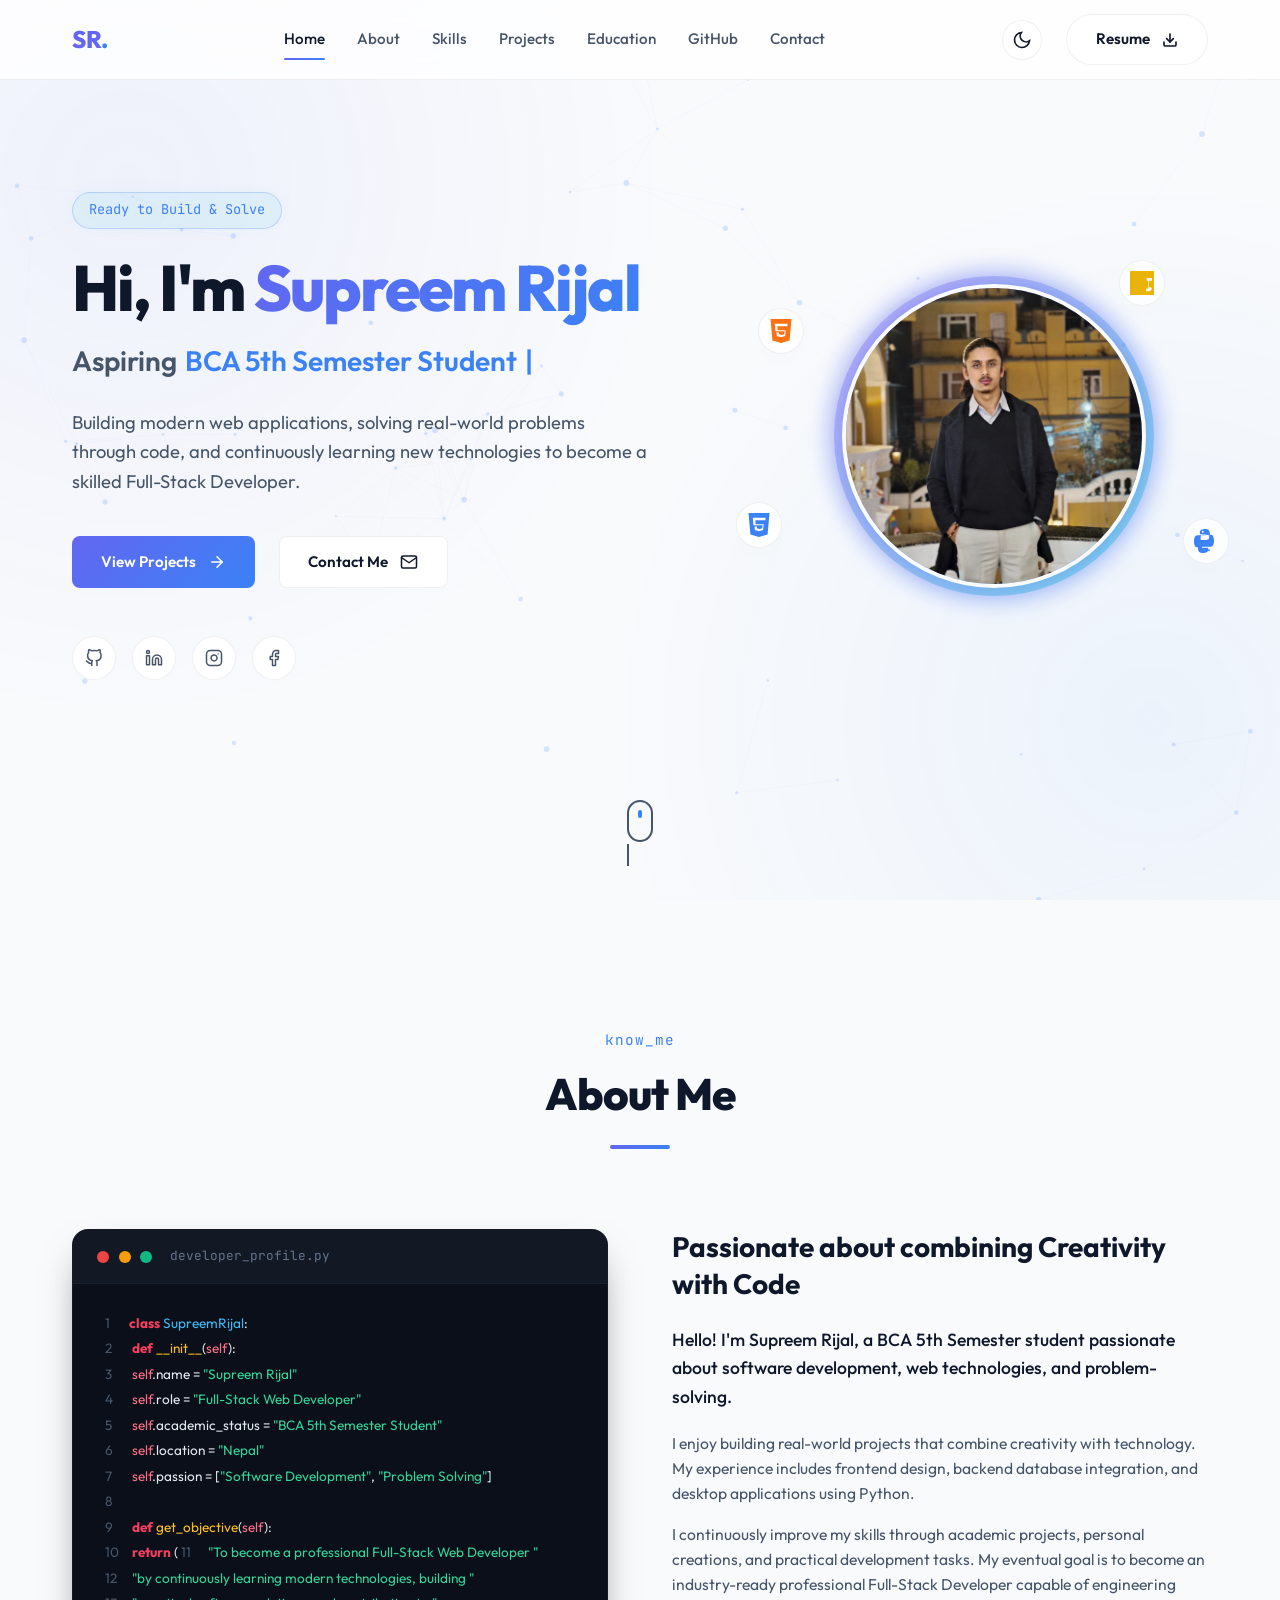
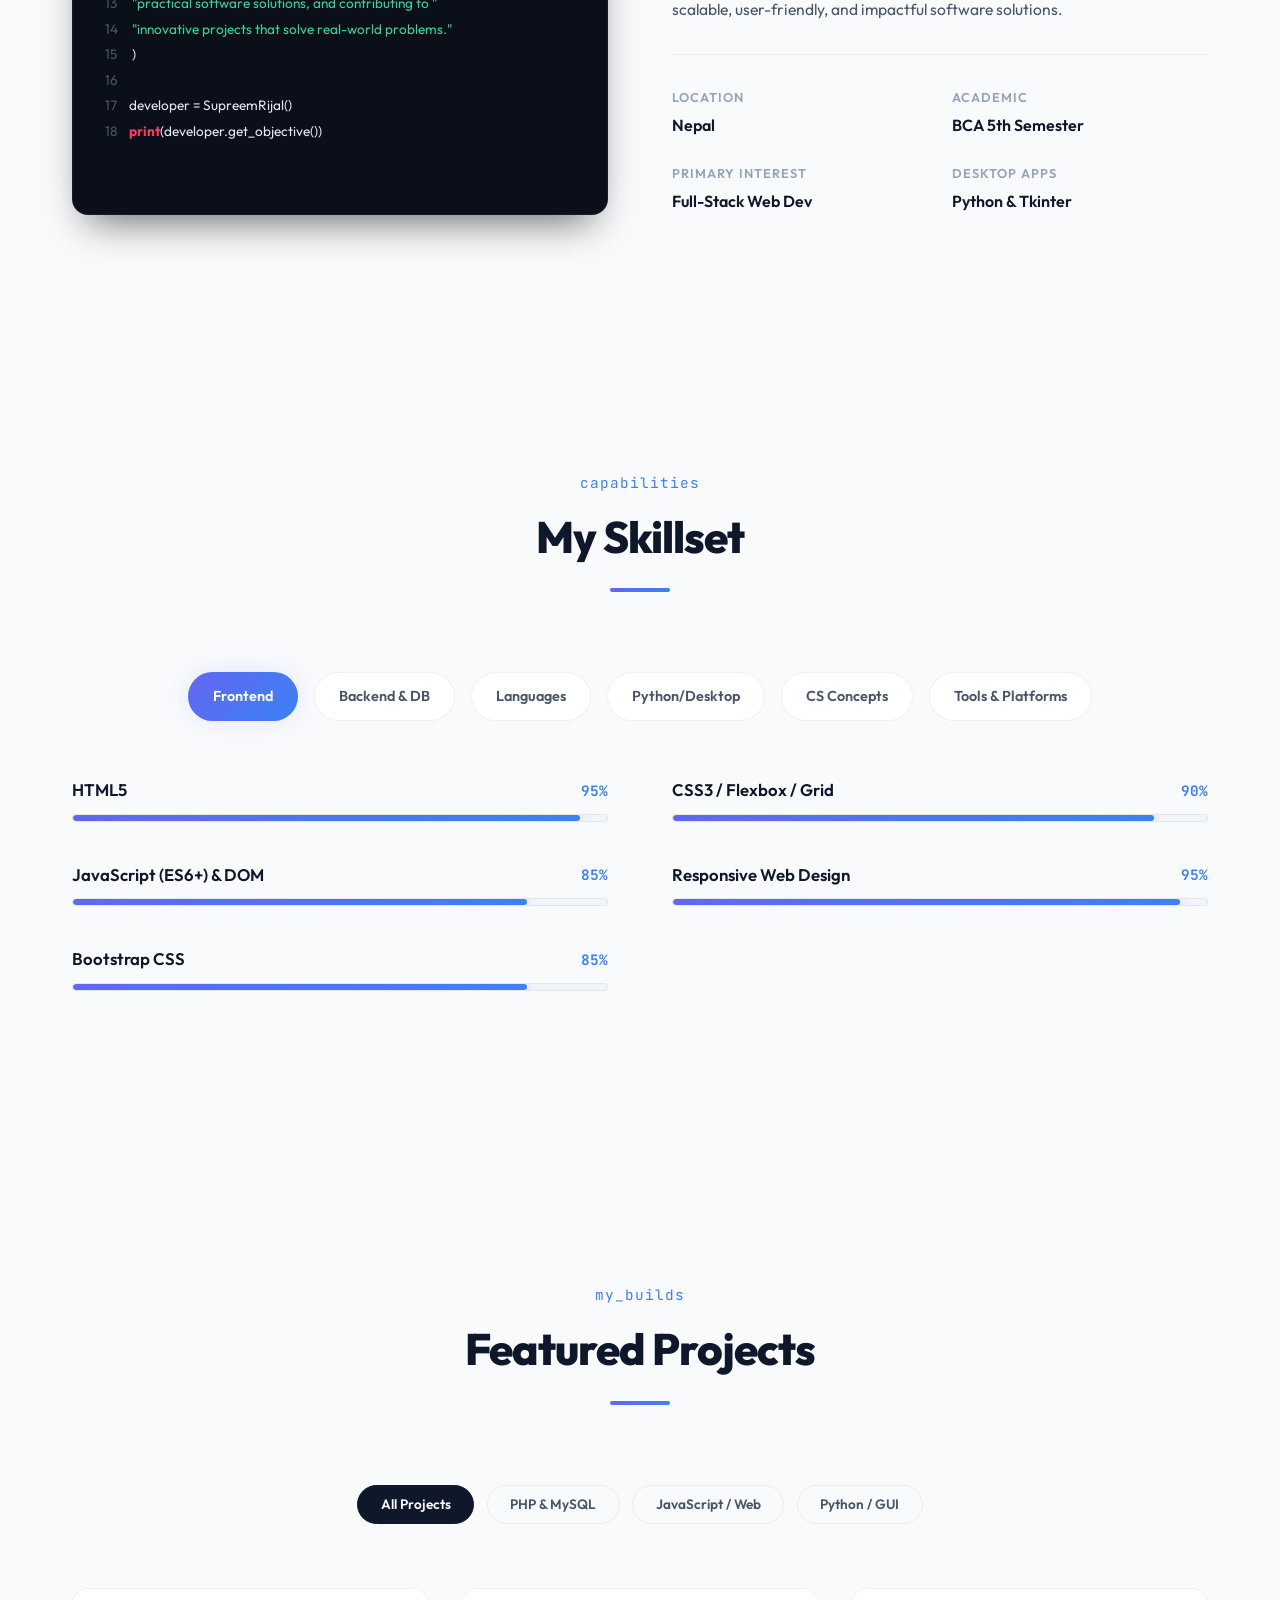
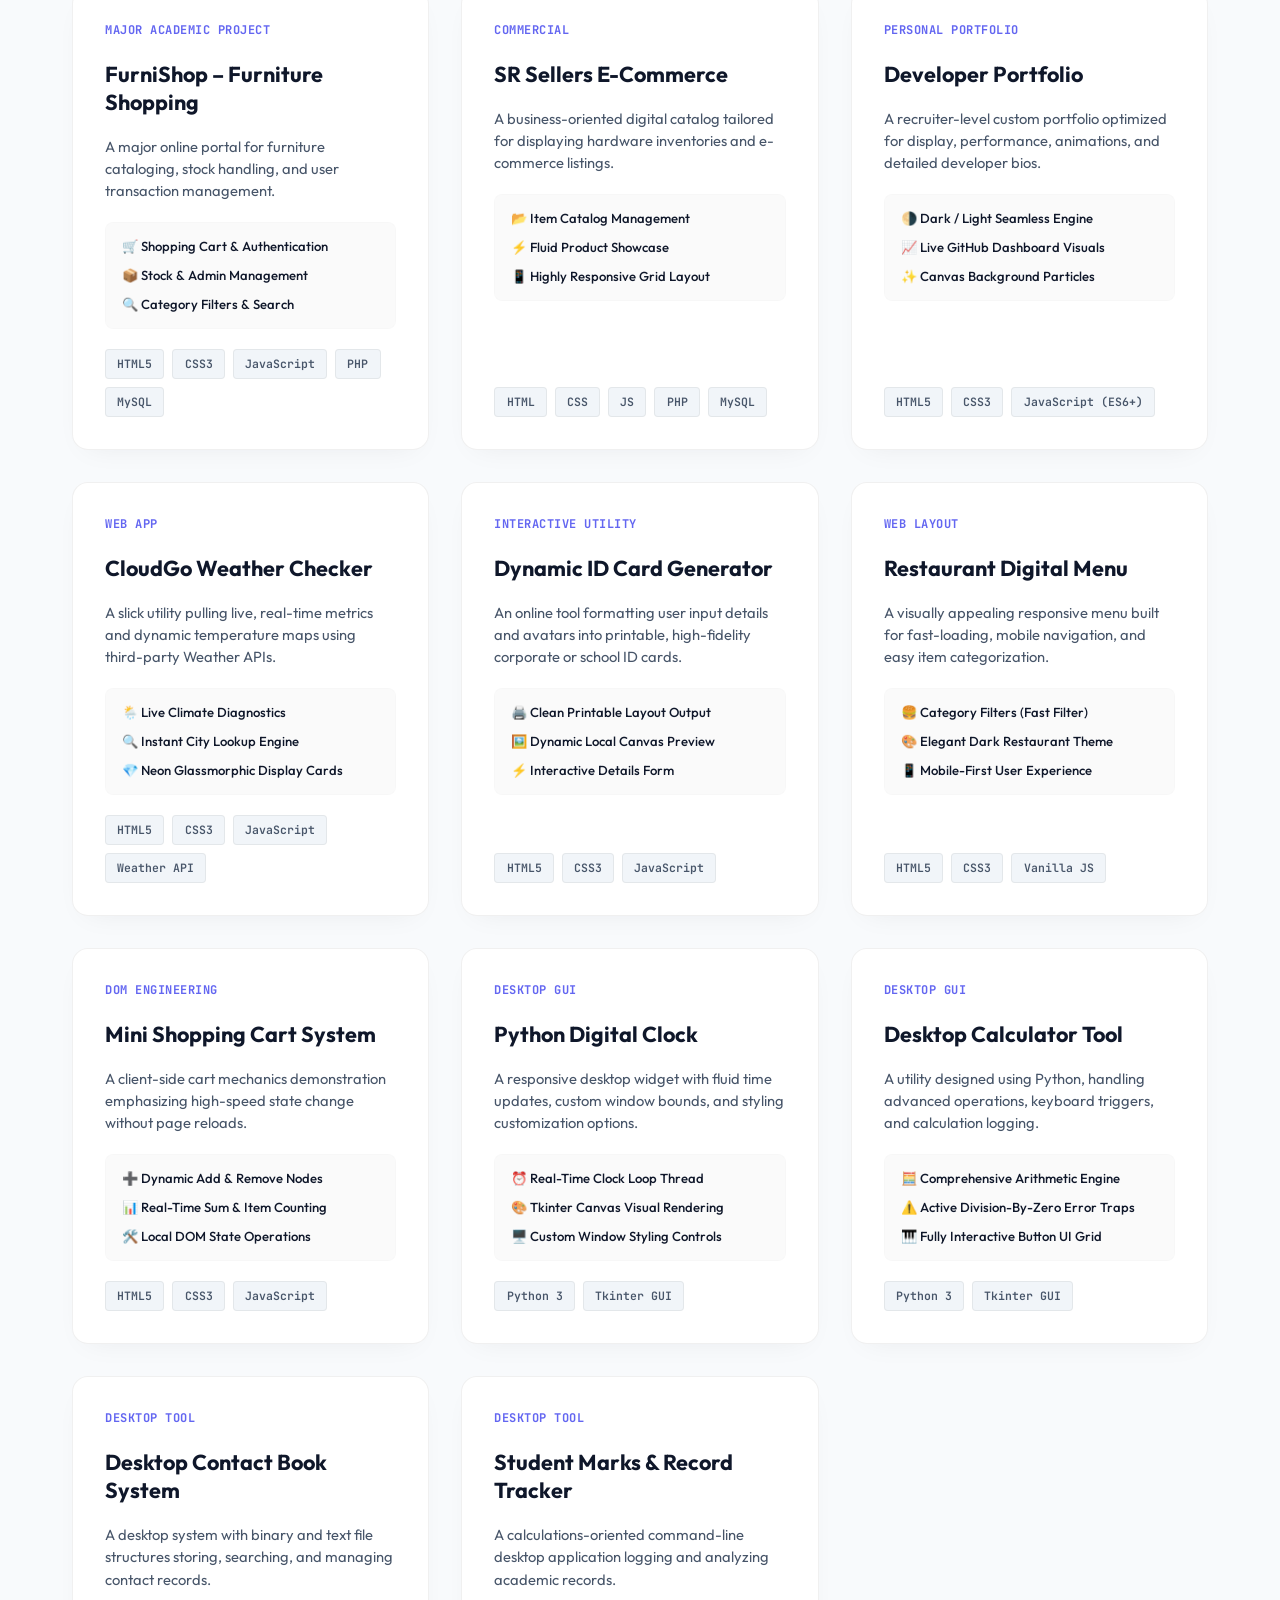
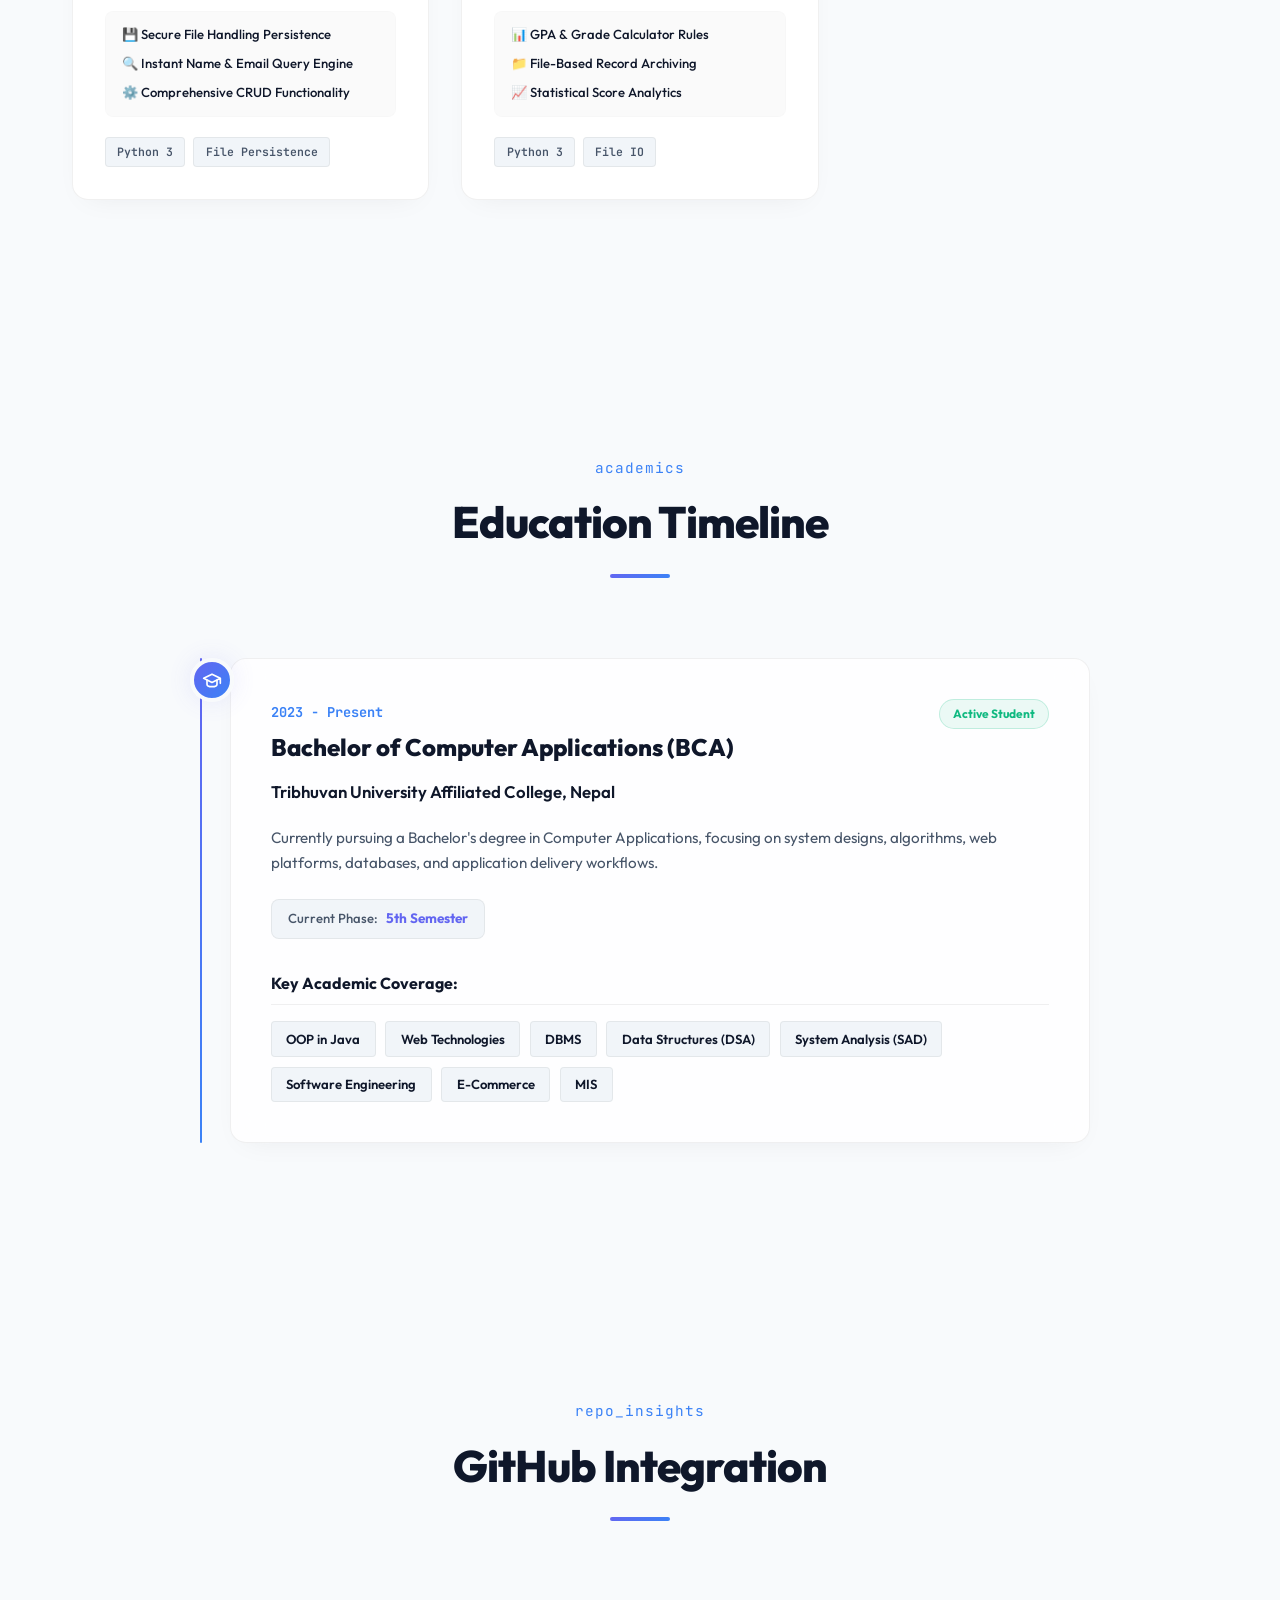
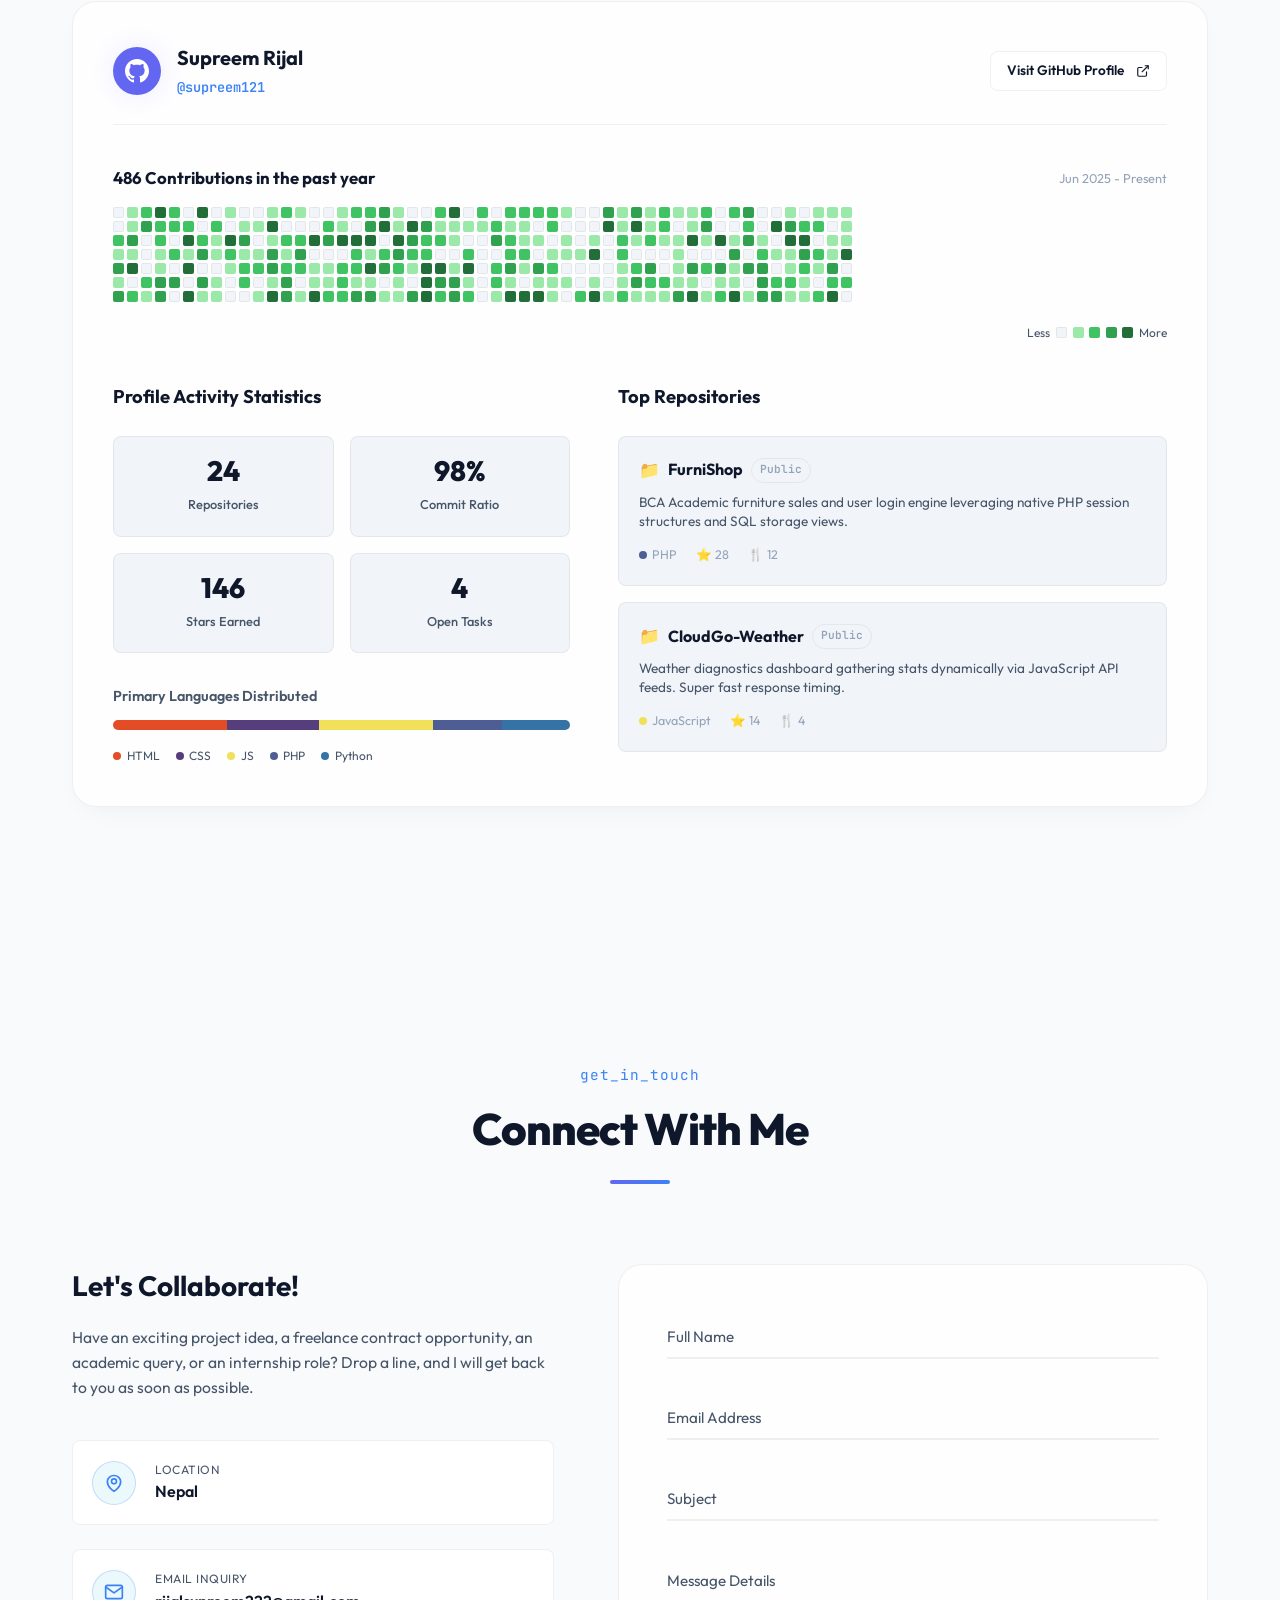
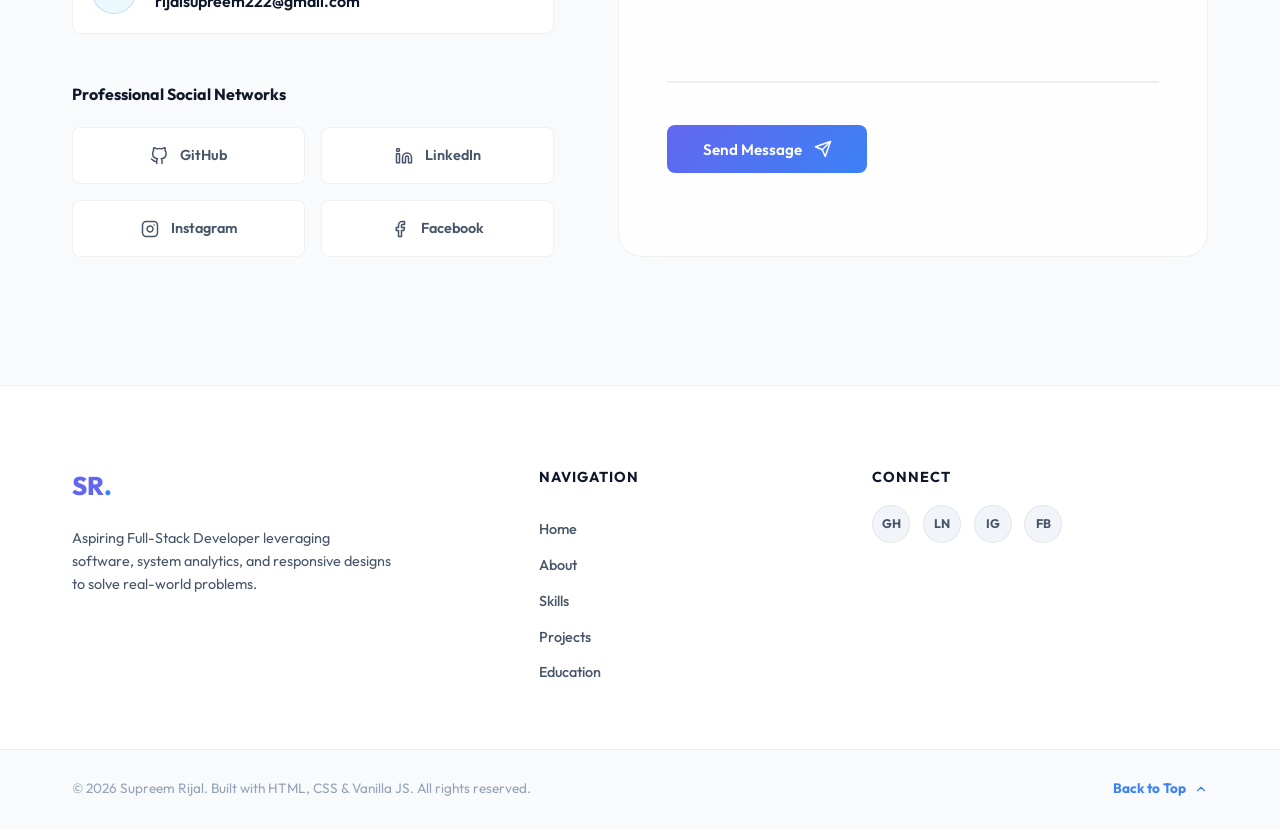
==== index.html @ 7717ba38 "Add files via upload" ====
<!DOCTYPE html>
<html lang="en" data-theme="dark">
<head>
    <meta charset="UTF-8">
    <meta name="viewport" content="width=device-width, initial-scale=1.0">
    <title>Supreem Rijal | Full-Stack Web Developer & BCA Student</title>
    
    <!-- SEO Meta Tags -->
    <meta name="description" content="Portfolio of Supreem Rijal, a passionate BCA 5th Semester student and aspiring Full-Stack Web Developer from Nepal. Experienced in HTML, CSS, JavaScript, PHP, MySQL, and Python.">
    <meta name="keywords" content="Supreem Rijal, Portfolio, Web Developer, Full-Stack Developer, BCA Student, Nepal, Python Tkinter, PHP MySQL Developer">
    <meta name="author" content="Supreem Rijal">
    
    <!-- Open Graph / Facebook -->
    <meta property="og:type" content="website">
    <meta property="og:title" content="Supreem Rijal | Full-Stack Web Developer & BCA Student">
    <meta property="og:description" content="Portfolio of Supreem Rijal. Explore his web development projects, desktop tools, and academic achievements.">
    <meta property="og:image" content="profile.jpg"> <!-- Fallback placeholder -->

    <!-- Google Fonts -->
    <link rel="preconnect" href="https://fonts.googleapis.com">
    <link rel="preconnect" href="https://fonts.gstatic.com" crossorigin>
    <link href="https://fonts.googleapis.com/css2?family=JetBrains+Mono:wght@400;500;700&family=Outfit:wght@300;400;500;600;700;800&display=swap" rel="stylesheet">
    
    <!-- Stylesheet -->
    <link rel="stylesheet" href="styles.css">
</head>
<body>
    <!-- Interactive Particle Background Canvas -->
    <canvas id="particleCanvas"></canvas>

    <!-- Header Navigation -->
    <header class="navbar" id="navbar">
        <div class="nav-container">
            <a href="#home" class="logo">
                <span class="logo-bracket">SR</span><span class="logo-dot">.
            </a>
            
            <nav class="nav-menu" id="navMenu">
                <a href="#home" class="nav-link active">Home</a>
                <a href="#about" class="nav-link">About</a>
                <a href="#skills" class="nav-link">Skills</a>
                <a href="#projects" class="nav-link">Projects</a>
                <a href="#education" class="nav-link">Education</a>
                <a href="#github" class="nav-link">GitHub</a>
                <a href="#contact" class="nav-link">Contact</a>
            </nav>

            <div class="nav-actions">
                <!-- Theme Toggle Button -->
                <button id="themeToggle" class="theme-btn" aria-label="Toggle visual theme">
                    <svg class="sun-icon" xmlns="http://www.w3.org/2000/svg" viewBox="0 0 24 24" fill="none" stroke="currentColor" stroke-width="2"><circle cx="12" cy="12" r="5"></circle><line x1="12" y1="1" x2="12" y2="3"></line><line x1="12" y1="21" x2="12" y2="23"></line><line x1="4.22" y1="4.22" x2="5.64" y2="5.64"></line><line x1="18.36" y1="18.36" x2="19.78" y2="19.78"></line><line x1="1" y1="12" x2="3" y2="12"></line><line x1="21" y1="12" x2="23" y2="12"></line><line x1="4.22" y1="19.78" x2="5.64" y2="18.36"></line><line x1="18.36" y1="5.64" x2="19.78" y2="4.22"></line></svg>
                    <svg class="moon-icon" xmlns="http://www.w3.org/2000/svg" viewBox="0 0 24 24" fill="none" stroke="currentColor" stroke-width="2"><path d="M21 12.79A9 9 0 1 1 11.21 3 7 7 0 0 0 21 12.79z"></path></svg>
                </button>
                
                <!-- Resume Download Button -->
                <a href="#" class="btn btn-secondary resume-btn" id="downloadResume">
                    <span>Resume</span>
                    <svg xmlns="http://www.w3.org/2000/svg" width="16" height="16" viewBox="0 0 24 24" fill="none" stroke="currentColor" stroke-width="2.5" stroke-linecap="round" stroke-linejoin="round"><path d="M21 15v4a2 2 0 0 1-2 2H5a2 2 0 0 1-2-2v-4"></path><polyline points="7 10 12 15 17 10"></polyline><line x1="12" y1="15" x2="12" y2="3"></line></svg>
                </a>

                <!-- Mobile Menu Hamburger -->
                <button class="hamburger" id="hamburger" aria-label="Open navigation menu">
                    <span class="bar"></span>
                    <span class="bar"></span>
                    <span class="bar"></span>
                </button>
            </div>
        </div>
    </header>

    <main>
        <!-- Hero Section -->
        <section id="home" class="hero-section">
            <div class="container hero-container">
                <div class="hero-content">
                    <div class="badge-glow animate-fade-in">Ready to Build & Solve</div>
                    <h1 class="hero-title animate-slide-up">
                        Hi, I'm <span class="highlight">Supreem Rijal</span>
                    </h1>
                    
                    <div class="typewriter-container">
                        <span class="prefix">Aspiring</span>
                        <span class="typewriter-text" id="typewriter"></span>
                        <span class="cursor">|</span>
                    </div>

                    <p class="hero-tagline animate-fade-in">
                        Building modern web applications, solving real-world problems through code, and continuously learning new technologies to become a skilled Full-Stack Developer.
                    </p>

                    <div class="hero-buttons animate-slide-up">
                        <a href="#projects" class="btn btn-primary">
                            <span>View Projects</span>
                            <svg xmlns="http://www.w3.org/2000/svg" width="18" height="18" viewBox="0 0 24 24" fill="none" stroke="currentColor" stroke-width="2" stroke-linecap="round" stroke-linejoin="round"><line x1="5" y1="12" x2="19" y2="12"></line><polyline points="12 5 19 12 12 19"></polyline></svg>
                        </a>
                        <a href="#contact" class="btn btn-secondary">
                            <span>Contact Me</span>
                            <svg xmlns="http://www.w3.org/2000/svg" width="18" height="18" viewBox="0 0 24 24" fill="none" stroke="currentColor" stroke-width="2" stroke-linecap="round" stroke-linejoin="round"><path d="M4 4h16c1.1 0 2 .9 2 2v12c0 1.1-.9 2-2 2H4c-1.1 0-2-.9-2-2V6c0-1.1.9-2 2-2z"></path><polyline points="22,6 12,13 2,6"></polyline></svg>
                        </a>
                    </div>

                    <!-- Social Quick Links in Hero -->
                    <div class="hero-socials animate-fade-in">
                        <a href="https://github.com/supreem121" target="_blank" rel="noopener noreferrer" class="social-icon-btn" aria-label="GitHub">
                            <svg xmlns="http://www.w3.org/2000/svg" viewBox="0 0 24 24" fill="none" stroke="currentColor" stroke-width="2" stroke-linecap="round" stroke-linejoin="round"><path d="M9 19c-5 1.5-5-2.5-7-3m14 6v-3.87a3.37 3.37 0 0 0-.94-2.61c3.14-.35 6.44-1.54 6.44-7A5.44 5.44 0 0 0 20 4.77 5.07 5.07 0 0 0 19.91 1S18.73.65 16 2.48a13.38 13.38 0 0 0-7 0C6.27.65 5.09 1 5.09 1A5.07 5.07 0 0 0 5 4.77a5.44 5.44 0 0 0-1.5 3.78c0 5.42 3.3 6.61 6.44 7A3.37 3.37 0 0 0 9 18.13V22"></path></svg>
                        </a>
                        <a href="https://www.linkedin.com/in/supreem-rijal-742281314" target="_blank" rel="noopener noreferrer" class="social-icon-btn" aria-label="LinkedIn">
                            <svg xmlns="http://www.w3.org/2000/svg" viewBox="0 0 24 24" fill="none" stroke="currentColor" stroke-width="2" stroke-linecap="round" stroke-linejoin="round"><path d="M16 8a6 6 0 0 1 6 6v7h-4v-7a2 2 0 0 0-2-2 2 2 0 0 0-2 2v7h-4v-7a6 6 0 0 1 6-6z"></path><rect x="2" y="9" width="4" height="12"></rect><circle cx="4" cy="4" r="2"></circle></svg>
                        </a>
                        <a href="https://www.instagram.com/supreem_rijal0" target="_blank" rel="noopener noreferrer" class="social-icon-btn" aria-label="Instagram">
                            <svg xmlns="http://www.w3.org/2000/svg" viewBox="0 0 24 24" fill="none" stroke="currentColor" stroke-width="2" stroke-linecap="round" stroke-linejoin="round"><rect x="2" y="2" width="20" height="20" rx="5" ry="5"></rect><path d="M16 11.37A4 4 0 1 1 12.63 8 4 4 0 0 1 16 11.37z"></path><line x1="17.5" y1="6.5" x2="17.51" y2="6.5"></line></svg>
                        </a>
                        <a href="https://www.facebook.com/share/17mCLfoxjn/" target="_blank" rel="noopener noreferrer" class="social-icon-btn" aria-label="Facebook">
                            <svg xmlns="http://www.w3.org/2000/svg" viewBox="0 0 24 24" fill="none" stroke="currentColor" stroke-width="2" stroke-linecap="round" stroke-linejoin="round"><path d="M18 2h-3a5 5 0 0 0-5 5v3H7v4h3v8h4v-8h3l1-4h-4V7a1 1 0 0 1 1-1h3z"></path></svg>
                        </a>
                    </div>
                </div>

                <div class="hero-image-wrapper animate-fade-in">
                    <!-- Tech Floating Circles -->
                    <div class="tech-float tech-html" title="HTML5"><svg viewBox="0 0 24 24" fill="currentColor"><path d="M1.5 0h21l-1.91 21.563L11.977 24l-8.564-2.438L1.5 0zm7.031 9.75l-.232-2.582 10.051-.002.228-2.5-12.791.002.683 7.632h9.117l-.286 3.036-2.599.71-2.615-.712-.166-1.898H7.502l.317 3.662 4.171 1.15 4.157-1.15.539-5.946H8.531z"/></svg></div>
                    <div class="tech-float tech-css" title="CSS3"><svg viewBox="0 0 24 24" fill="currentColor"><path d="M1.5 0h21l-1.91 21.563L11.977 24l-8.564-2.438L1.5 0zm7.031 9.75l-.232-2.582 10.051-.002.228-2.5-12.791.002.683 7.632h9.117l-.286 3.036-2.599.71-2.615-.712-.166-1.898H7.502l.317 3.662 4.171 1.15 4.157-1.15.539-5.946H8.531z" style="fill:#3b82f6;"/></svg></div>
                    <div class="tech-float tech-js" title="JavaScript"><svg viewBox="0 0 24 24" fill="currentColor"><path d="M0 0h24v24H0V0zm22.034 18.5c-.007-1.442-.708-2.241-2.107-2.241-.343 0-.649.047-.9.141-.105-.19-.176-.44-.176-.713V9.82H22V7h-5.25v2.82h1.5v6.52c0 .888-.316 1.341-1.077 1.341-.225 0-.488-.047-.788-.141l-.326 2.502c.421.2.998.318 1.631.318 2.05-.002 4.344-.962 4.344-3.86zM8.384 15.65c-.09-.59-.571-.97-1.282-.97-.671 0-1.142.36-1.282.97h2.564zm-3.844.2c.11 1.39 1.192 2.3 2.763 2.3 1.161 0 1.952-.45 2.452-1.18l2.132 1.32C11 19.82 9.4 20.82 7.218 20.82 3.965 20.82 1.7 18.72 1.7 15.35c0-3.3 2.215-5.5 5.378-5.5 3.323 0 5.257 2.26 5.257 5.5v.5H4.54z"/></svg></div>
                    <div class="tech-float tech-python" title="Python"><svg viewBox="0 0 24 24" fill="currentColor"><path d="M11.916 0C5.556 0 5.86 2.756 5.86 2.756v2.544h6.147v.883H3.454S0 5.894 0 12.186c0 6.29 3.037 6.069 3.037 6.069h1.812v-2.545c0-2.756 2.368-2.617 2.368-2.617h6.126s2.546.069 2.546-2.544V4.469S16.035 0 11.916 0zm-3.14 1.758a.965.965 0 1 1 0 1.93.965.965 0 0 1 0-1.93zm6.31 4.54v2.544c0 2.756-2.368 2.618-2.368 2.618H6.592s-2.546-.07-2.546 2.544v6.082S3.965 24 8.084 24c6.36 0 6.056-2.756 6.056-2.756v-2.544H7.993v-.883h8.553S20 18.106 20 11.814c0-6.29-3.037-6.07-3.037-6.07H15.15v2.546c0 2.756-2.367 2.617-2.367 2.617H6.657v-2.546c0-2.756 2.368-2.617 2.368-2.617h3.14zM14.94 20.31a.965.965 0 1 1 0 1.93.965.965 0 0 1 0-1.93z"/></svg></div>
                    
                    <!-- Portrait Visual Shell -->
                    <div class="photo-glow-border">
                        <div class="portrait-container">

                            <img src="supreem.jpg" 
                                 alt="Supreem Rijal Profile Portrait" 
                                 id="profilePhoto"
                                 class="profile-img placeholder-glow">
                                 
                            
                        </div>
                    </div>
                </div>
            </div>

            <div class="scroll-indicator">
                <a href="#about" aria-label="Scroll down to About section">
                    <span class="mouse">
                        <span class="wheel"></span>
                    </span>
                    <span class="arrow"></span>
                </a>
            </div>
        </section>

        <!-- About Me Section (Terminal Theme) -->
        <section id="about" class="about-section scroll-reveal">
            <div class="container">
                <div class="section-header">
                    <span class="subtitle">know_me</span>
                    <h2 class="section-title">About Me</h2>
                    <div class="title-underline"></div>
                </div>

                <div class="about-grid">
                    <!-- Code Terminal View -->
                    <div class="terminal-card">
                        <div class="terminal-header">
                            <span class="terminal-dot red"></span>
                            <span class="terminal-dot yellow"></span>
                            <span class="terminal-dot green"></span>
                            <span class="terminal-title">developer_profile.py</span>
                        </div>
                        <div class="terminal-body font-mono">
                            <span class="line-num">1</span><span class="token keyword">class</span> <span class="token class-name">SupreemRijal</span>:<span class="line-break"></span>
                            <span class="line-num">2</span>    <span class="token keyword">def</span> <span class="token function">__init__</span>(<span class="token self">self</span>):<span class="line-break"></span>
                            <span class="line-num">3</span>        <span class="token self">self</span>.name = <span class="token string">"Supreem Rijal"</span><span class="line-break"></span>
                            <span class="line-num">4</span>        <span class="token self">self</span>.role = <span class="token string">"Full-Stack Web Developer"</span><span class="line-break"></span>
                            <span class="line-num">5</span>        <span class="token self">self</span>.academic_status = <span class="token string">"BCA 5th Semester Student"</span><span class="line-break"></span>
                            <span class="line-num">6</span>        <span class="token self">self</span>.location = <span class="token string">"Nepal"</span><span class="line-break"></span>
                            <span class="line-num">7</span>        <span class="token self">self</span>.passion = [<span class="token string">"Software Development"</span>, <span class="token string">"Problem Solving"</span>]<span class="line-break"></span>
                            <span class="line-num">8</span><span class="line-break"></span>
                            <span class="line-num">9</span>    <span class="token keyword">def</span> <span class="token function">get_objective</span>(<span class="token self">self</span>):<span class="line-break"></span>
                            <span class="line-num">10</span>        <span class="token keyword">return</span> ( 
                            <span class="line-num">11</span>            <span class="token string">"To become a professional Full-Stack Web Developer "</span><span class="line-break"></span>
                            <span class="line-num">12</span>            <span class="token string">"by continuously learning modern technologies, building "</span><span class="line-break"></span>
                            <span class="line-num">13</span>            <span class="token string">"practical software solutions, and contributing to "</span><span class="line-break"></span>
                            <span class="line-num">14</span>            <span class="token string">"innovative projects that solve real-world problems."</span><span class="line-break"></span>
                            <span class="line-num">15</span>        )<span class="line-break"></span>
                            <span class="line-num">16</span><span class="line-break"></span>
                            <span class="line-num">17</span>developer = SupreemRijal()<span class="line-break"></span>
                            <span class="line-num">18</span><span class="token keyword">print</span>(developer.get_objective())
                        </div>
                    </div>

                    <!-- Professional Summary -->
                    <div class="about-info">
                        <h3>Passionate about combining Creativity with Code</h3>
                        <p class="summary-lead">
                            Hello! I'm Supreem Rijal, a BCA 5th Semester student passionate about software development, web technologies, and problem-solving.
                        </p>
                        <p class="summary-text">
                            I enjoy building real-world projects that combine creativity with technology. My experience includes frontend design, backend database integration, and desktop applications using Python.
                        </p>
                        <p class="summary-text">
                            I continuously improve my skills through academic projects, personal creations, and practical development tasks. My eventual goal is to become an industry-ready professional Full-Stack Developer capable of engineering scalable, user-friendly, and impactful software solutions.
                        </p>
                        
                        <div class="bio-details">
                            <div class="bio-item">
                                <span class="bio-label">Location</span>
                                <span class="bio-val">Nepal</span>
                            </div>
                            <div class="bio-item">
                                <span class="bio-label">Academic</span>
                                <span class="bio-val">BCA 5th Semester</span>
                            </div>
                            <div class="bio-item">
                                <span class="bio-label">Primary Interest</span>
                                <span class="bio-val">Full-Stack Web Dev</span>
                            </div>
                            <div class="bio-item">
                                <span class="bio-label">Desktop Apps</span>
                                <span class="bio-val">Python & Tkinter</span>
                            </div>
                        </div>
                    </div>
                </div>
            </div>
        </section>

        <!-- Skills Section -->
        <section id="skills" class="skills-section scroll-reveal">
            <div class="container">
                <div class="section-header">
                    <span class="subtitle">capabilities</span>
                    <h2 class="section-title">My Skillset</h2>
                    <div class="title-underline"></div>
                </div>

                <!-- Skill Category Navigation Tabs -->
                <div class="skills-tabs-container">
                    <div class="skills-tab active" data-target="frontend">Frontend</div>
                    <div class="skills-tab" data-target="backend">Backend & DB</div>
                    <div class="skills-tab" data-target="programming">Languages</div>
                    <div class="skills-tab" data-target="python">Python/Desktop</div>
                    <div class="skills-tab" data-target="cs">CS Concepts</div>
                    <div class="skills-tab" data-target="tools">Tools & Platforms</div>
                </div>

                <!-- Skills Display Content panels -->
                <div class="skills-panels">
                    <!-- Frontend Panel -->
                    <div class="skills-panel active" id="frontend">
                        <div class="skills-grid">
                            <div class="skill-card">
                                <div class="skill-header">
                                    <span class="skill-name">HTML5</span>
                                    <span class="skill-percentage">95%</span>
                                </div>
                                <div class="skill-bar"><div class="skill-progress" style="width: 0%" data-progress="95%"></div></div>
                            </div>
                            <div class="skill-card">
                                <div class="skill-header">
                                    <span class="skill-name">CSS3 / Flexbox / Grid</span>
                                    <span class="skill-percentage">90%</span>
                                </div>
                                <div class="skill-bar"><div class="skill-progress" style="width: 0%" data-progress="90%"></div></div>
                            </div>
                            <div class="skill-card">
                                <div class="skill-header">
                                    <span class="skill-name">JavaScript (ES6+) & DOM</span>
                                    <span class="skill-percentage">85%</span>
                                </div>
                                <div class="skill-bar"><div class="skill-progress" style="width: 0%" data-progress="85%"></div></div>
                            </div>
                            <div class="skill-card">
                                <div class="skill-header">
                                    <span class="skill-name">Responsive Web Design</span>
                                    <span class="skill-percentage">95%</span>
                                </div>
                                <div class="skill-bar"><div class="skill-progress" style="width: 0%" data-progress="95%"></div></div>
                            </div>
                            <div class="skill-card">
                                <div class="skill-header">
                                    <span class="skill-name">Bootstrap CSS</span>
                                    <span class="skill-percentage">85%</span>
                                </div>
                                <div class="skill-bar"><div class="skill-progress" style="width: 0%" data-progress="85%"></div></div>
                            </div>
                        </div>
                    </div>

                    <!-- Backend Panel -->
                    <div class="skills-panel" id="backend">
                        <div class="skills-grid">
                            <div class="skill-card">
                                <div class="skill-header">
                                    <span class="skill-name">PHP</span>
                                    <span class="skill-percentage">80%</span>
                                </div>
                                <div class="skill-bar"><div class="skill-progress" style="width: 0%" data-progress="80%"></div></div>
                            </div>
                            <div class="skill-card">
                                <div class="skill-header">
                                    <span class="skill-name">MySQL Database</span>
                                    <span class="skill-percentage">85%</span>
                                </div>
                                <div class="skill-bar"><div class="skill-progress" style="width: 0%" data-progress="85%"></div></div>
                            </div>
                            <div class="skill-card">
                                <div class="skill-header">
                                    <span class="skill-name">CRUD Operations</span>
                                    <span class="skill-percentage">90%</span>
                                </div>
                                <div class="skill-bar"><div class="skill-progress" style="width: 0%" data-progress="90%"></div></div>
                            </div>
                            <div class="skill-card">
                                <div class="skill-header">
                                    <span class="skill-name">Session Management</span>
                                    <span class="skill-percentage">80%</span>
                                </div>
                                <div class="skill-bar"><div class="skill-progress" style="width: 0%" data-progress="80%"></div></div>
                            </div>
                            <div class="skill-card">
                                <div class="skill-header">
                                    <span class="skill-name">Database Integration & Design</span>
                                    <span class="skill-percentage">85%</span>
                                </div>
                                <div class="skill-bar"><div class="skill-progress" style="width: 0%" data-progress="85%"></div></div>
                            </div>
                        </div>
                    </div>

                    <!-- Programming Languages Panel -->
                    <div class="skills-panel" id="programming">
                        <div class="skills-grid">
                            <div class="skill-card">
                                <div class="skill-header">
                                    <span class="skill-name">Java Programming</span>
                                    <span class="skill-percentage">75%</span>
                                </div>
                                <div class="skill-bar"><div class="skill-progress" style="width: 0%" data-progress="75%"></div></div>
                            </div>
                            <div class="skill-card">
                                <div class="skill-header">
                                    <span class="skill-name">Python Programming</span>
                                    <span class="skill-percentage">80%</span>
                                </div>
                                <div class="skill-bar"><div class="skill-progress" style="width: 0%" data-progress="80%"></div></div>
                            </div>
                            <div class="skill-card">
                                <div class="skill-header">
                                    <span class="skill-name">C Programming</span>
                                    <span class="skill-percentage">70%</span>
                                </div>
                                <div class="skill-bar"><div class="skill-progress" style="width: 0%" data-progress="70%"></div></div>
                            </div>
                            <div class="skill-card">
                                <div class="skill-header">
                                    <span class="skill-name">PHP / JavaScript</span>
                                    <span class="skill-percentage">85%</span>
                                </div>
                                <div class="skill-bar"><div class="skill-progress" style="width: 0%" data-progress="85%"></div></div>
                            </div>
                        </div>
                    </div>

                    <!-- Python/Desktop Panel -->
                    <div class="skills-panel" id="python">
                        <div class="skills-grid">
                            <div class="skill-card">
                                <div class="skill-header">
                                    <span class="skill-name">Tkinter GUI Development</span>
                                    <span class="skill-percentage">85%</span>
                                </div>
                                <div class="skill-bar"><div class="skill-progress" style="width: 0%" data-progress="85%"></div></div>
                            </div>
                            <div class="skill-card">
                                <div class="skill-header">
                                    <span class="skill-name">File Handling & Data Persistence</span>
                                    <span class="skill-percentage">80%</span>
                                </div>
                                <div class="skill-bar"><div class="skill-progress" style="width: 0%" data-progress="80%"></div></div>
                            </div>
                            <div class="skill-card">
                                <div class="skill-header">
                                    <span class="skill-name">Desktop Tools Engineering</span>
                                    <span class="skill-percentage">75%</span>
                                </div>
                                <div class="skill-bar"><div class="skill-progress" style="width: 0%" data-progress="75%"></div></div>
                            </div>
                        </div>
                    </div>

                    <!-- CS Concepts Panel -->
                    <div class="skills-panel" id="cs">
                        <div class="skills-grid">
                            <div class="skill-card">
                                <div class="skill-header">
                                    <span class="skill-name">Object Oriented Programming (OOP)</span>
                                    <span class="skill-percentage">80%</span>
                                </div>
                                <div class="skill-bar"><div class="skill-progress" style="width: 0%" data-progress="80%"></div></div>
                            </div>
                            <div class="skill-card">
                                <div class="skill-header">
                                    <span class="skill-name">Data Structures (DSA)</span>
                                    <span class="skill-percentage">70%</span>
                                </div>
                                <div class="skill-bar"><div class="skill-progress" style="width: 0%" data-progress="70%"></div></div>
                            </div>
                            <div class="skill-card">
                                <div class="skill-header">
                                    <span class="skill-name">Database Management Systems (DBMS)</span>
                                    <span class="skill-percentage">85%</span>
                                </div>
                                <div class="skill-bar"><div class="skill-progress" style="width: 0%" data-progress="85%"></div></div>
                            </div>
                            <div class="skill-card">
                                <div class="skill-header">
                                    <span class="skill-name">System Analysis & Design (SAD)</span>
                                    <span class="skill-percentage">80%</span>
                                </div>
                                <div class="skill-bar"><div class="skill-progress" style="width: 0%" data-progress="80%"></div></div>
                            </div>
                            <div class="skill-card">
                                <div class="skill-header">
                                    <span class="skill-name">SDLC & Software Engineering</span>
                                    <span class="skill-percentage">85%</span>
                                </div>
                                <div class="skill-bar"><div class="skill-progress" style="width: 0%" data-progress="85%"></div></div>
                            </div>
                        </div>
                    </div>

                    <!-- Tools Panel -->
                    <div class="skills-panel" id="tools">
                        <div class="skills-badges">
                            <div class="skill-badge"><span class="badge-dot"></span>Git</div>
                            <div class="skill-badge"><span class="badge-dot"></span>GitHub</div>
                            <div class="skill-badge"><span class="badge-dot"></span>VS Code</div>
                            <div class="skill-badge"><span class="badge-dot"></span>XAMPP Stack</div>
                            <div class="skill-badge"><span class="badge-dot"></span>GitHub Pages</div>
                            <div class="skill-badge"><span class="badge-dot"></span>Cloudflare DNS</div>
                            <div class="skill-badge"><span class="badge-dot"></span>SQL Command Line</div>
                            <div class="skill-badge"><span class="badge-dot"></span>Local Windows Environment</div>
                        </div>
                    </div>
                </div>
            </div>
        </section>

        <!-- Featured Projects Section -->
        <section id="projects" class="projects-section scroll-reveal">
            <div class="container">
                <div class="section-header">
                    <span class="subtitle">my_builds</span>
                    <h2 class="section-title">Featured Projects</h2>
                    <div class="title-underline"></div>
                </div>

                <!-- Projects Category Filters -->
                <div class="project-filters">
                    <button class="filter-btn active" data-filter="all">All Projects</button>
                    <button class="filter-btn" data-filter="fullstack">PHP & MySQL</button>
                    <button class="filter-btn" data-filter="frontend">JavaScript / Web</button>
                    <button class="filter-btn" data-filter="desktop">Python / GUI</button>
                </div>

                <!-- Projects Grid -->
                <div class="projects-grid" id="projectsGrid">
                    <!-- Project 1: FurniShop -->
                    <article class="project-card" data-category="fullstack">
                        <div class="project-meta">
                            <span class="project-tag">Major Academic Project</span>
                        </div>
                        <h3 class="project-title">FurniShop – Furniture Shopping</h3>
                        <p class="project-desc">A major online portal for furniture cataloging, stock handling, and user transaction management.</p>
                        <div class="project-features">
                            <span>🛒 Shopping Cart & Authentication</span>
                            <span>📦 Stock & Admin Management</span>
                            <span>🔍 Category Filters & Search</span>
                        </div>
                        <div class="project-tech">
                            <span>HTML5</span><span>CSS3</span><span>JavaScript</span><span>PHP</span><span>MySQL</span>
                        </div>
                    </article>

                    <!-- Project 2: SR Sellers -->
                    <article class="project-card" data-category="fullstack">
                        <div class="project-meta">
                            <span class="project-tag">Commercial</span>
                        </div>
                        <h3 class="project-title">SR Sellers E-Commerce</h3>
                        <p class="project-desc">A business-oriented digital catalog tailored for displaying hardware inventories and e-commerce listings.</p>
                        <div class="project-features">
                            <span>📂 Item Catalog Management</span>
                            <span>⚡ Fluid Product Showcase</span>
                            <span>📱 Highly Responsive Grid Layout</span>
                        </div>
                        <div class="project-tech">
                            <span>HTML</span><span>CSS</span><span>JS</span><span>PHP</span><span>MySQL</span>
                        </div>
                    </article>

                    <!-- Project 3: Portfolio Website -->
                    <article class="project-card" data-category="frontend">
                        <div class="project-meta">
                            <span class="project-tag">Personal Portfolio</span>
                        </div>
                        <h3 class="project-title">Developer Portfolio</h3>
                        <p class="project-desc">A recruiter-level custom portfolio optimized for display, performance, animations, and detailed developer bios.</p>
                        <div class="project-features">
                            <span>🌗 Dark / Light Seamless Engine</span>
                            <span>📈 Live GitHub Dashboard Visuals</span>
                            <span>✨ Canvas Background Particles</span>
                        </div>
                        <div class="project-tech">
                            <span>HTML5</span><span>CSS3</span><span>JavaScript (ES6+)</span>
                        </div>
                    </article>

                    <!-- Project 4: CloudGo Weather Checker -->
                    <article class="project-card" data-category="frontend">
                        <div class="project-meta">
                            <span class="project-tag">Web App</span>
                        </div>
                        <h3 class="project-title">CloudGo Weather Checker</h3>
                        <p class="project-desc">A slick utility pulling live, real-time metrics and dynamic temperature maps using third-party Weather APIs.</p>
                        <div class="project-features">
                            <span>🌦️ Live Climate Diagnostics</span>
                            <span>🔍 Instant City Lookup Engine</span>
                            <span>💎 Neon Glassmorphic Display Cards</span>
                        </div>
                        <div class="project-tech">
                            <span>HTML5</span><span>CSS3</span><span>JavaScript</span><span>Weather API</span>
                        </div>
                    </article>

                    <!-- Project 5: ID Card Generator -->
                    <article class="project-card" data-category="frontend">
                        <div class="project-meta">
                            <span class="project-tag">Interactive Utility</span>
                        </div>
                        <h3 class="project-title">Dynamic ID Card Generator</h3>
                        <p class="project-desc">An online tool formatting user input details and avatars into printable, high-fidelity corporate or school ID cards.</p>
                        <div class="project-features">
                            <span>🖨️ Clean Printable Layout Output</span>
                            <span>🖼️ Dynamic Local Canvas Preview</span>
                            <span>⚡ Interactive Details Form</span>
                        </div>
                        <div class="project-tech">
                            <span>HTML5</span><span>CSS3</span><span>JavaScript</span>
                        </div>
                    </article>

                    <!-- Project 6: Restaurant Menu Website -->
                    <article class="project-card" data-category="frontend">
                        <div class="project-meta">
                            <span class="project-tag">Web Layout</span>
                        </div>
                        <h3 class="project-title">Restaurant Digital Menu</h3>
                        <p class="project-desc">A visually appealing responsive menu built for fast-loading, mobile navigation, and easy item categorization.</p>
                        <div class="project-features">
                            <span>🍔 Category Filters (Fast Filter)</span>
                            <span>🎨 Elegant Dark Restaurant Theme</span>
                            <span>📱 Mobile-First User Experience</span>
                        </div>
                        <div class="project-tech">
                            <span>HTML5</span><span>CSS3</span><span>Vanilla JS</span>
                        </div>
                    </article>

                    <!-- Project 7: Mini Shopping Cart -->
                    <article class="project-card" data-category="frontend">
                        <div class="project-meta">
                            <span class="project-tag">DOM Engineering</span>
                        </div>
                        <h3 class="project-title">Mini Shopping Cart System</h3>
                        <p class="project-desc">A client-side cart mechanics demonstration emphasizing high-speed state change without page reloads.</p>
                        <div class="project-features">
                            <span>➕ Dynamic Add & Remove Nodes</span>
                            <span>📊 Real-Time Sum & Item Counting</span>
                            <span>🛠️ Local DOM State Operations</span>
                        </div>
                        <div class="project-tech">
                            <span>HTML5</span><span>CSS3</span><span>JavaScript</span>
                        </div>
                    </article>

                    <!-- Project 8: Digital Clock -->
                    <article class="project-card" data-category="desktop">
                        <div class="project-meta">
                            <span class="project-tag">Desktop GUI</span>
                        </div>
                        <h3 class="project-title">Python Digital Clock</h3>
                        <p class="project-desc">A responsive desktop widget with fluid time updates, custom window bounds, and styling customization options.</p>
                        <div class="project-features">
                            <span>⏰ Real-Time Clock Loop Thread</span>
                            <span>🎨 Tkinter Canvas Visual Rendering</span>
                            <span>🖥️ Custom Window Styling Controls</span>
                        </div>
                        <div class="project-tech">
                            <span>Python 3</span><span>Tkinter GUI</span>
                        </div>
                    </article>

                    <!-- Project 9: Calculator Application -->
                    <article class="project-card" data-category="desktop">
                        <div class="project-meta">
                            <span class="project-tag">Desktop GUI</span>
                        </div>
                        <h3 class="project-title">Desktop Calculator Tool</h3>
                        <p class="project-desc">A utility designed using Python, handling advanced operations, keyboard triggers, and calculation logging.</p>
                        <div class="project-features">
                            <span>🧮 Comprehensive Arithmetic Engine</span>
                            <span>⚠️ Active Division-By-Zero Error Traps</span>
                            <span>🎹 Fully Interactive Button UI Grid</span>
                        </div>
                        <div class="project-tech">
                            <span>Python 3</span><span>Tkinter GUI</span>
                        </div>
                    </article>

                    <!-- Project 10: Contact Log Management -->
                    <article class="project-card" data-category="desktop">
                        <div class="project-meta">
                            <span class="project-tag">Desktop Tool</span>
                        </div>
                        <h3 class="project-title">Desktop Contact Book System</h3>
                        <p class="project-desc">A desktop system with binary and text file structures storing, searching, and managing contact records.</p>
                        <div class="project-features">
                            <span>💾 Secure File Handling Persistence</span>
                            <span>🔍 Instant Name & Email Query Engine</span>
                            <span>⚙️ Comprehensive CRUD Functionality</span>
                        </div>
                        <div class="project-tech">
                            <span>Python 3</span><span>File Persistence</span>
                        </div>
                    </article>

                    <!-- Project 11: Student Marks Tracker -->
                    <article class="project-card" data-category="desktop">
                        <div class="project-meta">
                            <span class="project-tag">Desktop Tool</span>
                        </div>
                        <h3 class="project-title">Student Marks & Record Tracker</h3>
                        <p class="project-desc">A calculations-oriented command-line desktop application logging and analyzing academic records.</p>
                        <div class="project-features">
                            <span>📊 GPA & Grade Calculator Rules</span>
                            <span>📁 File-Based Record Archiving</span>
                            <span>📈 Statistical Score Analytics</span>
                        </div>
                        <div class="project-tech">
                            <span>Python 3</span><span>File IO</span>
                        </div>
                    </article>
                </div>
            </div>
        </section>

        <!-- Education Section -->
        <section id="education" class="education-section scroll-reveal">
            <div class="container">
                <div class="section-header">
                    <span class="subtitle">Academics</span>
                    <h2 class="section-title">Education Timeline</h2>
                    <div class="title-underline"></div>
                </div>

                <div class="timeline-container">
                    <!-- Timeline Item -->
                    <div class="timeline-item">
                        <div class="timeline-badge">
                            <svg xmlns="http://www.w3.org/2000/svg" width="20" height="20" viewBox="0 0 24 24" fill="none" stroke="currentColor" stroke-width="2" stroke-linecap="round" stroke-linejoin="round"><path d="M22 10v6M2 10l10-5 10 5-10 5z"></path><path d="M6 12v5c0 2 2 3 6 3s6-1 6-3v-5"></path></svg>
                        </div>
                        <div class="timeline-content glass-card">
                            <div class="timeline-header-block">
                                <div>
                                    <span class="timeline-date">2023 - Present</span>
                                    <h3 class="timeline-degree">Bachelor of Computer Applications (BCA)</h3>
                                </div>
                                <span class="timeline-status">Active Student</span>
                            </div>
                            <p class="timeline-school">Tribhuvan University Affiliated College, Nepal</p>
                            <p class="timeline-text">
                                Currently pursuing a Bachelor's degree in Computer Applications, focusing on system designs, algorithms, web platforms, databases, and application delivery workflows.
                            </p>
                            <div class="semester-tracker">
                                <span class="sem-label">Current Phase:</span>
                                <span class="sem-val">5th Semester</span>
                            </div>
                            
                            <h4 class="subjects-title">Key Academic Coverage:</h4>
                            <div class="timeline-subjects">
                                <span class="subject-chip" title="OOP practices using Java classes, packages, interfaces, and multithreading">OOP in Java</span>
                                <span class="subject-chip" title="Hypertext markup, cascade layouts, DOM structures, and dynamic web solutions">Web Technologies</span>
                                <span class="subject-chip" title="Relational designs, normalization rules, and high-performance SQL indexing">DBMS</span>
                                <span class="subject-chip" title="Stack operations, linear and non-linear memory maps, queueing, and trees">Data Structures (DSA)</span>
                                <span class="subject-chip" title="Comprehensive system flow design, entity relationships, and architectural reviews">System Analysis (SAD)</span>
                                <span class="subject-chip" title="Waterfall & agile processes, engineering principles, quality control plans">Software Engineering</span>
                                <span class="subject-chip" title="Transactional platforms, security configurations, digital logistics systems">E-Commerce</span>
                                <span class="subject-chip" title="Decision systems, metrics analysis, corporate information hierarchies">MIS</span>
                            </div>
                        </div>
                    </div>
                </div>
            </div>
        </section>

        <!-- GitHub Integration Section -->
        <section id="github" class="github-section scroll-reveal">
            <div class="container">
                <div class="section-header">
                    <span class="subtitle">repo_insights</span>
                    <h2 class="section-title">GitHub Integration</h2>
                    <div class="title-underline"></div>
                </div>

                <div class="github-dashboard glass-card">
                    <div class="github-user-bar">
                        <div class="user-info-side">
                            <div class="git-avatar">
                                <svg class="git-logo-svg" viewBox="0 0 24 24" fill="currentColor"><path d="M12 0c-6.626 0-12 5.373-12 12 0 5.302 3.438 9.8 8.207 11.387.599.111.793-.261.793-.577v-2.234c-3.338.726-4.033-1.416-4.033-1.416-.546-1.387-1.333-1.756-1.333-1.756-1.089-.745.083-.729.083-.729 1.205.084 1.839 1.237 1.839 1.237 1.07 1.834 2.807 1.304 3.492.997.107-.775.418-1.305.762-1.604-2.665-.305-5.467-1.334-5.467-5.931 0-1.311.469-2.381 1.236-3.221-.124-.303-.535-1.524.117-3.176 0 0 1.008-.322 3.301 1.23.957-.266 1.983-.399 3.003-.404 1.02.005 2.047.138 3.006.404 2.291-1.552 3.297-1.23 3.297-1.23.653 1.653.242 2.874.118 3.176.77.84 1.235 1.911 1.235 3.221 0 4.609-2.807 5.624-5.479 5.921.43.372.823 1.102.823 2.222v3.293c0 .319.192.694.801.576 4.765-1.589 8.199-6.086 8.199-11.386 0-6.627-5.373-12-12-12z"/></svg>
                            </div>
                            <div>
                                <h3 class="git-name">Supreem Rijal</h3>
                                <a href="https://github.com/supreem121" target="_blank" rel="noopener noreferrer" class="git-username">@supreem121</a>
                            </div>
                        </div>
                        <a href="https://github.com/supreem121" target="_blank" rel="noopener noreferrer" class="btn btn-secondary btn-small">
                            <span>Visit GitHub Profile</span>
                            <svg xmlns="http://www.w3.org/2000/svg" width="14" height="14" viewBox="0 0 24 24" fill="none" stroke="currentColor" stroke-width="2"><path d="M18 13v6a2 2 0 0 1-2 2H5a2 2 0 0 1-2-2V8a2 2 0 0 1 2-2h6"></path><polyline points="15 3 21 3 21 9"></polyline><line x1="10" y1="14" x2="21" y2="3"></line></svg>
                        </a>
                    </div>

                    <!-- Git Contribution Graph Simulation -->
                    <div class="git-contrib-section">
                        <div class="contrib-header">
                            <h4>486 Contributions in the past year</h4>
                            <span class="contrib-range">Jun 2025 - Present</span>
                        </div>
                        <div class="contrib-graph-wrapper">
                            <!-- Simulated Grid of commit contribution dots generated via script.js -->
                            <div class="contrib-grid" id="contribGrid"></div>
                        </div>
                        <div class="contrib-legend">
                            <span>Less</span>
                            <span class="legend-color level-0"></span>
                            <span class="legend-color level-1"></span>
                            <span class="legend-color level-2"></span>
                            <span class="legend-color level-3"></span>
                            <span class="legend-color level-4"></span>
                            <span>More</span>
                        </div>
                    </div>

                    <!-- Repository Showcase and Statistics -->
                    <div class="git-details-row">
                        <!-- Stats Card -->
                        <div class="git-stats-card">
                            <h4>Profile Activity Statistics</h4>
                            <div class="git-stats-grid">
                                <div class="git-stat-box">
                                    <span class="stat-num">24</span>
                                    <span class="stat-lbl">Repositories</span>
                                </div>
                                <div class="git-stat-box">
                                    <span class="stat-num">98%</span>
                                    <span class="stat-lbl">Commit Ratio</span>
                                </div>
                                <div class="git-stat-box">
                                    <span class="stat-num">146</span>
                                    <span class="stat-lbl">Stars Earned</span>
                                </div>
                                <div class="git-stat-box">
                                    <span class="stat-num">4</span>
                                    <span class="stat-lbl">Open Tasks</span>
                                </div>
                            </div>
                            <div class="lang-doughnut-sim">
                                <h5>Primary Languages Distributed</h5>
                                <div class="bar-lang-tracker">
                                    <div class="lang-segment segment-html" style="width: 25%" data-lang="HTML (25%)"></div>
                                    <div class="lang-segment segment-css" style="width: 20%" data-lang="CSS (20%)"></div>
                                    <div class="lang-segment segment-js" style="width: 25%" data-lang="JS (25%)"></div>
                                    <div class="lang-segment segment-php" style="width: 15%" data-lang="PHP (15%)"></div>
                                    <div class="lang-segment segment-py" style="width: 15%" data-lang="Python (15%)"></div>
                                </div>
                                <div class="bar-lang-labels">
                                    <span><span class="dot-col d-html"></span>HTML</span>
                                    <span><span class="dot-col d-css"></span>CSS</span>
                                    <span><span class="dot-col d-js"></span>JS</span>
                                    <span><span class="dot-col d-php"></span>PHP</span>
                                    <span><span class="dot-col d-py"></span>Python</span>
                                </div>
                            </div>
                        </div>

                        <!-- Top Repos -->
                        <div class="git-repos-card">
                            <h4>Top Repositories</h4>
                            <div class="git-repo-item">
                                <div class="repo-meta-top">
                                    <span class="repo-git-icon">&#x1F4C1;</span>
                                    <a href="https://github.com/supreem121/FurniShop" target="_blank" rel="noopener noreferrer" class="repo-item-link">FurniShop</a>
                                    <span class="repo-badge">Public</span>
                                </div>
                                <p class="repo-desc">BCA Academic furniture sales and user login engine leveraging native PHP session structures and SQL storage views.</p>
                                <div class="repo-footer">
                                    <span><span class="dot-col d-php"></span>PHP</span>
                                    <span>⭐ 28</span>
                                    <span>🍴 12</span>
                                </div>
                            </div>
                            <div class="git-repo-item">
                                <div class="repo-meta-top">
                                    <span class="repo-git-icon">&#x1F4C1;</span>
                                    <a href="https://github.com/supreem121/CloudGo-Weather" target="_blank" rel="noopener noreferrer" class="repo-item-link">CloudGo-Weather</a>
                                    <span class="repo-badge">Public</span>
                                </div>
                                <p class="repo-desc">Weather diagnostics dashboard gathering stats dynamically via JavaScript API feeds. Super fast response timing.</p>
                                <div class="repo-footer">
                                    <span><span class="dot-col d-js"></span>JavaScript</span>
                                    <span>⭐ 14</span>
                                    <span>🍴 4</span>
                                </div>
                            </div>
                        </div>
                    </div>
                </div>
            </div>
        </section>

        <!-- Contact Section -->
        <section id="contact" class="contact-section scroll-reveal">
            <div class="container">
                <div class="section-header">
                    <span class="subtitle">get_in_touch</span>
                    <h2 class="section-title">Connect With Me</h2>
                    <div class="title-underline"></div>
                </div>

                <div class="contact-grid">
                    <!-- Contact Information Cards -->
                    <div class="contact-info-panel">
                        <h3>Let's Collaborate!</h3>
                        <p class="contact-panel-desc">
                            Have an exciting project idea, a freelance contract opportunity, an academic query, or an internship role? Drop a line, and I will get back to you as soon as possible.
                        </p>
                        
                        <div class="contact-list">
                            <div class="contact-item-card">
                                <div class="contact-icon-shell">
                                    <svg xmlns="http://www.w3.org/2000/svg" width="20" height="20" viewBox="0 0 24 24" fill="none" stroke="currentColor" stroke-width="2" stroke-linecap="round" stroke-linejoin="round"><path d="M12 22s-8-4.5-8-11.8A8 8 0 0 1 12 3a8 8 0 0 1 8 7.2c0 7.3-8 11.8-8 11.8z"></path><circle cx="12" cy="10" r="3"></circle></svg>
                                </div>
                                <div>
                                    <span class="contact-lbl">Location</span>
                                    <span class="contact-detail">Nepal</span>
                                </div>
                            </div>
                            <div class="contact-item-card">
                                <div class="contact-icon-shell">
                                    <svg xmlns="http://www.w3.org/2000/svg" width="20" height="20" viewBox="0 0 24 24" fill="none" stroke="currentColor" stroke-width="2" stroke-linecap="round" stroke-linejoin="round"><path d="M4 4h16c1.1 0 2 .9 2 2v12c0 1.1-.9 2-2 2H4c-1.1 0-2-.9-2-2V6c0-1.1.9-2 2-2z"></path><polyline points="22,6 12,13 2,6"></polyline></svg>
                                </div>
                                <div>
                                    <span class="contact-lbl">Email Inquiry</span>
                                    <a href="mailto:rijalsupreem222@gmail.com" class="contact-detail">rijalsupreem222@gmail.com</a>
                                </div>
                            </div>
                        </div>

                        <!-- Expanded Connect Card Grid -->
                        <h4 class="social-grid-title">Professional Social Networks</h4>
                        <div class="social-grid">
                            <a href="https://github.com/supreem121" target="_blank" rel="noopener noreferrer" class="social-grid-item git-brand">
                                <svg xmlns="http://www.w3.org/2000/svg" width="20" height="20" viewBox="0 0 24 24" fill="none" stroke="currentColor" stroke-width="2" stroke-linecap="round" stroke-linejoin="round"><path d="M9 19c-5 1.5-5-2.5-7-3m14 6v-3.87a3.37 3.37 0 0 0-.94-2.61c3.14-.35 6.44-1.54 6.44-7A5.44 5.44 0 0 0 20 4.77 5.07 5.07 0 0 0 19.91 1S18.73.65 16 2.48a13.38 13.38 0 0 0-7 0C6.27.65 5.09 1 5.09 1A5.07 5.07 0 0 0 5 4.77a5.44 5.44 0 0 0-1.5 3.78c0 5.42 3.3 6.61 6.44 7A3.37 3.37 0 0 0 9 18.13V22"></path></svg>
                                <span>GitHub</span>
                            </a>
                            <a href="https://www.linkedin.com/in/supreem-rijal-742281314" target="_blank" rel="noopener noreferrer" class="social-grid-item link-brand">
                                <svg xmlns="http://www.w3.org/2000/svg" width="20" height="20" viewBox="0 0 24 24" fill="none" stroke="currentColor" stroke-width="2" stroke-linecap="round" stroke-linejoin="round"><path d="M16 8a6 6 0 0 1 6 6v7h-4v-7a2 2 0 0 0-2-2 2 2 0 0 0-2 2v7h-4v-7a6 6 0 0 1 6-6z"></path><rect x="2" y="9" width="4" height="12"></rect><circle cx="4" cy="4" r="2"></circle></svg>
                                <span>LinkedIn</span>
                            </a>
                            <a href="https://www.instagram.com/supreem_rijal0" target="_blank" rel="noopener noreferrer" class="social-grid-item insta-brand">
                                <svg xmlns="http://www.w3.org/2000/svg" width="20" height="20" viewBox="0 0 24 24" fill="none" stroke="currentColor" stroke-width="2" stroke-linecap="round" stroke-linejoin="round"><rect x="2" y="2" width="20" height="20" rx="5" ry="5"></rect><path d="M16 11.37A4 4 0 1 1 12.63 8 4 4 0 0 1 16 11.37z"></path><line x1="17.5" y1="6.5" x2="17.51" y2="6.5"></line></svg>
                                <span>Instagram</span>
                            </a>
                            <a href="https://www.facebook.com/share/17mCLfoxjn/" target="_blank" rel="noopener noreferrer" class="social-grid-item fb-brand">
                                <svg xmlns="http://www.w3.org/2000/svg" width="20" height="20" viewBox="0 0 24 24" fill="none" stroke="currentColor" stroke-width="2" stroke-linecap="round" stroke-linejoin="round"><path d="M18 2h-3a5 5 0 0 0-5 5v3H7v4h3v8h4v-8h3l1-4h-4V7a1 1 0 0 1 1-1h3z"></path></svg>
                                <span>Facebook</span>
                            </a>
                        </div>
                    </div>

                    <!-- Modern Glassmorphic Form Card -->
                    <div class="contact-form-wrapper glass-card">
                        <form id="contactForm" class="contact-form">
                            <div class="form-group">
                                <input type="text" id="formName" required placeholder=" ">
                                <label for="formName" class="form-label">Full Name</label>
                                <span class="form-line"></span>
                            </div>
                            <div class="form-group">
                                <input type="email" id="formEmail" required placeholder=" ">
                                <label for="formEmail" class="form-label">Email Address</label>
                                <span class="form-line"></span>
                            </div>
                            <div class="form-group">
                                <input type="text" id="formSubject" required placeholder=" ">
                                <label for="formSubject" class="form-label">Subject</label>
                                <span class="form-line"></span>
                            </div>
                            <div class="form-group">
                                <textarea id="formMessage" required rows="5" placeholder=" "></textarea>
                                <label for="formMessage" class="form-label">Message Details</label>
                                <span class="form-line"></span>
                            </div>
                            <button type="submit" class="btn btn-primary submit-btn">
                                <span>Send Message</span>
                                <svg class="send-plane-icon" xmlns="http://www.w3.org/2000/svg" width="18" height="18" viewBox="0 0 24 24" fill="none" stroke="currentColor" stroke-width="2" stroke-linecap="round" stroke-linejoin="round"><line x1="22" y1="2" x2="11" y2="13"></line><polygon points="22 2 15 22 11 13 2 9 22 2"></polygon></svg>
                            </button>
                        </form>
                    </div>
                </div>
            </div>
        </section>
    </main>

    <!-- Footer -->
    <footer class="footer">
        <div class="container footer-container">
            <div class="footer-left">
                <a href="#home" class="footer-logo">
                    <span class="logo-bracket">SR</span><span class="logo-dot">.
                </a>
                <p class="footer-objective">
                    Aspiring Full-Stack Developer leveraging software, system analytics, and responsive designs to solve real-world problems.
                </p>
            </div>
            
            <div class="footer-nav">
                <h4>Navigation</h4>
                <a href="#home">Home</a>
                <a href="#about">About</a>
                <a href="#skills">Skills</a>
                <a href="#projects">Projects</a>
                <a href="#education">Education</a>
            </div>

            <div class="footer-socials">
                <h4>Connect</h4>
                <div class="footer-social-row">
                    <a href="https://github.com/supreem121" target="_blank" rel="noopener noreferrer" title="GitHub">GH</a>
                    <a href="https://www.linkedin.com/in/supreem-rijal-742281314" target="_blank" rel="noopener noreferrer" title="LinkedIn">LN</a>
                    <a href="https://www.instagram.com/supreem_rijal0" target="_blank" rel="noopener noreferrer" title="Instagram">IG</a>
                    <a href="https://www.facebook.com/share/17mCLfoxjn/" target="_blank" rel="noopener noreferrer" title="Facebook">FB</a>
                </div>
            </div>
        </div>
        
        <div class="footer-bottom">
            <div class="container footer-bottom-container">
                <p class="copyright">&copy; 2026 Supreem Rijal. Built with HTML, CSS & Vanilla JS. All rights reserved.</p>
                <a href="#home" class="scroll-top-btn" aria-label="Scroll to top">
                    <span>Back to Top</span>
                    <svg xmlns="http://www.w3.org/2000/svg" width="14" height="14" viewBox="0 0 24 24" fill="none" stroke="currentColor" stroke-width="2" stroke-linecap="round" stroke-linejoin="round"><polyline points="18 15 12 9 6 15"></polyline></svg>
                </a>
            </div>
        </div>
    </footer>

    <!-- Toast Notification Banner -->
    <div id="toast" class="toast-banner">
        <div class="toast-icon">✓</div>
        <div class="toast-text" id="toastMessage">Message sent successfully!</div>
    </div>

    <!-- Core Scripts -->
    <script src="script.js"></script>
</body>
</html>
---- styles.css ----
/* 
========================================================================
   Supreem Rijal Portfolio Stylesheet - Premium & High-Performance
========================================================================
*/

/* --- Design Tokens & CSS Variables --- */
:root {
    /* Font Choices */
    --font-heading: 'Outfit', -apple-system, BlinkMacSystemFont, "Segoe UI", Roboto, sans-serif;
    --font-mono: 'JetBrains Mono', "SFMono-Regular", Consolas, "Liberation Mono", Courier, monospace;

    /* Transition Speeds */
    --transition-fast: 0.2s cubic-bezier(0.4, 0, 0.2, 1);
    --transition-normal: 0.4s cubic-bezier(0.4, 0, 0.2, 1);
    --transition-slow: 0.8s cubic-bezier(0.4, 0, 0.2, 1);

    /* Spacing rules */
    --container-max: 1200px;
    --border-radius-sm: 8px;
    --border-radius-md: 16px;
    --border-radius-lg: 24px;
    --z-navbar: 1000;
    --z-particles: 1;
    --z-content: 10;
}

/* --- Dark Theme Variables (Primary) --- */
[data-theme="dark"] {
    --bg-main: #070a13;
    --bg-surface: #0e1626;
    --bg-surface-glass: rgba(14, 22, 38, 0.7);
    --bg-card: #131d30;
    
    --border-color: rgba(255, 255, 255, 0.05);
    --border-color-glow: rgba(6, 182, 212, 0.3);
    
    --text-primary: #f8fafc;
    --text-muted: #94a3b8;
    --text-muted-dark: #64748b;
    
    --color-primary: #8b5cf6; /* Cyber Purple */
    --color-primary-rgb: 139, 92, 246;
    --color-secondary: #06b6d4; /* Neon Cyan */
    --color-secondary-rgb: 6, 182, 212;
    --color-accent: #ec4899; /* Neon Pink */
    
    --glow-shadow: 0 0 25px rgba(6, 182, 212, 0.15);
    --glow-shadow-purple: 0 0 25px rgba(139, 92, 246, 0.2);
    --card-shadow: 0 10px 30px -10px rgba(0, 0, 0, 0.5);
    
    --gradient-hero: radial-gradient(circle at 10% 20%, rgba(139, 92, 246, 0.08) 0%, transparent 40%),
                     radial-gradient(circle at 90% 80%, rgba(6, 182, 212, 0.08) 0%, transparent 40%);
    --gradient-accent: linear-gradient(135deg, var(--color-primary) 0%, var(--color-secondary) 100%);
    --scrollbar-thumb: #334155;
    --scrollbar-track: #070a13;
}

/* --- Light Theme Variables (Toggleable) --- */
[data-theme="light"] {
    --bg-main: #f8fafc;
    --bg-surface: #ffffff;
    --bg-surface-glass: rgba(255, 255, 255, 0.8);
    --bg-card: #f1f5f9;
    
    --border-color: rgba(0, 0, 0, 0.06);
    --border-color-glow: rgba(37, 99, 235, 0.2);
    
    --text-primary: #0f172a;
    --text-muted: #475569;
    --text-muted-dark: #94a3b8;
    
    --color-primary: #6366f1; /* Royal Indigo */
    --color-primary-rgb: 99, 102, 241;
    --color-secondary: #3b82f6; /* Vibrant Cobalt Blue */
    --color-secondary-rgb: 59, 130, 246;
    --color-accent: #0d9488; /* Muted Teal */
    
    --glow-shadow: 0 0 25px rgba(59, 130, 246, 0.12);
    --glow-shadow-purple: 0 0 25px rgba(99, 102, 241, 0.12);
    --card-shadow: 0 10px 30px -15px rgba(15, 23, 42, 0.08);
    
    --gradient-hero: radial-gradient(circle at 10% 20%, rgba(99, 102, 241, 0.06) 0%, transparent 40%),
                     radial-gradient(circle at 90% 80%, rgba(59, 130, 246, 0.06) 0%, transparent 40%);
    --gradient-accent: linear-gradient(135deg, var(--color-primary) 0%, var(--color-secondary) 100%);
    --scrollbar-thumb: #cbd5e1;
    --scrollbar-track: #f8fafc;
}

/* --- Global Resets & Basics --- */
*, *::before, *::after {
    box-sizing: border-box;
    margin: 0;
    padding: 0;
}

html {
    scroll-behavior: smooth;
    font-size: 16px;
    -webkit-font-smoothing: antialiased;
}

body {
    font-family: var(--font-heading);
    background-color: var(--bg-main);
    color: var(--text-primary);
    overflow-x: hidden;
    line-height: 1.6;
    transition: background-color var(--transition-normal), color var(--transition-normal);
}

/* Custom Scrollbar styling */
::-webkit-scrollbar {
    width: 8px;
}
::-webkit-scrollbar-track {
    background: var(--scrollbar-track);
}
::-webkit-scrollbar-thumb {
    background: var(--scrollbar-thumb);
    border-radius: 4px;
}
::-webkit-scrollbar-thumb:hover {
    background: var(--color-secondary);
}

a {
    color: inherit;
    text-decoration: none;
    transition: color var(--transition-fast);
}

button, input, textarea {
    font-family: inherit;
    color: inherit;
}

li {
    list-style: none;
}

/* --- Interactive Particle Canvas Backdrop --- */
#particleCanvas {
    position: fixed;
    top: 0;
    left: 0;
    width: 100vw;
    height: 100vh;
    z-index: var(--z-particles);
    pointer-events: none;
    opacity: 0.6;
}

/* --- Layout Wrappers --- */
.container {
    width: 100%;
    max-width: var(--container-max);
    margin: 0 auto;
    padding: 0 2rem;
}

section {
    padding: 8rem 0;
    position: relative;
    z-index: var(--z-content);
}

/* --- Navigation Header bar --- */
.navbar {
    position: fixed;
    top: 0;
    left: 0;
    width: 100%;
    height: 80px;
    background-color: var(--bg-surface-glass);
    backdrop-filter: blur(16px);
    -webkit-backdrop-filter: blur(16px);
    border-bottom: 1px solid var(--border-color);
    z-index: var(--z-navbar);
    transition: background-color var(--transition-normal), height var(--transition-fast), border-color var(--transition-normal);
}

.navbar.scrolled {
    height: 70px;
    box-shadow: var(--card-shadow);
}

.nav-container {
    max-width: var(--container-max);
    margin: 0 auto;
    height: 100%;
    padding: 0 2rem;
    display: flex;
    justify-content: space-between;
    align-items: center;
}

.logo {
    font-family: var(--font-heading);
    font-size: 1.5rem;
    font-weight: 800;
    display: flex;
    align-items: center;
    letter-spacing: -0.5px;
}

.logo-bracket {
    color: var(--color-primary);
    transition: color var(--transition-fast);
}

.logo-dot {
    color: var(--color-secondary);
}

.logo:hover .logo-bracket {
    color: var(--color-secondary);
}

.nav-menu {
    display: flex;
    gap: 2rem;
}

.nav-link {
    font-size: 0.95rem;
    font-weight: 500;
    color: var(--text-muted);
    position: relative;
    padding: 0.5rem 0;
}

.nav-link::after {
    content: '';
    position: absolute;
    bottom: 0;
    left: 0;
    width: 0;
    height: 2px;
    background: var(--gradient-accent);
    transition: width var(--transition-fast);
    border-radius: 2px;
}

.nav-link:hover, .nav-link.active {
    color: var(--text-primary);
}

.nav-link.active::after {
    width: 100%;
}

.nav-actions {
    display: flex;
    align-items: center;
    gap: 1.5rem;
}

/* Theme Toggle styles */
.theme-btn {
    background: none;
    border: 1px solid var(--border-color);
    width: 40px;
    height: 40px;
    border-radius: 50%;
    cursor: pointer;
    display: flex;
    justify-content: center;
    align-items: center;
    color: var(--text-primary);
    background-color: var(--bg-surface);
    transition: border-color var(--transition-fast), transform var(--transition-fast);
}

.theme-btn:hover {
    border-color: var(--color-secondary);
    transform: scale(1.05);
}

.theme-btn svg {
    width: 20px;
    height: 20px;
    transition: transform 0.5s ease;
}

[data-theme="dark"] .sun-icon {
    display: block;
}
[data-theme="dark"] .moon-icon {
    display: none;
}
[data-theme="light"] .sun-icon {
    display: none;
}
[data-theme="light"] .moon-icon {
    display: block;
}

/* Button UI Components */
.btn {
    display: inline-flex;
    align-items: center;
    justify-content: center;
    gap: 0.75rem;
    padding: 0.8rem 1.8rem;
    border-radius: var(--border-radius-sm);
    font-size: 0.95rem;
    font-weight: 600;
    cursor: pointer;
    transition: transform var(--transition-fast), box-shadow var(--transition-fast), border-color var(--transition-fast), background-color var(--transition-fast);
    position: relative;
    overflow: hidden;
}

.btn-primary {
    background: var(--gradient-accent);
    color: #ffffff;
    border: none;
}

.btn-primary:hover {
    transform: translateY(-2px);
    box-shadow: var(--glow-shadow-purple);
}

.btn-secondary {
    background-color: var(--bg-surface);
    color: var(--text-primary);
    border: 1px solid var(--border-color);
}

.btn-secondary:hover {
    border-color: var(--color-secondary);
    transform: translateY(-2px);
    box-shadow: var(--glow-shadow);
}

.btn-small {
    padding: 0.5rem 1rem;
    font-size: 0.85rem;
}

.resume-btn {
    border-radius: 50px;
}

/* Mobile Navigation Hamburger */
.hamburger {
    display: none;
    flex-direction: column;
    justify-content: space-between;
    width: 24px;
    height: 18px;
    background: none;
    border: none;
    cursor: pointer;
}

.hamburger .bar {
    width: 100%;
    height: 2px;
    background-color: var(--text-primary);
    transition: transform var(--transition-fast), opacity var(--transition-fast);
    border-radius: 2px;
}

/* --- Hero Section Styles --- */
.hero-section {
    min-height: 100vh;
    display: flex;
    align-items: center;
    padding-top: 100px;
    background: var(--gradient-hero);
}

.hero-container {
    display: grid;
    grid-template-columns: 1.2fr 0.8fr;
    gap: 4rem;
    align-items: center;
}

.hero-content {
    display: flex;
    flex-direction: column;
    align-items: flex-start;
}

.badge-glow {
    font-family: var(--font-mono);
    font-size: 0.85rem;
    color: var(--color-secondary);
    background-color: rgba(6, 182, 212, 0.08);
    border: 1px solid var(--border-color-glow);
    padding: 0.4rem 1rem;
    border-radius: 50px;
    margin-bottom: 1.5rem;
    display: inline-block;
    box-shadow: 0 0 15px rgba(6, 182, 212, 0.05);
}

.hero-title {
    font-size: 4rem;
    font-weight: 800;
    line-height: 1.1;
    margin-bottom: 1rem;
    letter-spacing: -2px;
}

.highlight {
    background: var(--gradient-accent);
    -webkit-background-clip: text;
    -webkit-text-fill-color: transparent;
    position: relative;
}

.typewriter-container {
    font-size: 1.75rem;
    font-weight: 600;
    margin-bottom: 1.5rem;
    display: flex;
    align-items: center;
    gap: 0.5rem;
}

.typewriter-container .prefix {
    color: var(--text-muted);
}

.typewriter-text {
    color: var(--color-secondary);
}

.cursor {
    color: var(--color-secondary);
    animation: blink 0.8s infinite;
}

.hero-tagline {
    font-size: 1.15rem;
    color: var(--text-muted);
    margin-bottom: 2.5rem;
    max-width: 580px;
}

.hero-buttons {
    display: flex;
    gap: 1.5rem;
    margin-bottom: 3rem;
}

.hero-socials {
    display: flex;
    gap: 1rem;
}

.social-icon-btn {
    width: 44px;
    height: 44px;
    border-radius: 50%;
    background-color: var(--bg-surface);
    border: 1px solid var(--border-color);
    display: flex;
    justify-content: center;
    align-items: center;
    color: var(--text-muted);
    transition: transform var(--transition-fast), border-color var(--transition-fast), color var(--transition-fast), box-shadow var(--transition-fast);
}

.social-icon-btn svg {
    width: 18px;
    height: 18px;
}

.social-icon-btn:hover {
    color: var(--color-secondary);
    border-color: var(--color-secondary);
    transform: translateY(-3px);
    box-shadow: var(--glow-shadow);
}

/* Hero Portrait Shell & Floating Elements */
.hero-image-wrapper {
    position: relative;
    display: flex;
    justify-content: center;
    align-items: center;
}

.photo-glow-border {
    position: relative;
    border-radius: 50%;
    padding: 8px;
    background: linear-gradient(135deg, rgba(139, 92, 246, 0.4) 0%, rgba(6, 182, 212, 0.4) 100%);
    box-shadow: var(--glow-shadow-purple);
    width: 320px;
    height: 320px;
    transition: transform var(--transition-normal);
}

.photo-glow-border::before {
    content: '';
    position: absolute;
    top: -2px;
    left: -2px;
    right: -2px;
    bottom: -2px;
    border-radius: 50%;
    background: var(--gradient-accent);
    z-index: -1;
    opacity: 0.5;
    filter: blur(12px);
}

.portrait-container {
    width: 100%;
    height: 100%;
    border-radius: 50%;
    overflow: hidden;
    background-color: var(--bg-surface);
    position: relative;
    border: 4px solid var(--bg-main);
    display: flex;
    justify-content: center;
    align-items: center;
}

.profile-img {
    width: 100%;
    height: 100%;
    object-fit: cover;
    transition: transform var(--transition-normal);
}

.portrait-container:hover .profile-img {
    transform: scale(1.08);
}

/* Floating photo hints */
.photo-upload-hint {
    position: absolute;
    top: 0;
    left: 0;
    width: 100%;
    height: 100%;
    background-color: rgba(14, 22, 38, 0.9);
    display: flex;
    flex-direction: column;
    justify-content: center;
    align-items: center;
    gap: 0.5rem;
    color: #ffffff;
    opacity: 0;
    transition: opacity var(--transition-fast);
    pointer-events: none;
    font-size: 0.85rem;
    text-align: center;
    padding: 1.5rem;
}

/* If it is an inline SVG data placeholder, let hint show slightly */
.profile-img.placeholder-glow ~ .photo-upload-hint {
    opacity: 0.8;
}

.portrait-container:hover .photo-upload-hint {
    opacity: 0.95;
}

/* Dynamic floating tech icons */
.tech-float {
    position: absolute;
    width: 46px;
    height: 46px;
    border-radius: 50%;
    background-color: var(--bg-surface-glass);
    border: 1px solid var(--border-color);
    display: flex;
    justify-content: center;
    align-items: center;
    padding: 10px;
    color: var(--text-primary);
    box-shadow: var(--card-shadow);
    z-index: 5;
    animation: floating 6s ease-in-out infinite;
    backdrop-filter: blur(8px);
}

.tech-float svg {
    width: 100%;
    height: 100%;
}

.tech-html { top: 10%; left: -5%; animation-delay: 0s; color: #f97316; }
.tech-css { bottom: 15%; left: -10%; animation-delay: 1.5s; }
.tech-js { top: -5%; right: 10%; animation-delay: 3s; color: #eab308; }
.tech-python { bottom: 10%; right: -5%; animation-delay: 4.5s; color: #3b82f6; }

/* Mouse Scroll Indicator */
.scroll-indicator {
    position: absolute;
    bottom: 2rem;
    left: 50%;
    transform: translateX(-50%);
    display: flex;
    flex-direction: column;
    align-items: center;
    gap: 0.5rem;
}

.mouse {
    width: 26px;
    height: 42px;
    border: 2px solid var(--text-muted);
    border-radius: 20px;
    display: flex;
    justify-content: center;
    padding-top: 8px;
}

.wheel {
    width: 4px;
    height: 8px;
    background-color: var(--color-secondary);
    border-radius: 2px;
    animation: scroll-wheel 1.6s ease infinite;
}

.arrow {
    width: 8px;
    height: 8px;
    border-right: 2px solid var(--text-muted);
    border-bottom: 2px solid var(--text-muted);
    transform: rotate(45deg);
    animation: scroll-arrow 1.6s ease infinite;
}

/* --- Section Headings --- */
.section-header {
    margin-bottom: 5rem;
    text-align: center;
    display: flex;
    flex-direction: column;
    align-items: center;
}

.subtitle {
    font-family: var(--font-mono);
    font-size: 0.9rem;
    color: var(--color-secondary);
    text-transform: lowercase;
    margin-bottom: 0.5rem;
    display: block;
    letter-spacing: 1px;
}

.section-title {
    font-size: 2.75rem;
    font-weight: 800;
    letter-spacing: -1px;
}

.title-underline {
    width: 60px;
    height: 4px;
    background: var(--gradient-accent);
    border-radius: 2px;
    margin-top: 1rem;
}

/* --- About Me Styles (Code Editor Terminal) --- */
.about-grid {
    display: grid;
    grid-template-columns: 1fr 1fr;
    gap: 4rem;
    align-items: center;
}

/* Terminal Styling */
.terminal-card {
    background-color: #0b0f19;
    border: 1px solid rgba(255, 255, 255, 0.05);
    border-radius: var(--border-radius-md);
    box-shadow: 0 20px 40px -15px rgba(0, 0, 0, 0.6);
    overflow: hidden;
    height: 100%;
}

.terminal-header {
    background-color: #121824;
    padding: 1rem 1.5rem;
    display: flex;
    align-items: center;
    gap: 0.6rem;
    border-bottom: 1px solid rgba(255, 255, 255, 0.03);
}

.terminal-dot {
    width: 12px;
    height: 12px;
    border-radius: 50%;
}
.terminal-dot.red { background-color: #ef4444; }
.terminal-dot.yellow { background-color: #f59e0b; }
.terminal-dot.green { background-color: #10b981; }

.terminal-title {
    font-family: var(--font-mono);
    font-size: 0.8rem;
    color: #64748b;
    margin-left: 0.5rem;
}

.terminal-body {
    padding: 1.75rem 2rem;
    font-size: 0.85rem;
    color: #e2e8f0;
    line-height: 1.7;
    overflow-x: auto;
}

.line-num {
    display: inline-block;
    width: 24px;
    color: #475569;
    user-select: none;
}

.line-break {
    display: block;
    content: '';
    margin-bottom: 0.15rem;
}

/* Python Syntax Highlighting colors */
.token.keyword { color: #f43f5e; font-weight: bold; }
.token.class-name { color: #38bdf8; }
.token.string { color: #34d399; }
.token.function { color: #fbbf24; }
.token.self { color: #fb7185; }

/* About Info styling */
.about-info h3 {
    font-size: 1.75rem;
    font-weight: 700;
    margin-bottom: 1.5rem;
    line-height: 1.3;
}

.summary-lead {
    font-size: 1.1rem;
    color: var(--text-primary);
    font-weight: 500;
    margin-bottom: 1.25rem;
}

.summary-text {
    color: var(--text-muted);
    font-size: 0.98rem;
    margin-bottom: 1rem;
}

.bio-details {
    display: grid;
    grid-template-columns: 1fr 1fr;
    gap: 1.5rem;
    margin-top: 2rem;
    border-top: 1px solid var(--border-color);
    padding-top: 2rem;
}

.bio-item {
    display: flex;
    flex-direction: column;
    gap: 0.35rem;
}

.bio-label {
    font-size: 0.8rem;
    text-transform: uppercase;
    letter-spacing: 1px;
    color: var(--text-muted-dark);
    font-weight: 600;
}

.bio-val {
    font-size: 1rem;
    font-weight: 600;
    color: var(--text-primary);
}

/* --- Skills Section Styles --- */
.skills-tabs-container {
    display: flex;
    justify-content: center;
    flex-wrap: wrap;
    gap: 1rem;
    margin-bottom: 3.5rem;
}

.skills-tab {
    background-color: var(--bg-surface);
    border: 1px solid var(--border-color);
    padding: 0.75rem 1.5rem;
    border-radius: 50px;
    font-size: 0.9rem;
    font-weight: 600;
    color: var(--text-muted);
    cursor: pointer;
    transition: transform var(--transition-fast), border-color var(--transition-fast), color var(--transition-fast), background-color var(--transition-fast), box-shadow var(--transition-fast);
}

.skills-tab:hover {
    border-color: var(--color-secondary);
    color: var(--text-primary);
    transform: translateY(-2px);
}

.skills-tab.active {
    background: var(--gradient-accent);
    color: #ffffff;
    border-color: transparent;
    box-shadow: var(--glow-shadow-purple);
}

.skills-panels {
    position: relative;
    min-height: 250px;
}

.skills-panel {
    display: none;
    position: absolute;
    top: 0;
    left: 0;
    width: 100%;
    opacity: 0;
    transform: translateY(15px);
    transition: opacity var(--transition-normal), transform var(--transition-normal);
}

.skills-panel.active {
    display: block;
    position: relative;
    opacity: 1;
    transform: translateY(0);
}

/* Skill Progress Bars Grid */
.skills-grid {
    display: grid;
    grid-template-columns: 1fr 1fr;
    gap: 2.5rem 4rem;
}

.skill-card {
    display: flex;
    flex-direction: column;
    gap: 0.6rem;
}

.skill-header {
    display: flex;
    justify-content: space-between;
    align-items: center;
}

.skill-name {
    font-size: 1.05rem;
    font-weight: 600;
}

.skill-percentage {
    font-family: var(--font-mono);
    font-size: 0.9rem;
    color: var(--color-secondary);
    font-weight: 700;
}

.skill-bar {
    width: 100%;
    height: 8px;
    background-color: var(--bg-card);
    border-radius: 10px;
    overflow: hidden;
    position: relative;
    border: 1px solid var(--border-color);
}

.skill-progress {
    height: 100%;
    border-radius: 10px;
    background: var(--gradient-accent);
    box-shadow: 0 0 10px rgba(139, 92, 246, 0.4);
    transition: width 1.2s cubic-bezier(0.1, 0.8, 0.3, 1);
}

/* Skill Badges layout (for tools panel) */
.skills-badges {
    display: flex;
    flex-wrap: wrap;
    justify-content: center;
    gap: 1.2rem;
    max-width: 800px;
    margin: 0 auto;
    padding-top: 1.5rem;
}

.skill-badge {
    background-color: var(--bg-surface);
    border: 1px solid var(--border-color);
    padding: 0.8rem 1.6rem;
    border-radius: var(--border-radius-sm);
    font-size: 0.95rem;
    font-weight: 600;
    display: flex;
    align-items: center;
    gap: 0.75rem;
    transition: transform var(--transition-fast), border-color var(--transition-fast), box-shadow var(--transition-fast);
}

.skill-badge:hover {
    border-color: var(--color-secondary);
    transform: translateY(-3px);
    box-shadow: var(--glow-shadow);
}

.badge-dot {
    width: 8px;
    height: 8px;
    border-radius: 50%;
    background-color: var(--color-secondary);
    box-shadow: 0 0 8px var(--color-secondary);
}

/* --- Featured Projects Section Styles --- */
.project-filters {
    display: flex;
    justify-content: center;
    gap: 0.8rem;
    margin-bottom: 4rem;
    flex-wrap: wrap;
}

.filter-btn {
    background: none;
    border: 1px solid var(--border-color);
    padding: 0.6rem 1.4rem;
    border-radius: 50px;
    font-size: 0.85rem;
    font-weight: 600;
    color: var(--text-muted);
    cursor: pointer;
    transition: border-color var(--transition-fast), color var(--transition-fast), background-color var(--transition-fast);
}

.filter-btn:hover {
    border-color: var(--color-secondary);
    color: var(--text-primary);
}

.filter-btn.active {
    background-color: var(--text-primary);
    color: var(--bg-main);
    border-color: var(--text-primary);
}

/* Project Cards Grid */
.projects-grid {
    display: grid;
    grid-template-columns: repeat(auto-fill, minmax(350px, 1fr));
    gap: 2rem;
}

.project-card {
    background-color: var(--bg-surface);
    border: 1px solid var(--border-color);
    border-radius: var(--border-radius-md);
    padding: 2rem;
    display: flex;
    flex-direction: column;
    gap: 1.25rem;
    box-shadow: var(--card-shadow);
    transition: transform var(--transition-normal), border-color var(--transition-normal), box-shadow var(--transition-normal);
    position: relative;
    overflow: hidden;
}

.project-card::after {
    content: '';
    position: absolute;
    top: 0;
    left: 0;
    width: 100%;
    height: 4px;
    background: var(--gradient-accent);
    transform: scaleX(0);
    transform-origin: left;
    transition: transform var(--transition-normal);
}

.project-card:hover {
    transform: translateY(-6px);
    border-color: var(--border-color-glow);
    box-shadow: var(--glow-shadow);
}

.project-card:hover::after {
    transform: scaleX(1);
}

.project-meta {
    display: flex;
    justify-content: space-between;
    align-items: center;
}

.project-tag {
    font-family: var(--font-mono);
    font-size: 0.75rem;
    font-weight: 700;
    color: var(--color-primary);
    text-transform: uppercase;
    letter-spacing: 0.5px;
}

.project-title {
    font-size: 1.35rem;
    font-weight: 700;
    line-height: 1.3;
}

.project-desc {
    font-size: 0.92rem;
    color: var(--text-muted);
    line-height: 1.5;
}

.project-features {
    display: flex;
    flex-direction: column;
    gap: 0.5rem;
    background-color: rgba(255, 255, 255, 0.02);
    border-radius: var(--border-radius-sm);
    padding: 0.8rem 1rem;
    border: 1px solid rgba(255, 255, 255, 0.02);
}

[data-theme="light"] .project-features {
    background-color: rgba(0, 0, 0, 0.02);
    border-color: rgba(0, 0, 0, 0.01);
}

.project-features span {
    font-size: 0.82rem;
    font-weight: 500;
    display: flex;
    align-items: center;
    gap: 0.5rem;
    color: var(--text-primary);
}

.project-tech {
    display: flex;
    flex-wrap: wrap;
    gap: 0.5rem;
    margin-top: auto;
}

.project-tech span {
    font-family: var(--font-mono);
    font-size: 0.72rem;
    font-weight: 600;
    background-color: var(--bg-card);
    border: 1px solid var(--border-color);
    padding: 0.3rem 0.7rem;
    border-radius: 4px;
    color: var(--text-muted);
}

/* Hide animation during filter action */
.project-card.fade-out {
    opacity: 0;
    transform: scale(0.9);
    display: none;
}

/* --- Education Timeline Styles --- */
.timeline-container {
    max-width: 900px;
    margin: 0 auto;
    position: relative;
    padding-left: 2.5rem;
}

.timeline-container::before {
    content: '';
    position: absolute;
    top: 0;
    left: 10px;
    width: 2px;
    height: 100%;
    background: linear-gradient(to bottom, var(--color-primary) 0%, var(--color-secondary) 100%);
    border-radius: 2px;
}

.timeline-item {
    position: relative;
    margin-bottom: 4rem;
}

.timeline-item:last-child {
    margin-bottom: 0;
}

.timeline-badge {
    position: absolute;
    left: -2.5rem;
    top: 0;
    width: 44px;
    height: 44px;
    border-radius: 50%;
    background: var(--gradient-accent);
    border: 4px solid var(--bg-main);
    display: flex;
    justify-content: center;
    align-items: center;
    color: #ffffff;
    box-shadow: var(--glow-shadow-purple);
    z-index: 5;
    transition: transform var(--transition-fast);
}

.timeline-item:hover .timeline-badge {
    transform: scale(1.1);
}

.timeline-content {
    background-color: var(--bg-surface);
    border: 1px solid var(--border-color);
    border-radius: var(--border-radius-md);
    padding: 2.5rem;
    box-shadow: var(--card-shadow);
    transition: transform var(--transition-normal), border-color var(--transition-normal);
}

.timeline-item:hover .timeline-content {
    border-color: var(--border-color-glow);
}

.timeline-header-block {
    display: flex;
    justify-content: space-between;
    align-items: flex-start;
    flex-wrap: wrap;
    gap: 1rem;
    margin-bottom: 0.8rem;
}

.timeline-date {
    font-family: var(--font-mono);
    font-size: 0.85rem;
    font-weight: 700;
    color: var(--color-secondary);
}

.timeline-degree {
    font-size: 1.5rem;
    font-weight: 800;
    margin-top: 0.25rem;
}

.timeline-status {
    font-size: 0.75rem;
    font-weight: 700;
    background-color: rgba(16, 185, 129, 0.08);
    border: 1px solid rgba(16, 185, 129, 0.2);
    color: #10b981;
    padding: 0.3rem 0.8rem;
    border-radius: 50px;
}

.timeline-school {
    font-size: 1.05rem;
    font-weight: 600;
    color: var(--text-primary);
    margin-bottom: 1.25rem;
}

.timeline-text {
    color: var(--text-muted);
    font-size: 0.95rem;
    margin-bottom: 1.5rem;
}

.semester-tracker {
    display: flex;
    align-items: center;
    gap: 0.5rem;
    background-color: var(--bg-card);
    border: 1px solid var(--border-color);
    padding: 0.5rem 1rem;
    border-radius: var(--border-radius-sm);
    display: inline-flex;
    margin-bottom: 2rem;
}

.sem-label {
    font-size: 0.82rem;
    color: var(--text-muted);
    font-weight: 500;
}

.sem-val {
    font-size: 0.85rem;
    font-weight: 700;
    color: var(--color-primary);
}

.subjects-title {
    font-size: 1rem;
    font-weight: 700;
    margin-bottom: 1rem;
    border-bottom: 1px solid var(--border-color);
    padding-bottom: 0.5rem;
}

.timeline-subjects {
    display: flex;
    flex-wrap: wrap;
    gap: 0.6rem;
}

.subject-chip {
    font-size: 0.82rem;
    font-weight: 600;
    background-color: var(--bg-card);
    border: 1px solid var(--border-color);
    padding: 0.4rem 0.9rem;
    border-radius: 4px;
    cursor: help;
    transition: background-color var(--transition-fast), border-color var(--transition-fast), color var(--transition-fast);
}

.subject-chip:hover {
    border-color: var(--color-secondary);
    color: var(--text-primary);
    background-color: rgba(6, 182, 212, 0.05);
}

/* Glass card utility */
.glass-card {
    background-color: var(--bg-surface-glass);
    backdrop-filter: blur(16px);
    -webkit-backdrop-filter: blur(16px);
}

/* --- GitHub Integration Section --- */
.github-dashboard {
    border: 1px solid var(--border-color);
    border-radius: var(--border-radius-lg);
    padding: 2.5rem;
    box-shadow: var(--card-shadow);
}

.github-user-bar {
    display: flex;
    justify-content: space-between;
    align-items: center;
    border-bottom: 1px solid var(--border-color);
    padding-bottom: 1.5rem;
    margin-bottom: 2.5rem;
    flex-wrap: wrap;
    gap: 1.5rem;
}

.user-info-side {
    display: flex;
    align-items: center;
    gap: 1rem;
}

.git-avatar {
    width: 48px;
    height: 48px;
    border-radius: 50%;
    background-color: var(--color-primary);
    color: #ffffff;
    display: flex;
    justify-content: center;
    align-items: center;
    box-shadow: var(--glow-shadow-purple);
}

.git-logo-svg {
    width: 24px;
    height: 24px;
}

.git-name {
    font-size: 1.25rem;
    font-weight: 700;
}

.git-username {
    font-family: var(--font-mono);
    font-size: 0.85rem;
    color: var(--color-secondary);
    font-weight: 600;
}

/* Simulated contribution graph grid */
.git-contrib-section {
    margin-bottom: 2.5rem;
}

.contrib-header {
    display: flex;
    justify-content: space-between;
    align-items: center;
    margin-bottom: 1rem;
}

.contrib-header h4 {
    font-size: 1.05rem;
    font-weight: 700;
}

.contrib-range {
    font-size: 0.8rem;
    color: var(--text-muted-dark);
}

.contrib-graph-wrapper {
    overflow-x: auto;
    padding-bottom: 0.5rem;
}

.contrib-grid {
    display: grid;
    grid-template-columns: repeat(53, 11px);
    grid-template-rows: repeat(7, 11px);
    gap: 3px;
    width: max-content;
}

.contrib-dot {
    width: 100%;
    height: 100%;
    border-radius: 2px;
    background-color: var(--bg-card);
    transition: transform var(--transition-fast);
}

.contrib-dot:hover {
    transform: scale(1.3);
}

/* Contribution color levels */
.level-0 { background-color: var(--bg-card); border: 1px solid var(--border-color); }
.level-1 { background-color: #0e4429; }
.level-2 { background-color: #006d32; }
.level-3 { background-color: #26a641; }
.level-4 { background-color: #39d353; }

[data-theme="light"] .level-1 { background-color: #9be9a8; }
[data-theme="light"] .level-2 { background-color: #40c463; }
[data-theme="light"] .level-3 { background-color: #30a14e; }
[data-theme="light"] .level-4 { background-color: #216e39; }

.contrib-legend {
    display: flex;
    justify-content: flex-end;
    align-items: center;
    gap: 0.35rem;
    font-size: 0.75rem;
    color: var(--text-muted);
    margin-top: 0.8rem;
}

.legend-color {
    width: 11px;
    height: 11px;
    border-radius: 2px;
}

/* Repository stats and listings row */
.git-details-row {
    display: grid;
    grid-template-columns: 1fr 1.2fr;
    gap: 3rem;
}

.git-stats-card h4, .git-repos-card h4 {
    font-size: 1.15rem;
    font-weight: 700;
    margin-bottom: 1.5rem;
}

.git-stats-grid {
    display: grid;
    grid-template-columns: 1fr 1fr;
    gap: 1rem;
    margin-bottom: 2rem;
}

.git-stat-box {
    background-color: var(--bg-card);
    border: 1px solid var(--border-color);
    padding: 1.2rem;
    border-radius: var(--border-radius-sm);
    text-align: center;
}

.stat-num {
    display: block;
    font-size: 1.75rem;
    font-weight: 800;
    color: var(--text-primary);
    line-height: 1.1;
    margin-bottom: 0.25rem;
}

.stat-lbl {
    font-size: 0.8rem;
    color: var(--text-muted);
    font-weight: 500;
}

/* Language distribution bar chart */
.lang-doughnut-sim h5 {
    font-size: 0.9rem;
    font-weight: 600;
    margin-bottom: 0.75rem;
    color: var(--text-muted);
}

.bar-lang-tracker {
    width: 100%;
    height: 10px;
    background-color: var(--bg-card);
    border-radius: 5px;
    overflow: hidden;
    display: flex;
}

.lang-segment {
    height: 100%;
    cursor: help;
}

.segment-html { background-color: #e34c26; }
.segment-css { background-color: #563d7c; }
.segment-js { background-color: #f1e05a; }
.segment-php { background-color: #4f5d95; }
.segment-py { background-color: #3572a5; }

.bar-lang-labels {
    display: flex;
    flex-wrap: wrap;
    gap: 1rem;
    margin-top: 1rem;
    font-size: 0.75rem;
    color: var(--text-muted);
}

.bar-lang-labels span {
    display: flex;
    align-items: center;
    gap: 0.35rem;
}

.dot-col {
    width: 8px;
    height: 8px;
    border-radius: 50%;
}
.d-html { background-color: #e34c26; }
.d-css { background-color: #563d7c; }
.d-js { background-color: #f1e05a; }
.d-php { background-color: #4f5d95; }
.d-py { background-color: #3572a5; }

/* Repos showcases */
.git-repo-item {
    background-color: var(--bg-card);
    border: 1px solid var(--border-color);
    padding: 1.25rem;
    border-radius: var(--border-radius-sm);
    margin-bottom: 1rem;
    display: flex;
    flex-direction: column;
    gap: 0.6rem;
    transition: border-color var(--transition-fast);
}

.git-repo-item:last-child {
    margin-bottom: 0;
}

.git-repo-item:hover {
    border-color: var(--color-secondary);
}

.repo-meta-top {
    display: flex;
    align-items: center;
    gap: 0.5rem;
}

.repo-git-icon {
    font-size: 1.05rem;
}

.repo-item-link {
    font-size: 1rem;
    font-weight: 700;
    color: var(--text-primary);
}

.repo-item-link:hover {
    color: var(--color-secondary);
}

.repo-badge {
    font-family: var(--font-mono);
    font-size: 0.7rem;
    font-weight: 600;
    border: 1px solid var(--border-color);
    padding: 0.15rem 0.5rem;
    border-radius: 50px;
    color: var(--text-muted-dark);
}

.repo-desc {
    font-size: 0.85rem;
    color: var(--text-muted);
    line-height: 1.4;
}

.repo-footer {
    display: flex;
    gap: 1.2rem;
    font-size: 0.78rem;
    color: var(--text-muted-dark);
    margin-top: 0.25rem;
}

.repo-footer span {
    display: flex;
    align-items: center;
    gap: 0.3rem;
}

/* --- Contact Section Styles --- */
.contact-grid {
    display: grid;
    grid-template-columns: 0.9fr 1.1fr;
    gap: 4rem;
}

.contact-info-panel h3 {
    font-size: 1.75rem;
    font-weight: 700;
    margin-bottom: 1rem;
}

.contact-panel-desc {
    font-size: 0.98rem;
    color: var(--text-muted);
    margin-bottom: 2.5rem;
}

.contact-list {
    display: flex;
    flex-direction: column;
    gap: 1.5rem;
    margin-bottom: 3rem;
}

.contact-item-card {
    background-color: var(--bg-surface);
    border: 1px solid var(--border-color);
    padding: 1.2rem;
    border-radius: var(--border-radius-sm);
    display: flex;
    align-items: center;
    gap: 1.2rem;
    transition: transform var(--transition-fast);
}

.contact-item-card:hover {
    transform: translateX(4px);
}

.contact-icon-shell {
    width: 44px;
    height: 44px;
    border-radius: 50%;
    background-color: rgba(6, 182, 212, 0.08);
    color: var(--color-secondary);
    display: flex;
    justify-content: center;
    align-items: center;
    border: 1px solid var(--border-color-glow);
}

.contact-lbl {
    display: block;
    font-size: 0.75rem;
    text-transform: uppercase;
    letter-spacing: 0.5px;
    color: var(--text-muted);
}

.contact-detail {
    font-size: 1rem;
    font-weight: 600;
    color: var(--text-primary);
}

.contact-detail:hover {
    color: var(--color-secondary);
}

/* 3D Social grids styling */
.social-grid-title {
    font-size: 1rem;
    font-weight: 700;
    margin-bottom: 1.2rem;
    color: var(--text-primary);
}

.social-grid {
    display: grid;
    grid-template-columns: 1fr 1fr;
    gap: 1rem;
}

.social-grid-item {
    background-color: var(--bg-surface);
    border: 1px solid var(--border-color);
    padding: 1rem;
    border-radius: var(--border-radius-sm);
    display: flex;
    align-items: center;
    justify-content: center;
    gap: 0.75rem;
    font-weight: 600;
    font-size: 0.9rem;
    color: var(--text-muted);
    transition: transform var(--transition-fast), border-color var(--transition-fast), color var(--transition-fast), box-shadow var(--transition-fast);
}

.social-grid-item svg {
    width: 18px;
    height: 18px;
}

/* Brand glows */
.git-brand:hover { border-color: #6e5494; color: #f8fafc; box-shadow: 0 0 15px rgba(110, 84, 148, 0.25); transform: translateY(-2px); }
.link-brand:hover { border-color: #0077b5; color: #0077b5; box-shadow: 0 0 15px rgba(0, 119, 181, 0.25); transform: translateY(-2px); }
.insta-brand:hover { border-color: #e1306c; color: #e1306c; box-shadow: 0 0 15px rgba(225, 48, 108, 0.25); transform: translateY(-2px); }
.fb-brand:hover { border-color: #1877f2; color: #1877f2; box-shadow: 0 0 15px rgba(24, 119, 242, 0.25); transform: translateY(-2px); }

/* Premium Contact Form with floating label placeholders */
.contact-form-wrapper {
    border: 1px solid var(--border-color);
    border-radius: var(--border-radius-lg);
    padding: 3rem;
}

.contact-form {
    display: flex;
    flex-direction: column;
    gap: 2.2rem;
}

.form-group {
    position: relative;
    width: 100%;
}

.form-group input, .form-group textarea {
    width: 100%;
    padding: 0.75rem 0;
    background: none;
    border: none;
    border-bottom: 2px solid var(--border-color);
    font-size: 1rem;
    outline: none;
    transition: border-color var(--transition-fast);
}

.form-group textarea {
    resize: none;
}

.form-label {
    position: absolute;
    top: 0.75rem;
    left: 0;
    font-size: 0.95rem;
    color: var(--text-muted);
    pointer-events: none;
    transition: transform var(--transition-fast), font-size var(--transition-fast), color var(--transition-fast);
    transform-origin: left top;
}

/* Floating labels magic rule */
.form-group input:focus ~ .form-label,
.form-group input:not(:placeholder-shown) ~ .form-label,
.form-group textarea:focus ~ .form-label,
.form-group textarea:not(:placeholder-shown) ~ .form-label {
    transform: translateY(-1.5rem) scale(0.85);
    color: var(--color-secondary);
    font-weight: 600;
}

.form-line {
    position: absolute;
    bottom: 0;
    left: 0;
    width: 0;
    height: 2px;
    background: var(--gradient-accent);
    transition: width var(--transition-normal);
}

.form-group input:focus ~ .form-line,
.form-group textarea:focus ~ .form-line {
    width: 100%;
}

.form-group input:focus,
.form-group textarea:focus {
    border-bottom-color: transparent;
}

.submit-btn {
    border: none;
    align-self: flex-start;
    padding: 0.9rem 2.2rem;
}

.send-plane-icon {
    transition: transform var(--transition-fast);
}

.submit-btn:hover .send-plane-icon {
    transform: translate(3px, -2px) scale(1.05);
}

/* --- Footer Styles --- */
.footer {
    background-color: var(--bg-surface);
    border-top: 1px solid var(--border-color);
    padding: 5rem 0 0 0;
    position: relative;
    z-index: var(--z-content);
}

.footer-container {
    display: grid;
    grid-template-columns: 1.2fr 0.8fr 1fr;
    gap: 4rem;
    padding-bottom: 4rem;
}

.footer-left {
    display: flex;
    flex-direction: column;
    gap: 1.25rem;
    align-items: flex-start;
}

.footer-logo {
    font-size: 1.6rem;
    font-weight: 800;
}

.footer-objective {
    font-size: 0.9rem;
    color: var(--text-muted);
    line-height: 1.6;
    max-width: 320px;
}

.footer-nav {
    display: flex;
    flex-direction: column;
    gap: 0.8rem;
}

.footer-nav h4, .footer-socials h4 {
    font-size: 0.9rem;
    text-transform: uppercase;
    letter-spacing: 1px;
    margin-bottom: 1rem;
    color: var(--text-primary);
    font-weight: 700;
}

.footer-nav a {
    font-size: 0.9rem;
    color: var(--text-muted);
    font-weight: 500;
}

.footer-nav a:hover {
    color: var(--color-secondary);
}

.footer-social-row {
    display: flex;
    gap: 0.8rem;
}

.footer-social-row a {
    width: 38px;
    height: 38px;
    border-radius: 50%;
    background-color: var(--bg-card);
    border: 1px solid var(--border-color);
    display: flex;
    justify-content: center;
    align-items: center;
    font-size: 0.78rem;
    font-weight: 700;
    color: var(--text-muted);
    transition: transform var(--transition-fast), border-color var(--transition-fast), color var(--transition-fast);
}

.footer-social-row a:hover {
    transform: translateY(-2px);
    border-color: var(--color-secondary);
    color: var(--color-secondary);
}

.footer-bottom {
    border-top: 1px solid var(--border-color);
    padding: 1.8rem 0;
    background-color: var(--bg-main);
}

.footer-bottom-container {
    display: flex;
    justify-content: space-between;
    align-items: center;
    flex-wrap: wrap;
    gap: 1rem;
}

.copyright {
    font-size: 0.85rem;
    color: var(--text-muted-dark);
}

.scroll-top-btn {
    display: flex;
    align-items: center;
    gap: 0.5rem;
    font-size: 0.85rem;
    font-weight: 700;
    color: var(--color-secondary);
}

.scroll-top-btn:hover {
    color: var(--color-primary);
}

.scroll-top-btn svg {
    transition: transform var(--transition-fast);
}

.scroll-top-btn:hover svg {
    transform: translateY(-2px);
}

/* --- Toast Success Banner UI --- */
.toast-banner {
    position: fixed;
    bottom: 2rem;
    right: 2rem;
    background-color: #10b981;
    color: #ffffff;
    padding: 1rem 2rem;
    border-radius: var(--border-radius-sm);
    box-shadow: 0 10px 25px rgba(16, 185, 129, 0.3);
    display: flex;
    align-items: center;
    gap: 0.8rem;
    font-weight: 600;
    z-index: 2000;
    transform: translateY(100px) scale(0.9);
    opacity: 0;
    transition: transform var(--transition-normal), opacity var(--transition-normal);
    pointer-events: none;
}

.toast-banner.active {
    transform: translateY(0) scale(1);
    opacity: 1;
}

.toast-icon {
    font-size: 1.15rem;
}

/* --- Entrance & Scroll Animations (JS Intercepted) --- */
.scroll-reveal {
    opacity: 0;
    transform: translateY(30px);
    transition: opacity var(--transition-slow), transform var(--transition-slow);
}

.scroll-reveal.visible {
    opacity: 1;
    transform: translateY(0);
}

/* Base keyframes animations */
@keyframes blink {
    50% { opacity: 0; }
}

@keyframes scroll-wheel {
    0% { transform: translateY(0); opacity: 1; }
    50% { transform: translateY(8px); opacity: 0; }
    100% { transform: translateY(0); opacity: 1; }
}

@keyframes scroll-arrow {
    0% { transform: rotate(45deg) translate(0, 0); opacity: 0; }
    50% { opacity: 1; }
    100% { transform: rotate(45deg) translate(4px, 4px); opacity: 0; }
}

@keyframes floating {
    0% { transform: translateY(0px) rotate(0deg); }
    50% { transform: translateY(-10px) rotate(3deg); }
    100% { transform: translateY(0px) rotate(0deg); }
}

/* Static keyframe triggers for intro */
.animate-fade-in {
    opacity: 0;
    animation: fadeIn 1s ease forwards 0.3s;
}

.animate-slide-up {
    opacity: 0;
    transform: translateY(20px);
    animation: slideUp 0.8s cubic-bezier(0.16, 1, 0.3, 1) forwards 0.2s;
}

@keyframes fadeIn {
    to { opacity: 1; }
}
@keyframes slideUp {
    to { opacity: 1; transform: translateY(0); }
}

/* --- Media Queries (Mobile First & Breaks) --- */
@media (max-width: 1024px) {
    section {
        padding: 5rem 0;
    }
    
    .hero-container {
        grid-template-columns: 1fr;
        gap: 3.5rem;
        text-align: center;
    }
    
    .hero-content {
        align-items: center;
    }
    
    .hero-title {
        font-size: 3.25rem;
    }
    
    .hero-buttons {
        justify-content: center;
    }
    
    .about-grid {
        grid-template-columns: 1fr;
        gap: 3rem;
    }
    
    .git-details-row {
        grid-template-columns: 1fr;
        gap: 2.5rem;
    }
    
    .contact-grid {
        grid-template-columns: 1fr;
        gap: 3rem;
    }
}

@media (max-width: 768px) {
    /* Mobile navigation overlay drawer */
    .nav-menu {
        position: fixed;
        top: 80px;
        left: 0;
        width: 100%;
        height: calc(100vh - 80px);
        background-color: var(--bg-surface);
        border-top: 1px solid var(--border-color);
        flex-direction: column;
        align-items: center;
        padding-top: 4rem;
        gap: 2rem;
        transform: translateX(-100%);
        transition: transform var(--transition-normal);
        z-index: 999;
    }
    
    .nav-menu.active {
        transform: translateX(0);
    }
    
    .hamburger {
        display: flex;
    }
    
    /* Hamburger active morph state */
    .hamburger.active .bar:nth-child(1) {
        transform: translateY(8px) rotate(45deg);
    }
    .hamburger.active .bar:nth-child(2) {
        opacity: 0;
    }
    .hamburger.active .bar:nth-child(3) {
        transform: translateY(-8px) rotate(-45deg);
    }
    
    .nav-actions {
        gap: 1rem;
    }
    
    .resume-btn {
        display: none; /* Hide resume download in mobile header to save space, standard in bio */
    }
    
    .skills-grid {
        grid-template-columns: 1fr;
        gap: 1.5rem;
    }
    
    .timeline-container {
        padding-left: 1.5rem;
    }
    
    .timeline-badge {
        left: -1.5rem;
        width: 34px;
        height: 34px;
    }
    
    .timeline-content {
        padding: 1.8rem;
    }
    
    .footer-container {
        grid-template-columns: 1fr;
        gap: 2.5rem;
        text-align: center;
    }
    
    .footer-left {
        align-items: center;
    }
    
    .footer-social-row {
        justify-content: center;
    }
    
    .contact-form-wrapper {
        padding: 2rem;
    }
}

@media (max-width: 480px) {
    html {
        font-size: 14px;
    }
    
    .container {
        padding: 0 1.25rem;
    }
    
    .hero-title {
        font-size: 2.5rem;
    }
    
    .typewriter-container {
        font-size: 1.35rem;
    }
    
    .hero-buttons {
        flex-direction: column;
        width: 100%;
        gap: 1rem;
    }
    
    .btn {
        width: 100%;
    }
    
    .social-grid {
        grid-template-columns: 1fr;
    }
}
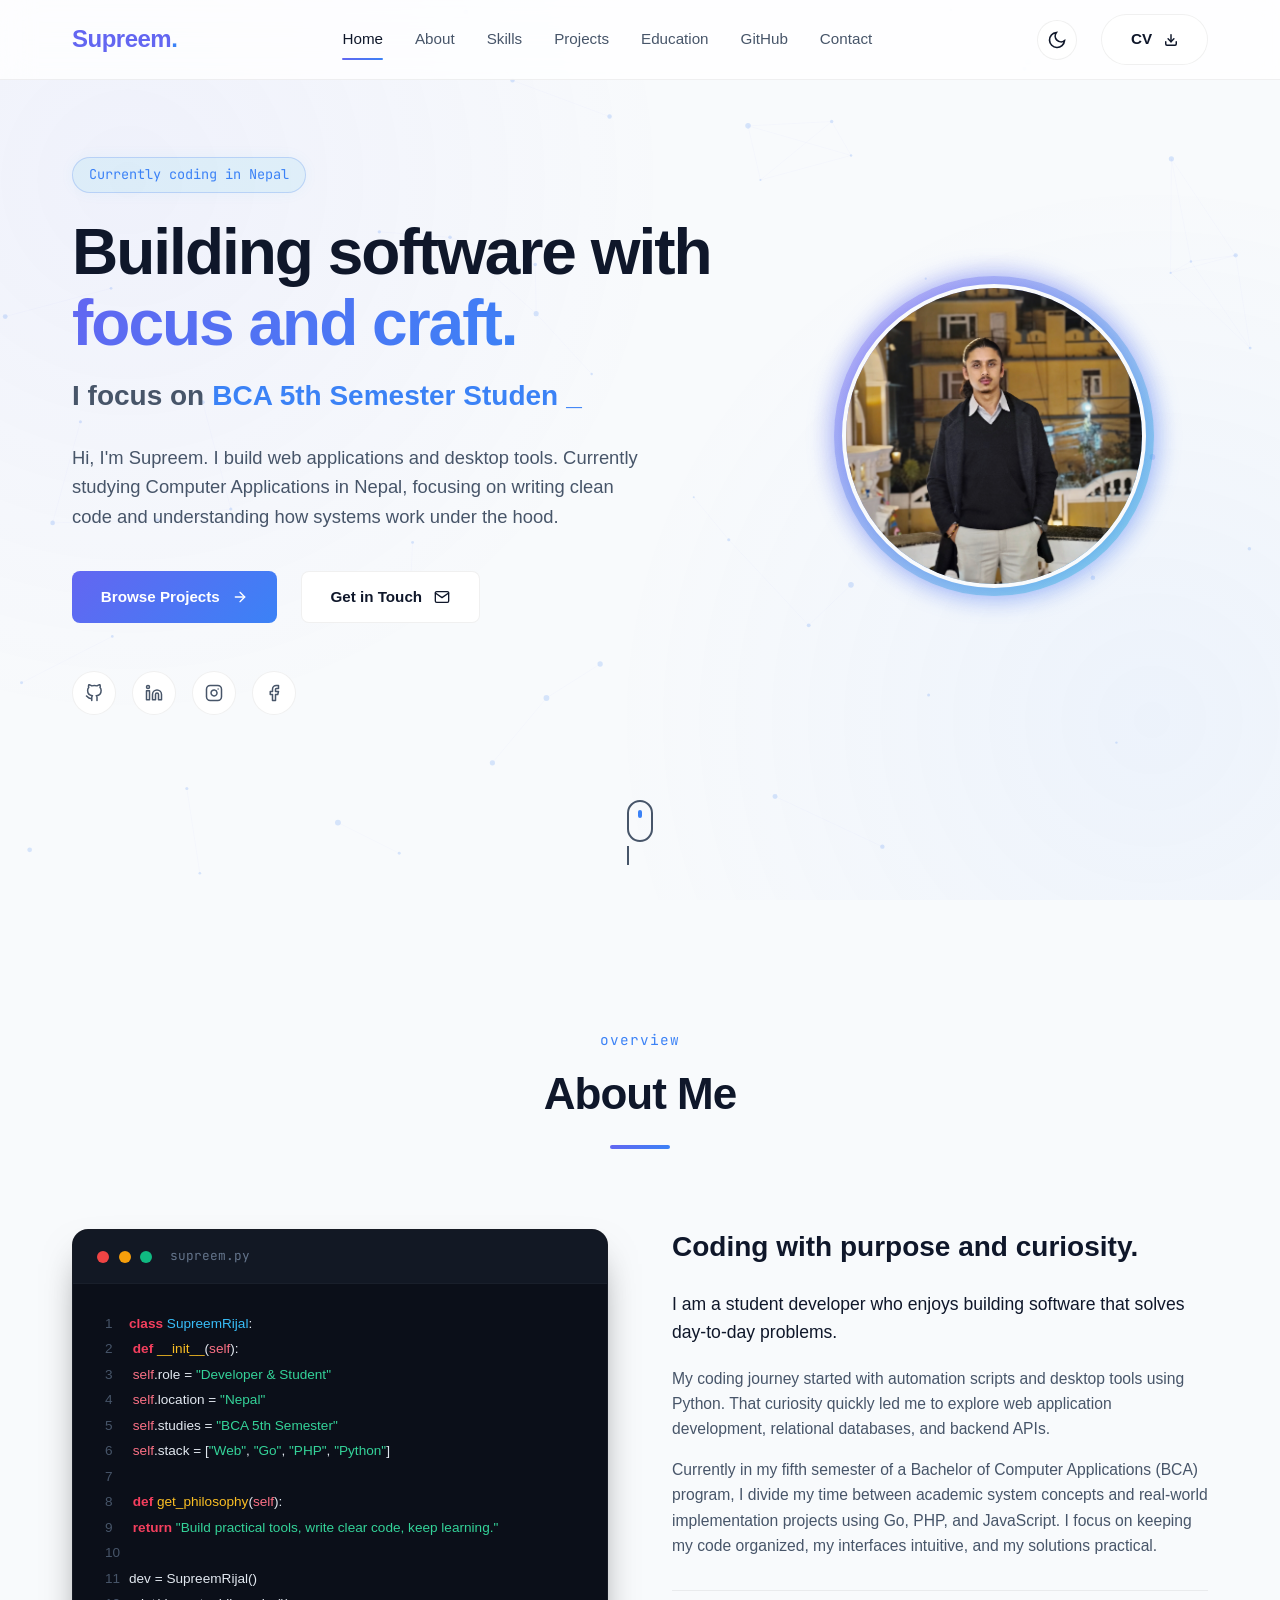
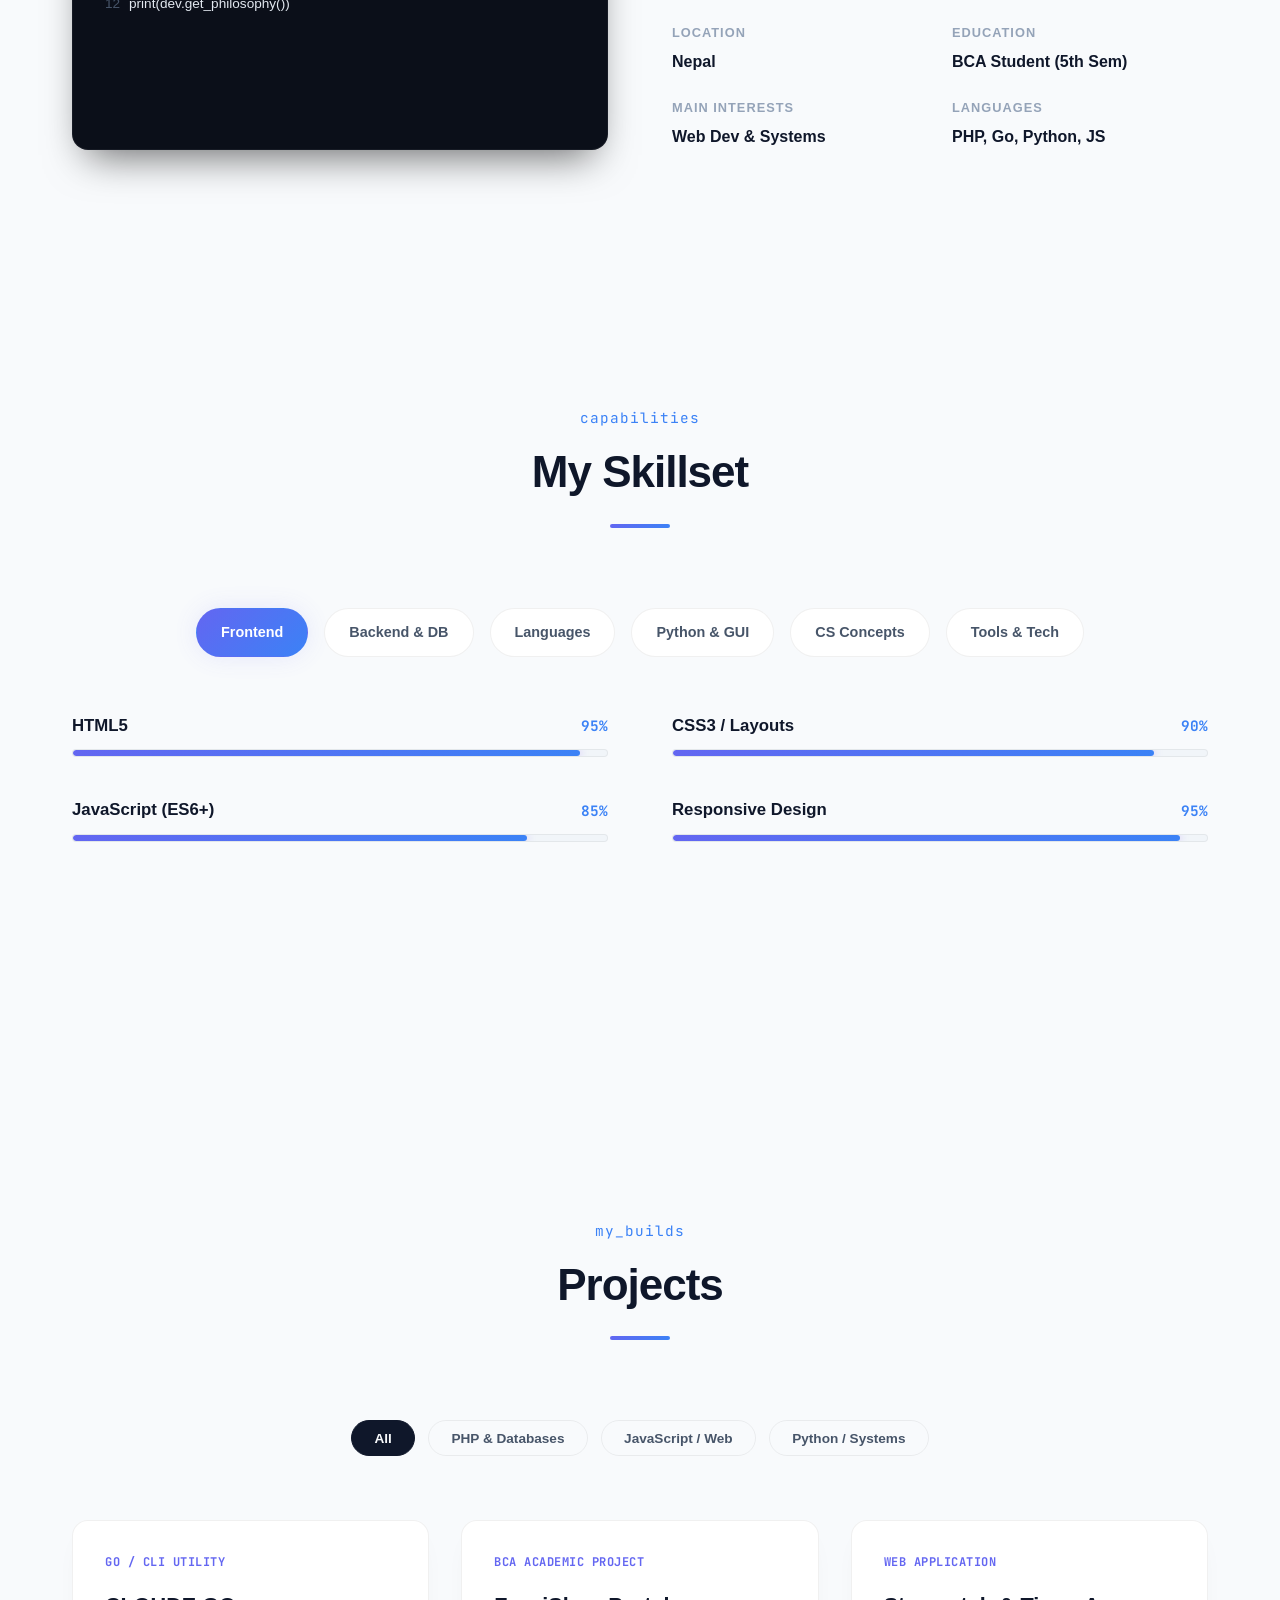
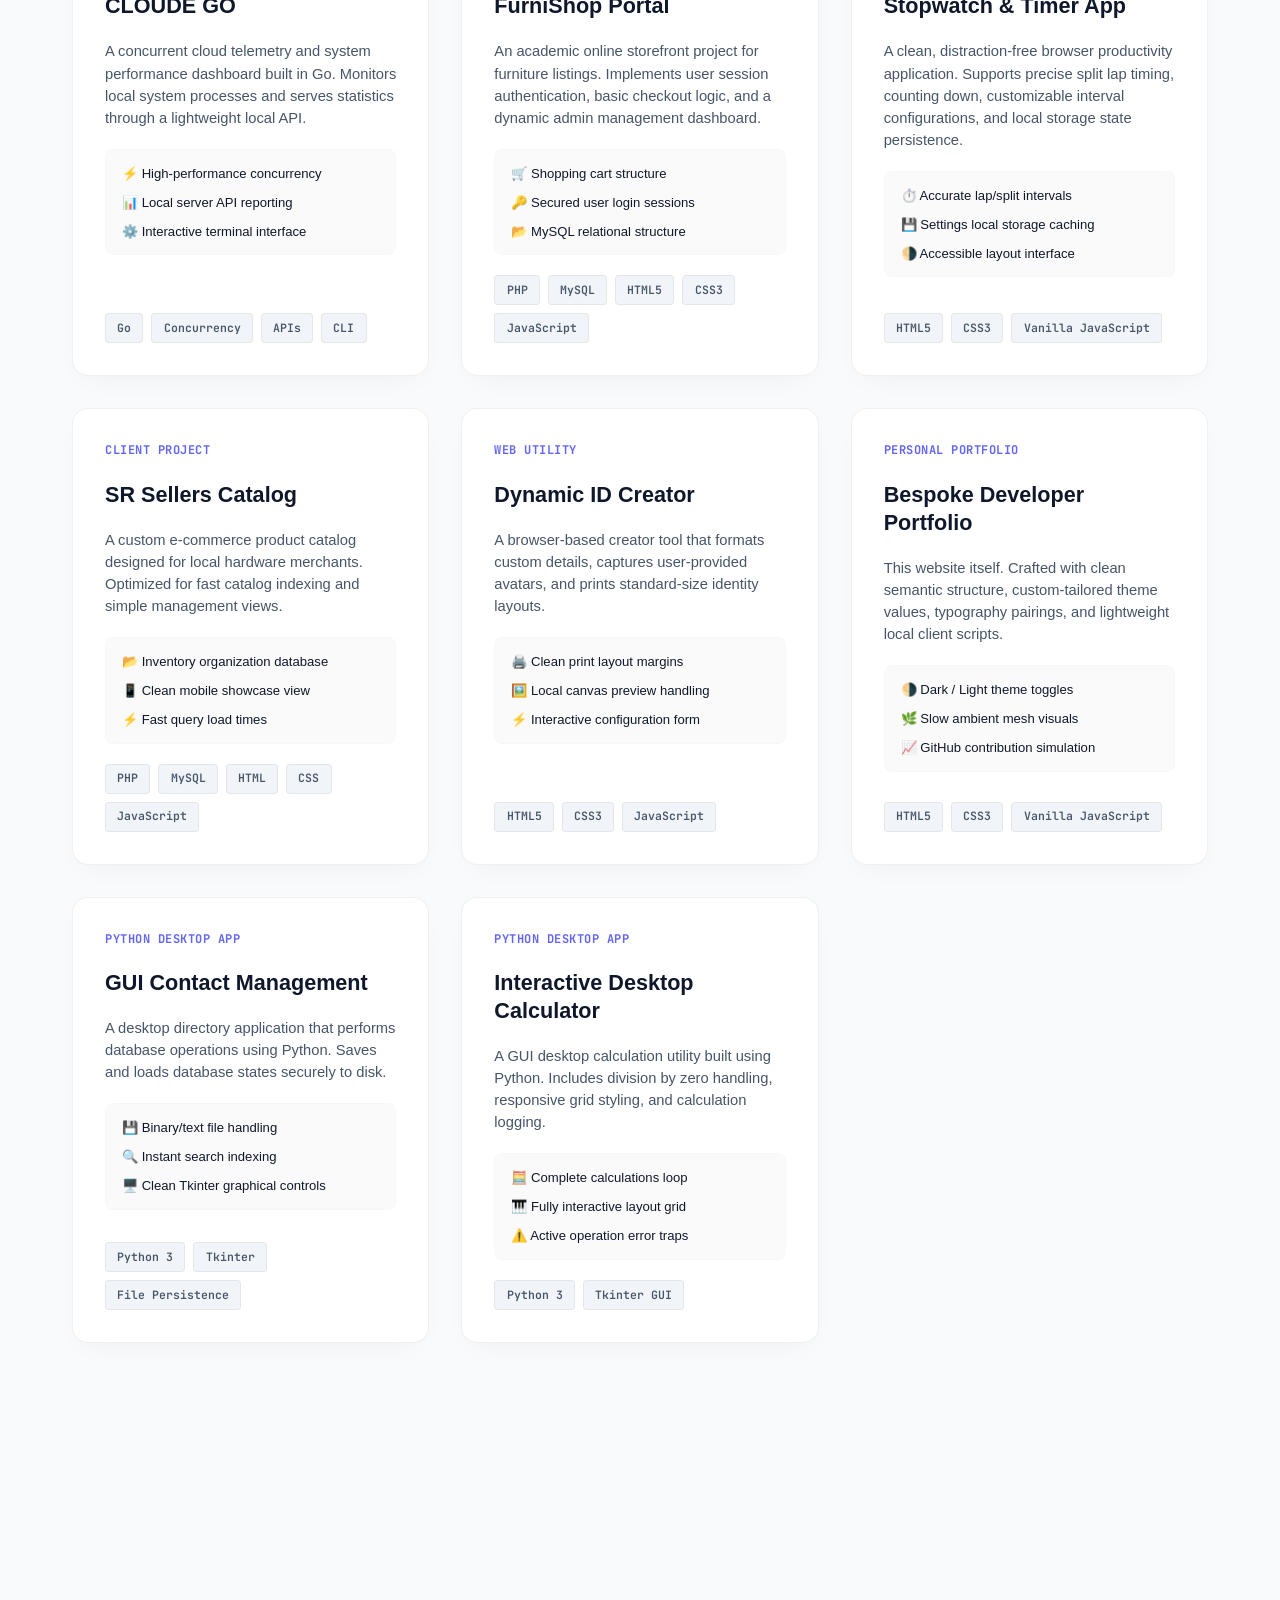
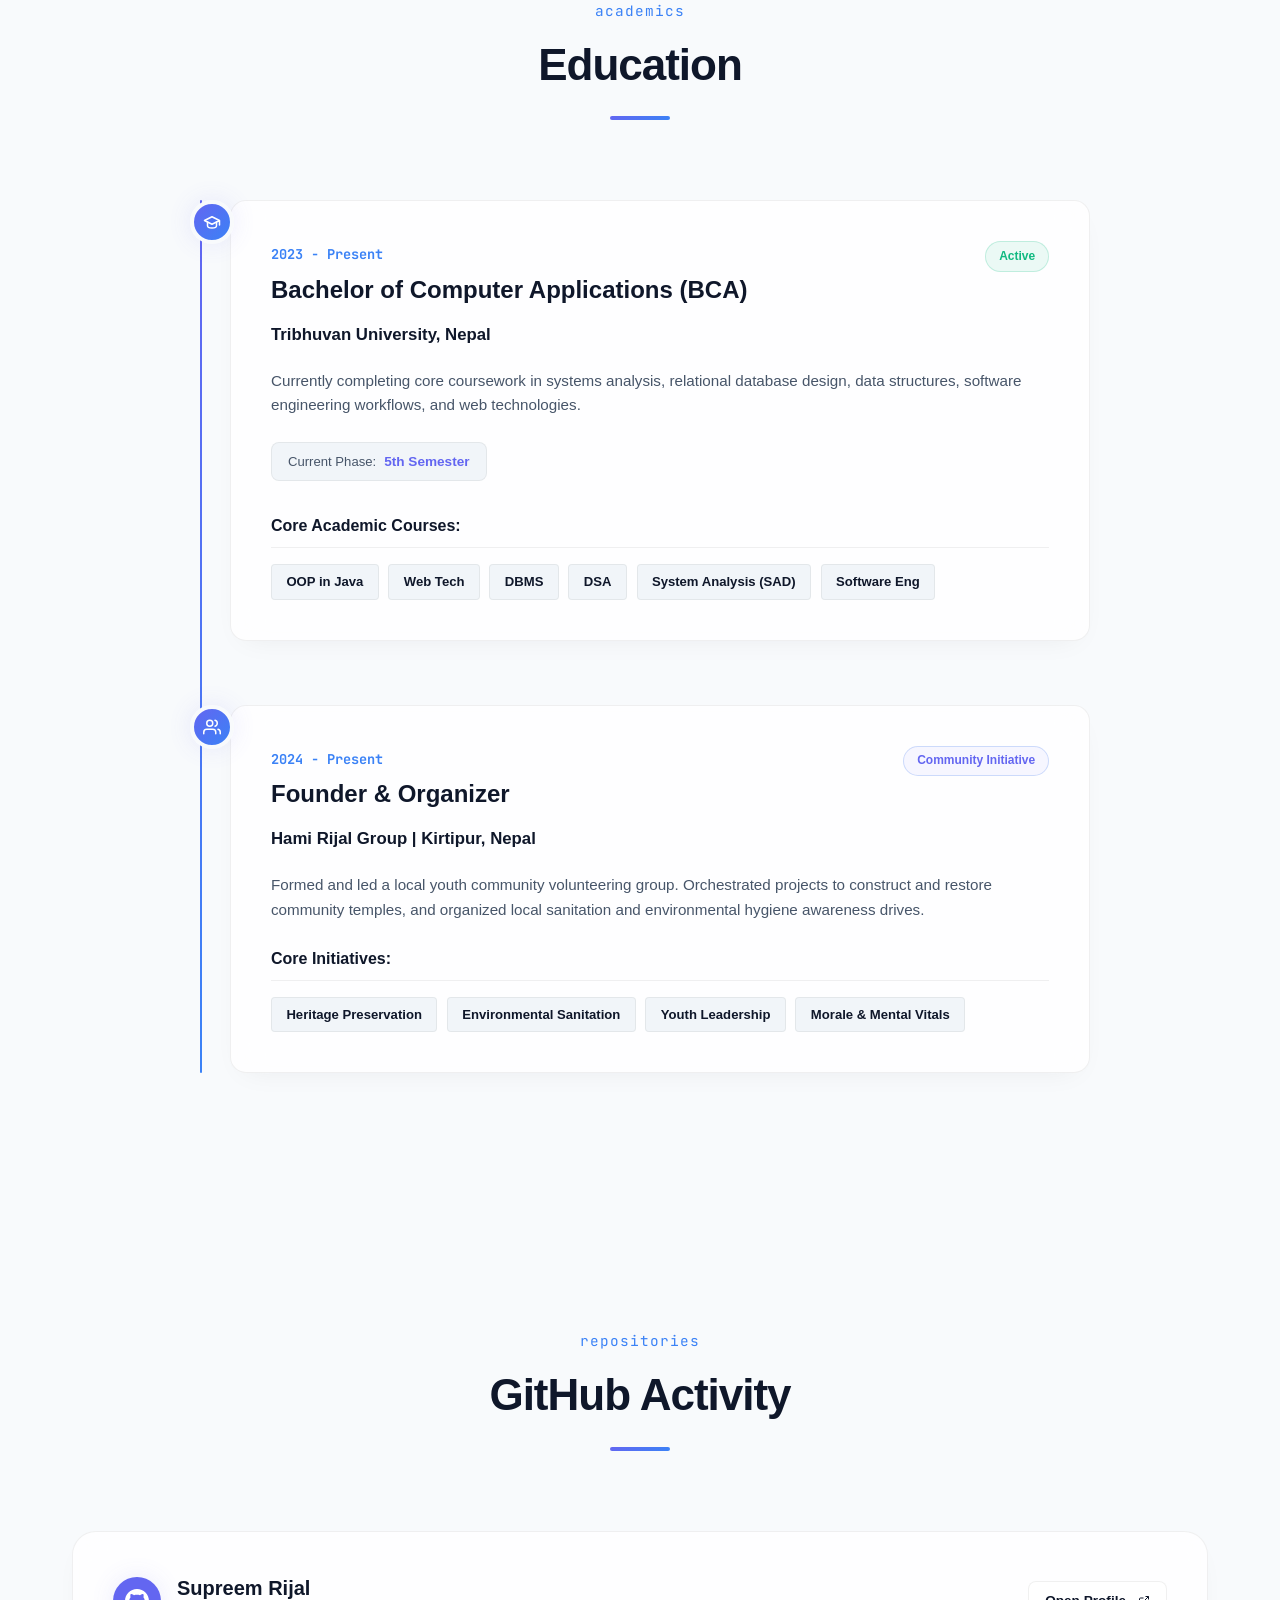
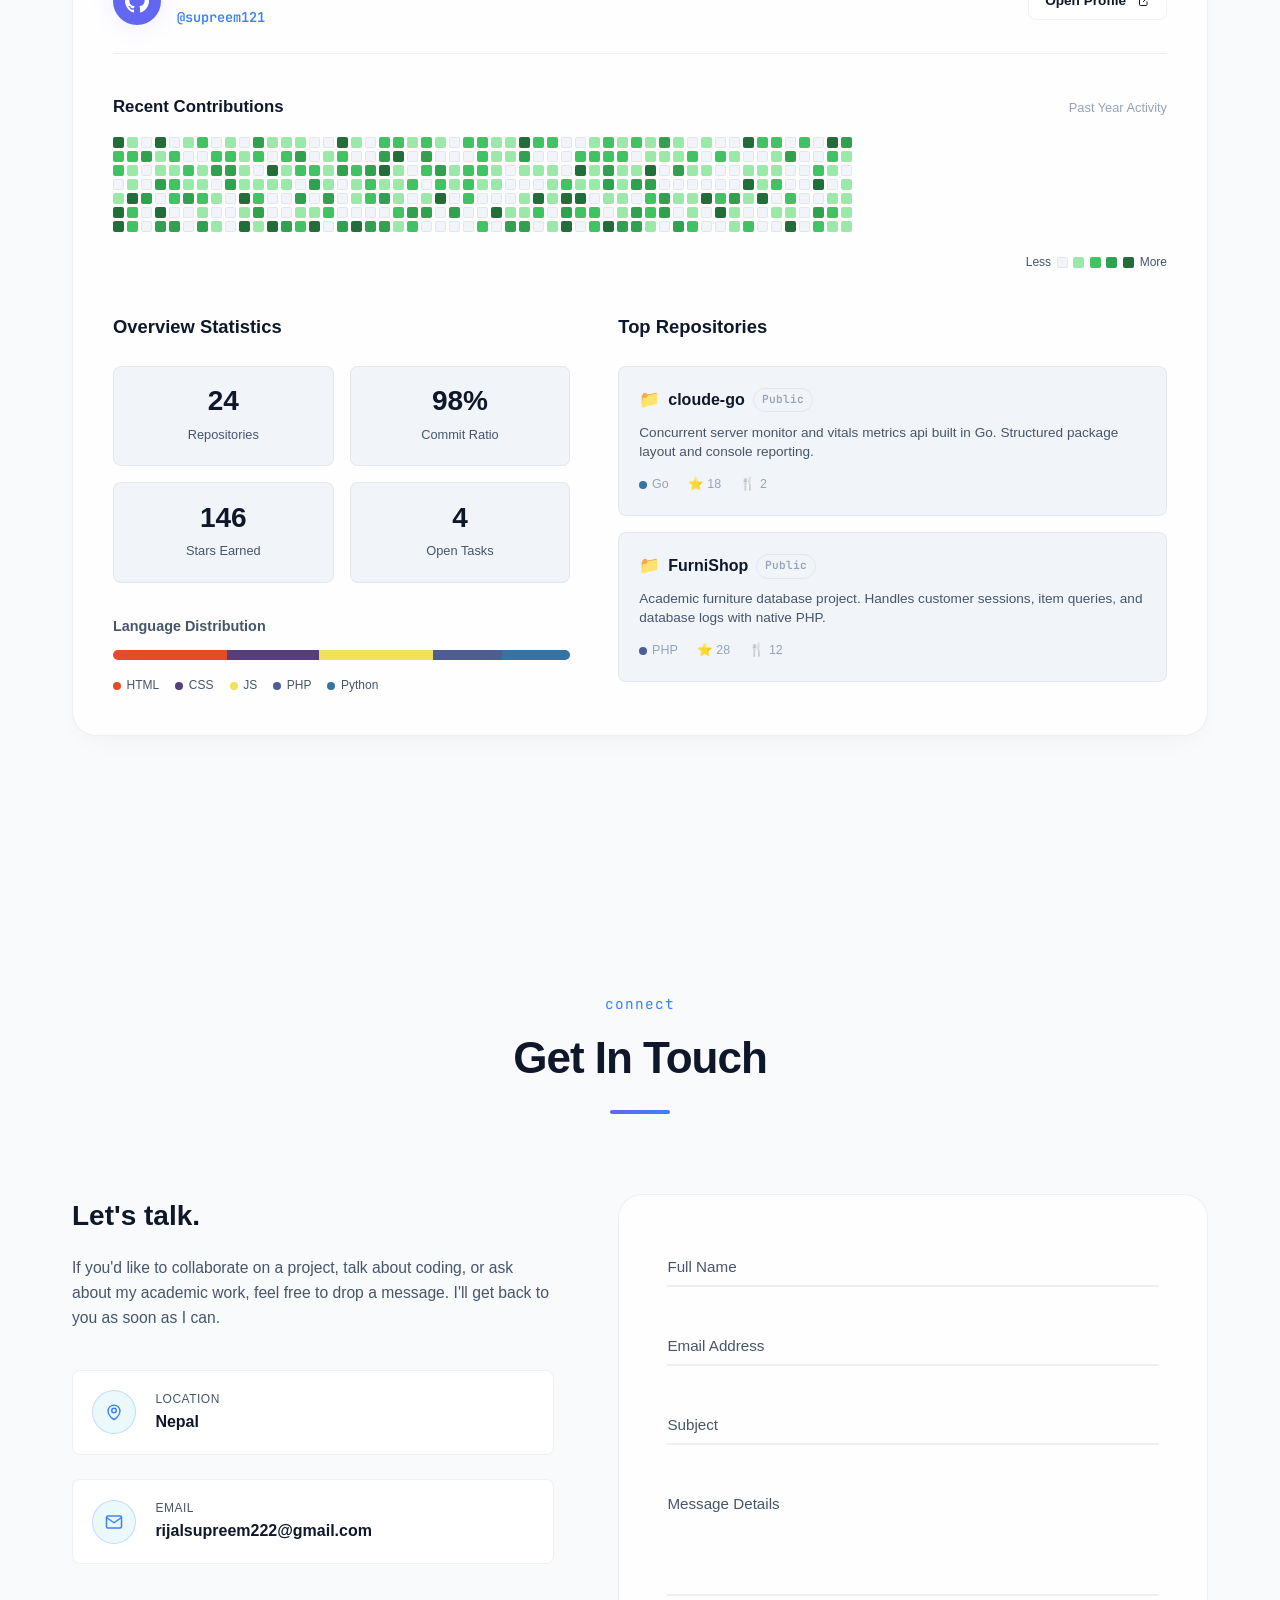
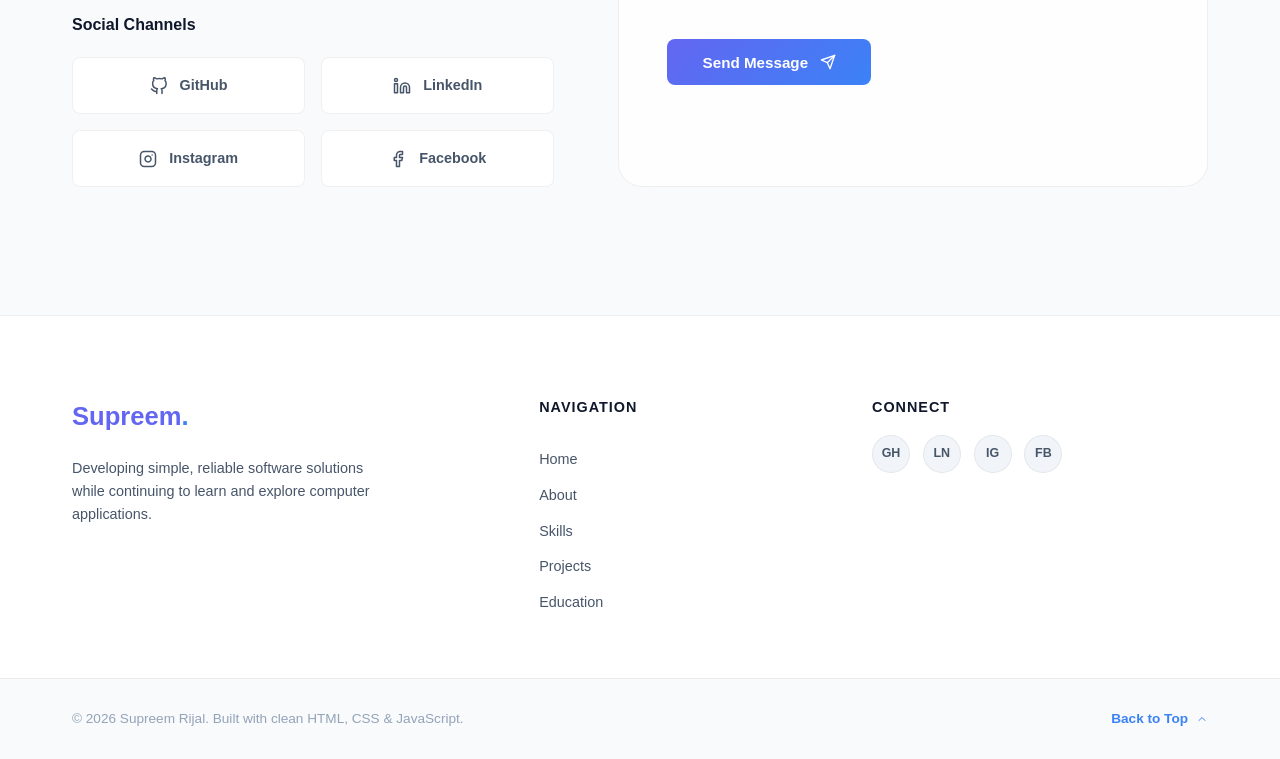
==== commit 899e7670: "Update index.html" ====
--- a/index.html
+++ b/index.html
@@ -3,36 +3,37 @@
 <head>
     <meta charset="UTF-8">
     <meta name="viewport" content="width=device-width, initial-scale=1.0">
-    <title>Supreem Rijal | Full-Stack Web Developer & BCA Student</title>
+    <title>Supreem Rijal | Developer & BCA Student</title>
     
     <!-- SEO Meta Tags -->
-    <meta name="description" content="Portfolio of Supreem Rijal, a passionate BCA 5th Semester student and aspiring Full-Stack Web Developer from Nepal. Experienced in HTML, CSS, JavaScript, PHP, MySQL, and Python.">
-    <meta name="keywords" content="Supreem Rijal, Portfolio, Web Developer, Full-Stack Developer, BCA Student, Nepal, Python Tkinter, PHP MySQL Developer">
+    <meta name="description" content="Portfolio of Supreem Rijal, a developer and BCA student from Nepal. Experienced in PHP, MySQL, Python, Go, and modern frontend development.">
+    <meta name="keywords" content="Supreem Rijal, Portfolio, Web Developer, Go, PHP, Python, BCA Student, Nepal">
     <meta name="author" content="Supreem Rijal">
     
-    <!-- Open Graph / Facebook -->
+    <!-- Open Graph -->
     <meta property="og:type" content="website">
-    <meta property="og:title" content="Supreem Rijal | Full-Stack Web Developer & BCA Student">
-    <meta property="og:description" content="Portfolio of Supreem Rijal. Explore his web development projects, desktop tools, and academic achievements.">
-    <meta property="og:image" content="profile.jpg"> <!-- Fallback placeholder -->
-
-    <!-- Google Fonts -->
+    <meta property="og:title" content="Supreem Rijal | Developer Portfolio">
+    <meta property="og:description" content="Explore web applications, desktop tools, and academic projects built by Supreem Rijal.">
+    <meta property="og:image" content="supreem.jpg">
+
+    <!-- Google Fonts - Cormorant Garamond for headings, Plus Jakarta Sans for body -->
     <link rel="preconnect" href="https://fonts.googleapis.com">
     <link rel="preconnect" href="https://fonts.gstatic.com" crossorigin>
-    <link href="https://fonts.googleapis.com/css2?family=JetBrains+Mono:wght@400;500;700&family=Outfit:wght@300;400;500;600;700;800&display=swap" rel="stylesheet">
+    <link href="https://fonts.googleapis.com/css2?family=Cormorant+Garamond:ital,wght@0,400;0,500;0,600;0,700;1,400&family=Plus+Jakarta+Sans:wght@300;400;500;600;700&family=JetBrains+Mono:wght@400;500&display=swap" rel="stylesheet">
     
     <!-- Stylesheet -->
     <link rel="stylesheet" href="styles.css">
 </head>
 <body>
-    <!-- Interactive Particle Background Canvas -->
+    <!-- Subtle Grain Overlay and Ambient Mesh Canvas -->
+    <div class="bg-grain"></div>
     <canvas id="particleCanvas"></canvas>
 
     <!-- Header Navigation -->
     <header class="navbar" id="navbar">
         <div class="nav-container">
             <a href="#home" class="logo">
-                <span class="logo-bracket">SR</span><span class="logo-dot">.
+                <span class="logo-bracket">Supreem</span><span class="logo-dot">.</span>
             </a>
             
             <nav class="nav-menu" id="navMenu">
@@ -47,19 +48,19 @@
 
             <div class="nav-actions">
                 <!-- Theme Toggle Button -->
-                <button id="themeToggle" class="theme-btn" aria-label="Toggle visual theme">
+                <button id="themeToggle" class="theme-btn" aria-label="Toggle theme">
                     <svg class="sun-icon" xmlns="http://www.w3.org/2000/svg" viewBox="0 0 24 24" fill="none" stroke="currentColor" stroke-width="2"><circle cx="12" cy="12" r="5"></circle><line x1="12" y1="1" x2="12" y2="3"></line><line x1="12" y1="21" x2="12" y2="23"></line><line x1="4.22" y1="4.22" x2="5.64" y2="5.64"></line><line x1="18.36" y1="18.36" x2="19.78" y2="19.78"></line><line x1="1" y1="12" x2="3" y2="12"></line><line x1="21" y1="12" x2="23" y2="12"></line><line x1="4.22" y1="19.78" x2="5.64" y2="18.36"></line><line x1="18.36" y1="5.64" x2="19.78" y2="4.22"></line></svg>
                     <svg class="moon-icon" xmlns="http://www.w3.org/2000/svg" viewBox="0 0 24 24" fill="none" stroke="currentColor" stroke-width="2"><path d="M21 12.79A9 9 0 1 1 11.21 3 7 7 0 0 0 21 12.79z"></path></svg>
                 </button>
                 
                 <!-- Resume Download Button -->
-                <a href="#" class="btn btn-secondary resume-btn" id="downloadResume">
-                    <span>Resume</span>
-                    <svg xmlns="http://www.w3.org/2000/svg" width="16" height="16" viewBox="0 0 24 24" fill="none" stroke="currentColor" stroke-width="2.5" stroke-linecap="round" stroke-linejoin="round"><path d="M21 15v4a2 2 0 0 1-2 2H5a2 2 0 0 1-2-2v-4"></path><polyline points="7 10 12 15 17 10"></polyline><line x1="12" y1="15" x2="12" y2="3"></line></svg>
+                <a href="cv.html" target="_blank" class="btn btn-secondary resume-btn">
+                    <span>CV</span>
+                    <svg xmlns="http://www.w3.org/2000/svg" width="14" height="14" viewBox="0 0 24 24" fill="none" stroke="currentColor" stroke-width="2.5" stroke-linecap="round" stroke-linejoin="round"><path d="M21 15v4a2 2 0 0 1-2 2H5a2 2 0 0 1-2-2v-4"></path><polyline points="7 10 12 15 17 10"></polyline><line x1="12" y1="15" x2="12" y2="3"></line></svg>
                 </a>
 
                 <!-- Mobile Menu Hamburger -->
-                <button class="hamburger" id="hamburger" aria-label="Open navigation menu">
+                <button class="hamburger" id="hamburger" aria-label="Open menu">
                     <span class="bar"></span>
                     <span class="bar"></span>
                     <span class="bar"></span>
@@ -73,29 +74,29 @@
         <section id="home" class="hero-section">
             <div class="container hero-container">
                 <div class="hero-content">
-                    <div class="badge-glow animate-fade-in">Ready to Build & Solve</div>
+                    <div class="badge-glow animate-fade-in">Currently coding in Nepal</div>
                     <h1 class="hero-title animate-slide-up">
-                        Hi, I'm <span class="highlight">Supreem Rijal</span>
+                        Building software with <span class="highlight">focus and craft.</span>
                     </h1>
                     
                     <div class="typewriter-container">
-                        <span class="prefix">Aspiring</span>
+                        <span class="prefix">I focus on</span>
                         <span class="typewriter-text" id="typewriter"></span>
-                        <span class="cursor">|</span>
+                        <span class="cursor">_</span>
                     </div>
 
                     <p class="hero-tagline animate-fade-in">
-                        Building modern web applications, solving real-world problems through code, and continuously learning new technologies to become a skilled Full-Stack Developer.
+                        Hi, I'm Supreem. I build web applications and desktop tools. Currently studying Computer Applications in Nepal, focusing on writing clean code and understanding how systems work under the hood.
                     </p>
 
                     <div class="hero-buttons animate-slide-up">
                         <a href="#projects" class="btn btn-primary">
-                            <span>View Projects</span>
-                            <svg xmlns="http://www.w3.org/2000/svg" width="18" height="18" viewBox="0 0 24 24" fill="none" stroke="currentColor" stroke-width="2" stroke-linecap="round" stroke-linejoin="round"><line x1="5" y1="12" x2="19" y2="12"></line><polyline points="12 5 19 12 12 19"></polyline></svg>
+                            <span>Browse Projects</span>
+                            <svg xmlns="http://www.w3.org/2000/svg" width="16" height="16" viewBox="0 0 24 24" fill="none" stroke="currentColor" stroke-width="2" stroke-linecap="round" stroke-linejoin="round"><line x1="5" y1="12" x2="19" y2="12"></line><polyline points="12 5 19 12 12 19"></polyline></svg>
                         </a>
                         <a href="#contact" class="btn btn-secondary">
-                            <span>Contact Me</span>
-                            <svg xmlns="http://www.w3.org/2000/svg" width="18" height="18" viewBox="0 0 24 24" fill="none" stroke="currentColor" stroke-width="2" stroke-linecap="round" stroke-linejoin="round"><path d="M4 4h16c1.1 0 2 .9 2 2v12c0 1.1-.9 2-2 2H4c-1.1 0-2-.9-2-2V6c0-1.1.9-2 2-2z"></path><polyline points="22,6 12,13 2,6"></polyline></svg>
+                            <span>Get in Touch</span>
+                            <svg xmlns="http://www.w3.org/2000/svg" width="16" height="16" viewBox="0 0 24 24" fill="none" stroke="currentColor" stroke-width="2" stroke-linecap="round" stroke-linejoin="round"><path d="M4 4h16c1.1 0 2 .9 2 2v12c0 1.1-.9 2-2 2H4c-1.1 0-2-.9-2-2V6c0-1.1.9-2 2-2z"></path><polyline points="22,6 12,13 2,6"></polyline></svg>
                         </a>
                     </div>
 
@@ -117,29 +118,17 @@
                 </div>
 
                 <div class="hero-image-wrapper animate-fade-in">
-                    <!-- Tech Floating Circles -->
-                    <div class="tech-float tech-html" title="HTML5"><svg viewBox="0 0 24 24" fill="currentColor"><path d="M1.5 0h21l-1.91 21.563L11.977 24l-8.564-2.438L1.5 0zm7.031 9.75l-.232-2.582 10.051-.002.228-2.5-12.791.002.683 7.632h9.117l-.286 3.036-2.599.71-2.615-.712-.166-1.898H7.502l.317 3.662 4.171 1.15 4.157-1.15.539-5.946H8.531z"/></svg></div>
-                    <div class="tech-float tech-css" title="CSS3"><svg viewBox="0 0 24 24" fill="currentColor"><path d="M1.5 0h21l-1.91 21.563L11.977 24l-8.564-2.438L1.5 0zm7.031 9.75l-.232-2.582 10.051-.002.228-2.5-12.791.002.683 7.632h9.117l-.286 3.036-2.599.71-2.615-.712-.166-1.898H7.502l.317 3.662 4.171 1.15 4.157-1.15.539-5.946H8.531z" style="fill:#3b82f6;"/></svg></div>
-                    <div class="tech-float tech-js" title="JavaScript"><svg viewBox="0 0 24 24" fill="currentColor"><path d="M0 0h24v24H0V0zm22.034 18.5c-.007-1.442-.708-2.241-2.107-2.241-.343 0-.649.047-.9.141-.105-.19-.176-.44-.176-.713V9.82H22V7h-5.25v2.82h1.5v6.52c0 .888-.316 1.341-1.077 1.341-.225 0-.488-.047-.788-.141l-.326 2.502c.421.2.998.318 1.631.318 2.05-.002 4.344-.962 4.344-3.86zM8.384 15.65c-.09-.59-.571-.97-1.282-.97-.671 0-1.142.36-1.282.97h2.564zm-3.844.2c.11 1.39 1.192 2.3 2.763 2.3 1.161 0 1.952-.45 2.452-1.18l2.132 1.32C11 19.82 9.4 20.82 7.218 20.82 3.965 20.82 1.7 18.72 1.7 15.35c0-3.3 2.215-5.5 5.378-5.5 3.323 0 5.257 2.26 5.257 5.5v.5H4.54z"/></svg></div>
-                    <div class="tech-float tech-python" title="Python"><svg viewBox="0 0 24 24" fill="currentColor"><path d="M11.916 0C5.556 0 5.86 2.756 5.86 2.756v2.544h6.147v.883H3.454S0 5.894 0 12.186c0 6.29 3.037 6.069 3.037 6.069h1.812v-2.545c0-2.756 2.368-2.617 2.368-2.617h6.126s2.546.069 2.546-2.544V4.469S16.035 0 11.916 0zm-3.14 1.758a.965.965 0 1 1 0 1.93.965.965 0 0 1 0-1.93zm6.31 4.54v2.544c0 2.756-2.368 2.618-2.368 2.618H6.592s-2.546-.07-2.546 2.544v6.082S3.965 24 8.084 24c6.36 0 6.056-2.756 6.056-2.756v-2.544H7.993v-.883h8.553S20 18.106 20 11.814c0-6.29-3.037-6.07-3.037-6.07H15.15v2.546c0 2.756-2.367 2.617-2.367 2.617H6.657v-2.546c0-2.756 2.368-2.617 2.368-2.617h3.14zM14.94 20.31a.965.965 0 1 1 0 1.93.965.965 0 0 1 0-1.93z"/></svg></div>
-                    
-                    <!-- Portrait Visual Shell -->
+                    <!-- Clean, Minimal Portrait Frame -->
                     <div class="photo-glow-border">
                         <div class="portrait-container">
-
-                            <img src="supreem.jpg" 
-                                 alt="Supreem Rijal Profile Portrait" 
-                                 id="profilePhoto"
-                                 class="profile-img placeholder-glow">
-                                 
-                            
+                            <img src="supreem.jpg" alt="Supreem Rijal" id="profilePhoto" class="profile-img">
                         </div>
                     </div>
                 </div>
             </div>
 
             <div class="scroll-indicator">
-                <a href="#about" aria-label="Scroll down to About section">
+                <a href="#about" aria-label="Scroll to About">
                     <span class="mouse">
                         <span class="wheel"></span>
                     </span>
@@ -148,57 +137,51 @@
             </div>
         </section>
 
-        <!-- About Me Section (Terminal Theme) -->
+        <!-- About Me Section -->
         <section id="about" class="about-section scroll-reveal">
             <div class="container">
                 <div class="section-header">
-                    <span class="subtitle">know_me</span>
+                    <span class="subtitle">overview</span>
                     <h2 class="section-title">About Me</h2>
                     <div class="title-underline"></div>
                 </div>
 
                 <div class="about-grid">
-                    <!-- Code Terminal View -->
+                    <!-- Python Terminal Mockup -->
                     <div class="terminal-card">
                         <div class="terminal-header">
                             <span class="terminal-dot red"></span>
                             <span class="terminal-dot yellow"></span>
                             <span class="terminal-dot green"></span>
-                            <span class="terminal-title">developer_profile.py</span>
+                            <span class="terminal-title">supreem.py</span>
                         </div>
                         <div class="terminal-body font-mono">
                             <span class="line-num">1</span><span class="token keyword">class</span> <span class="token class-name">SupreemRijal</span>:<span class="line-break"></span>
                             <span class="line-num">2</span>    <span class="token keyword">def</span> <span class="token function">__init__</span>(<span class="token self">self</span>):<span class="line-break"></span>
-                            <span class="line-num">3</span>        <span class="token self">self</span>.name = <span class="token string">"Supreem Rijal"</span><span class="line-break"></span>
-                            <span class="line-num">4</span>        <span class="token self">self</span>.role = <span class="token string">"Full-Stack Web Developer"</span><span class="line-break"></span>
-                            <span class="line-num">5</span>        <span class="token self">self</span>.academic_status = <span class="token string">"BCA 5th Semester Student"</span><span class="line-break"></span>
-                            <span class="line-num">6</span>        <span class="token self">self</span>.location = <span class="token string">"Nepal"</span><span class="line-break"></span>
-                            <span class="line-num">7</span>        <span class="token self">self</span>.passion = [<span class="token string">"Software Development"</span>, <span class="token string">"Problem Solving"</span>]<span class="line-break"></span>
-                            <span class="line-num">8</span><span class="line-break"></span>
-                            <span class="line-num">9</span>    <span class="token keyword">def</span> <span class="token function">get_objective</span>(<span class="token self">self</span>):<span class="line-break"></span>
-                            <span class="line-num">10</span>        <span class="token keyword">return</span> ( 
-                            <span class="line-num">11</span>            <span class="token string">"To become a professional Full-Stack Web Developer "</span><span class="line-break"></span>
-                            <span class="line-num">12</span>            <span class="token string">"by continuously learning modern technologies, building "</span><span class="line-break"></span>
-                            <span class="line-num">13</span>            <span class="token string">"practical software solutions, and contributing to "</span><span class="line-break"></span>
-                            <span class="line-num">14</span>            <span class="token string">"innovative projects that solve real-world problems."</span><span class="line-break"></span>
-                            <span class="line-num">15</span>        )<span class="line-break"></span>
-                            <span class="line-num">16</span><span class="line-break"></span>
-                            <span class="line-num">17</span>developer = SupreemRijal()<span class="line-break"></span>
-                            <span class="line-num">18</span><span class="token keyword">print</span>(developer.get_objective())
-                        </div>
-                    </div>
-
-                    <!-- Professional Summary -->
+                            <span class="line-num">3</span>        <span class="token self">self</span>.role = <span class="token string">"Developer & Student"</span><span class="line-break"></span>
+                            <span class="line-num">4</span>        <span class="token self">self</span>.location = <span class="token string">"Nepal"</span><span class="line-break"></span>
+                            <span class="line-num">5</span>        <span class="token self">self</span>.studies = <span class="token string">"BCA 5th Semester"</span><span class="line-break"></span>
+                            <span class="line-num">6</span>        <span class="token self">self</span>.stack = [<span class="token string">"Web"</span>, <span class="token string">"Go"</span>, <span class="token string">"PHP"</span>, <span class="token string">"Python"</span>]<span class="line-break"></span>
+                            <span class="line-num">7</span><span class="line-break"></span>
+                            <span class="line-num">8</span>    <span class="token keyword">def</span> <span class="token function">get_philosophy</span>(<span class="token self">self</span>):<span class="line-break"></span>
+                            <span class="line-num">9</span>        <span class="token keyword">return</span> <span class="token string">"Build practical tools, write clear code, keep learning."</span><span class="line-break"></span>
+                            <span class="line-num">10</span><span class="line-break"></span>
+                            <span class="line-num">11</span>dev = SupreemRijal()<span class="line-break"></span>
+                            <span class="line-num">12</span>print(dev.get_philosophy())
+                        </div>
+                    </div>
+
+                    <!-- Honest, Human Copywriting -->
                     <div class="about-info">
-                        <h3>Passionate about combining Creativity with Code</h3>
+                        <h3>Coding with purpose and curiosity.</h3>
                         <p class="summary-lead">
-                            Hello! I'm Supreem Rijal, a BCA 5th Semester student passionate about software development, web technologies, and problem-solving.
+                            I am a student developer who enjoys building software that solves day-to-day problems.
                         </p>
                         <p class="summary-text">
-                            I enjoy building real-world projects that combine creativity with technology. My experience includes frontend design, backend database integration, and desktop applications using Python.
+                            My coding journey started with automation scripts and desktop tools using Python. That curiosity quickly led me to explore web application development, relational databases, and backend APIs.
                         </p>
                         <p class="summary-text">
-                            I continuously improve my skills through academic projects, personal creations, and practical development tasks. My eventual goal is to become an industry-ready professional Full-Stack Developer capable of engineering scalable, user-friendly, and impactful software solutions.
+                            Currently in my fifth semester of a Bachelor of Computer Applications (BCA) program, I divide my time between academic system concepts and real-world implementation projects using Go, PHP, and JavaScript. I focus on keeping my code organized, my interfaces intuitive, and my solutions practical.
                         </p>
                         
                         <div class="bio-details">
@@ -207,16 +190,16 @@
                                 <span class="bio-val">Nepal</span>
                             </div>
                             <div class="bio-item">
-                                <span class="bio-label">Academic</span>
-                                <span class="bio-val">BCA 5th Semester</span>
+                                <span class="bio-label">Education</span>
+                                <span class="bio-val">BCA Student (5th Sem)</span>
                             </div>
                             <div class="bio-item">
-                                <span class="bio-label">Primary Interest</span>
-                                <span class="bio-val">Full-Stack Web Dev</span>
+                                <span class="bio-label">Main Interests</span>
+                                <span class="bio-val">Web Dev & Systems</span>
                             </div>
                             <div class="bio-item">
-                                <span class="bio-label">Desktop Apps</span>
-                                <span class="bio-val">Python & Tkinter</span>
+                                <span class="bio-label">Languages</span>
+                                <span class="bio-val">PHP, Go, Python, JS</span>
                             </div>
                         </div>
                     </div>
@@ -238,9 +221,9 @@
                     <div class="skills-tab active" data-target="frontend">Frontend</div>
                     <div class="skills-tab" data-target="backend">Backend & DB</div>
                     <div class="skills-tab" data-target="programming">Languages</div>
-                    <div class="skills-tab" data-target="python">Python/Desktop</div>
+                    <div class="skills-tab" data-target="python">Python & GUI</div>
                     <div class="skills-tab" data-target="cs">CS Concepts</div>
-                    <div class="skills-tab" data-target="tools">Tools & Platforms</div>
+                    <div class="skills-tab" data-target="tools">Tools & Tech</div>
                 </div>
 
                 <!-- Skills Display Content panels -->
@@ -257,31 +240,24 @@
                             </div>
                             <div class="skill-card">
                                 <div class="skill-header">
-                                    <span class="skill-name">CSS3 / Flexbox / Grid</span>
+                                    <span class="skill-name">CSS3 / Layouts</span>
                                     <span class="skill-percentage">90%</span>
                                 </div>
                                 <div class="skill-bar"><div class="skill-progress" style="width: 0%" data-progress="90%"></div></div>
                             </div>
                             <div class="skill-card">
                                 <div class="skill-header">
-                                    <span class="skill-name">JavaScript (ES6+) & DOM</span>
+                                    <span class="skill-name">JavaScript (ES6+)</span>
                                     <span class="skill-percentage">85%</span>
                                 </div>
                                 <div class="skill-bar"><div class="skill-progress" style="width: 0%" data-progress="85%"></div></div>
                             </div>
                             <div class="skill-card">
                                 <div class="skill-header">
-                                    <span class="skill-name">Responsive Web Design</span>
+                                    <span class="skill-name">Responsive Design</span>
                                     <span class="skill-percentage">95%</span>
                                 </div>
                                 <div class="skill-bar"><div class="skill-progress" style="width: 0%" data-progress="95%"></div></div>
-                            </div>
-                            <div class="skill-card">
-                                <div class="skill-header">
-                                    <span class="skill-name">Bootstrap CSS</span>
-                                    <span class="skill-percentage">85%</span>
-                                </div>
-                                <div class="skill-bar"><div class="skill-progress" style="width: 0%" data-progress="85%"></div></div>
                             </div>
                         </div>
                     </div>
@@ -291,35 +267,28 @@
                         <div class="skills-grid">
                             <div class="skill-card">
                                 <div class="skill-header">
-                                    <span class="skill-name">PHP</span>
+                                    <span class="skill-name">PHP Backend</span>
                                     <span class="skill-percentage">80%</span>
                                 </div>
                                 <div class="skill-bar"><div class="skill-progress" style="width: 0%" data-progress="80%"></div></div>
                             </div>
                             <div class="skill-card">
                                 <div class="skill-header">
-                                    <span class="skill-name">MySQL Database</span>
+                                    <span class="skill-name">Go APIs</span>
+                                    <span class="skill-percentage">75%</span>
+                                </div>
+                                <div class="skill-bar"><div class="skill-progress" style="width: 0%" data-progress="75%"></div></div>
+                            </div>
+                            <div class="skill-card">
+                                <div class="skill-header">
+                                    <span class="skill-name">MySQL / Relational Databases</span>
                                     <span class="skill-percentage">85%</span>
                                 </div>
                                 <div class="skill-bar"><div class="skill-progress" style="width: 0%" data-progress="85%"></div></div>
                             </div>
                             <div class="skill-card">
                                 <div class="skill-header">
-                                    <span class="skill-name">CRUD Operations</span>
-                                    <span class="skill-percentage">90%</span>
-                                </div>
-                                <div class="skill-bar"><div class="skill-progress" style="width: 0%" data-progress="90%"></div></div>
-                            </div>
-                            <div class="skill-card">
-                                <div class="skill-header">
-                                    <span class="skill-name">Session Management</span>
-                                    <span class="skill-percentage">80%</span>
-                                </div>
-                                <div class="skill-bar"><div class="skill-progress" style="width: 0%" data-progress="80%"></div></div>
-                            </div>
-                            <div class="skill-card">
-                                <div class="skill-header">
-                                    <span class="skill-name">Database Integration & Design</span>
+                                    <span class="skill-name">Database Integration</span>
                                     <span class="skill-percentage">85%</span>
                                 </div>
                                 <div class="skill-bar"><div class="skill-progress" style="width: 0%" data-progress="85%"></div></div>
@@ -346,17 +315,17 @@
                             </div>
                             <div class="skill-card">
                                 <div class="skill-header">
+                                    <span class="skill-name">Go Language</span>
+                                    <span class="skill-percentage">75%</span>
+                                </div>
+                                <div class="skill-bar"><div class="skill-progress" style="width: 0%" data-progress="75%"></div></div>
+                            </div>
+                            <div class="skill-card">
+                                <div class="skill-header">
                                     <span class="skill-name">C Programming</span>
                                     <span class="skill-percentage">70%</span>
                                 </div>
                                 <div class="skill-bar"><div class="skill-progress" style="width: 0%" data-progress="70%"></div></div>
-                            </div>
-                            <div class="skill-card">
-                                <div class="skill-header">
-                                    <span class="skill-name">PHP / JavaScript</span>
-                                    <span class="skill-percentage">85%</span>
-                                </div>
-                                <div class="skill-bar"><div class="skill-progress" style="width: 0%" data-progress="85%"></div></div>
                             </div>
                         </div>
                     </div>
@@ -373,17 +342,17 @@
                             </div>
                             <div class="skill-card">
                                 <div class="skill-header">
-                                    <span class="skill-name">File Handling & Data Persistence</span>
+                                    <span class="skill-name">File Handling & Storage</span>
                                     <span class="skill-percentage">80%</span>
                                 </div>
                                 <div class="skill-bar"><div class="skill-progress" style="width: 0%" data-progress="80%"></div></div>
                             </div>
                             <div class="skill-card">
                                 <div class="skill-header">
-                                    <span class="skill-name">Desktop Tools Engineering</span>
-                                    <span class="skill-percentage">75%</span>
-                                </div>
-                                <div class="skill-bar"><div class="skill-progress" style="width: 0%" data-progress="75%"></div></div>
+                                    <span class="skill-name">Desktop Utilities</span>
+                                    <span class="skill-percentage">80%</span>
+                                </div>
+                                <div class="skill-bar"><div class="skill-progress" style="width: 0%" data-progress="80%"></div></div>
                             </div>
                         </div>
                     </div>
@@ -407,21 +376,14 @@
                             </div>
                             <div class="skill-card">
                                 <div class="skill-header">
-                                    <span class="skill-name">Database Management Systems (DBMS)</span>
+                                    <span class="skill-name">Database Systems (DBMS)</span>
                                     <span class="skill-percentage">85%</span>
                                 </div>
                                 <div class="skill-bar"><div class="skill-progress" style="width: 0%" data-progress="85%"></div></div>
                             </div>
                             <div class="skill-card">
                                 <div class="skill-header">
-                                    <span class="skill-name">System Analysis & Design (SAD)</span>
-                                    <span class="skill-percentage">80%</span>
-                                </div>
-                                <div class="skill-bar"><div class="skill-progress" style="width: 0%" data-progress="80%"></div></div>
-                            </div>
-                            <div class="skill-card">
-                                <div class="skill-header">
-                                    <span class="skill-name">SDLC & Software Engineering</span>
+                                    <span class="skill-name">Software Engineering Methods</span>
                                     <span class="skill-percentage">85%</span>
                                 </div>
                                 <div class="skill-bar"><div class="skill-progress" style="width: 0%" data-progress="85%"></div></div>
@@ -435,11 +397,9 @@
                             <div class="skill-badge"><span class="badge-dot"></span>Git</div>
                             <div class="skill-badge"><span class="badge-dot"></span>GitHub</div>
                             <div class="skill-badge"><span class="badge-dot"></span>VS Code</div>
-                            <div class="skill-badge"><span class="badge-dot"></span>XAMPP Stack</div>
+                            <div class="skill-badge"><span class="badge-dot"></span>XAMPP / PHP Server</div>
                             <div class="skill-badge"><span class="badge-dot"></span>GitHub Pages</div>
-                            <div class="skill-badge"><span class="badge-dot"></span>Cloudflare DNS</div>
-                            <div class="skill-badge"><span class="badge-dot"></span>SQL Command Line</div>
-                            <div class="skill-badge"><span class="badge-dot"></span>Local Windows Environment</div>
+                            <div class="skill-badge"><span class="badge-dot"></span>Linux Terminal</div>
                         </div>
                     </div>
                 </div>
@@ -451,204 +411,153 @@
             <div class="container">
                 <div class="section-header">
                     <span class="subtitle">my_builds</span>
-                    <h2 class="section-title">Featured Projects</h2>
+                    <h2 class="section-title">Projects</h2>
                     <div class="title-underline"></div>
                 </div>
 
                 <!-- Projects Category Filters -->
                 <div class="project-filters">
-                    <button class="filter-btn active" data-filter="all">All Projects</button>
-                    <button class="filter-btn" data-filter="fullstack">PHP & MySQL</button>
+                    <button class="filter-btn active" data-filter="all">All</button>
+                    <button class="filter-btn" data-filter="fullstack">PHP & Databases</button>
                     <button class="filter-btn" data-filter="frontend">JavaScript / Web</button>
-                    <button class="filter-btn" data-filter="desktop">Python / GUI</button>
+                    <button class="filter-btn" data-filter="desktop">Python / Systems</button>
                 </div>
 
                 <!-- Projects Grid -->
                 <div class="projects-grid" id="projectsGrid">
-                    <!-- Project 1: FurniShop -->
+                    <!-- Project 1: CLOUDE GO -->
+                    <article class="project-card" data-category="desktop">
+                        <div class="project-meta">
+                            <span class="project-tag">Go / CLI Utility</span>
+                        </div>
+                        <h3 class="project-title">CLOUDE GO</h3>
+                        <p class="project-desc">A concurrent cloud telemetry and system performance dashboard built in Go. Monitors local system processes and serves statistics through a lightweight local API.</p>
+                        <div class="project-features">
+                            <span>⚡ High-performance concurrency</span>
+                            <span>📊 Local server API reporting</span>
+                            <span>⚙️ Interactive terminal interface</span>
+                        </div>
+                        <div class="project-tech">
+                            <span>Go</span><span>Concurrency</span><span>APIs</span><span>CLI</span>
+                        </div>
+                    </article>
+
+                    <!-- Project 2: FurniShop -->
                     <article class="project-card" data-category="fullstack">
                         <div class="project-meta">
-                            <span class="project-tag">Major Academic Project</span>
-                        </div>
-                        <h3 class="project-title">FurniShop – Furniture Shopping</h3>
-                        <p class="project-desc">A major online portal for furniture cataloging, stock handling, and user transaction management.</p>
+                            <span class="project-tag">BCA Academic Project</span>
+                        </div>
+                        <h3 class="project-title">FurniShop Portal</h3>
+                        <p class="project-desc">An academic online storefront project for furniture listings. Implements user session authentication, basic checkout logic, and a dynamic admin management dashboard.</p>
                         <div class="project-features">
-                            <span>🛒 Shopping Cart & Authentication</span>
-                            <span>📦 Stock & Admin Management</span>
-                            <span>🔍 Category Filters & Search</span>
+                            <span>🛒 Shopping cart structure</span>
+                            <span>🔑 Secured user login sessions</span>
+                            <span>📂 MySQL relational structure</span>
                         </div>
                         <div class="project-tech">
-                            <span>HTML5</span><span>CSS3</span><span>JavaScript</span><span>PHP</span><span>MySQL</span>
+                            <span>PHP</span><span>MySQL</span><span>HTML5</span><span>CSS3</span><span>JavaScript</span>
                         </div>
                     </article>
 
-                    <!-- Project 2: SR Sellers -->
+                    <!-- Project 3: Stopwatch & Timer App -->
+                    <article class="project-card" data-category="frontend">
+                        <div class="project-meta">
+                            <span class="project-tag">Web Application</span>
+                        </div>
+                        <h3 class="project-title">Stopwatch & Timer App</h3>
+                        <p class="project-desc">A clean, distraction-free browser productivity application. Supports precise split lap timing, counting down, customizable interval configurations, and local storage state persistence.</p>
+                        <div class="project-features">
+                            <span>⏱️ Accurate lap/split intervals</span>
+                            <span>💾 Settings local storage caching</span>
+                            <span>🌗 Accessible layout interface</span>
+                        </div>
+                        <div class="project-tech">
+                            <span>HTML5</span><span>CSS3</span><span>Vanilla JavaScript</span>
+                        </div>
+                    </article>
+
+                    <!-- Project 4: SR Sellers -->
                     <article class="project-card" data-category="fullstack">
                         <div class="project-meta">
-                            <span class="project-tag">Commercial</span>
-                        </div>
-                        <h3 class="project-title">SR Sellers E-Commerce</h3>
-                        <p class="project-desc">A business-oriented digital catalog tailored for displaying hardware inventories and e-commerce listings.</p>
+                            <span class="project-tag">Client Project</span>
+                        </div>
+                        <h3 class="project-title">SR Sellers Catalog</h3>
+                        <p class="project-desc">A custom e-commerce product catalog designed for local hardware merchants. Optimized for fast catalog indexing and simple management views.</p>
                         <div class="project-features">
-                            <span>📂 Item Catalog Management</span>
-                            <span>⚡ Fluid Product Showcase</span>
-                            <span>📱 Highly Responsive Grid Layout</span>
+                            <span>📂 Inventory organization database</span>
+                            <span>📱 Clean mobile showcase view</span>
+                            <span>⚡ Fast query load times</span>
                         </div>
                         <div class="project-tech">
-                            <span>HTML</span><span>CSS</span><span>JS</span><span>PHP</span><span>MySQL</span>
+                            <span>PHP</span><span>MySQL</span><span>HTML</span><span>CSS</span><span>JavaScript</span>
                         </div>
                     </article>
 
-                    <!-- Project 3: Portfolio Website -->
+                    <!-- Project 5: ID Card Generator -->
+                    <article class="project-card" data-category="frontend">
+                        <div class="project-meta">
+                            <span class="project-tag">Web Utility</span>
+                        </div>
+                        <h3 class="project-title">Dynamic ID Creator</h3>
+                        <p class="project-desc">A browser-based creator tool that formats custom details, captures user-provided avatars, and prints standard-size identity layouts.</p>
+                        <div class="project-features">
+                            <span>🖨️ Clean print layout margins</span>
+                            <span>🖼️ Local canvas preview handling</span>
+                            <span>⚡ Interactive configuration form</span>
+                        </div>
+                        <div class="project-tech">
+                            <span>HTML5</span><span>CSS3</span><span>JavaScript</span>
+                        </div>
+                    </article>
+
+                    <!-- Project 6: Developer Portfolio -->
                     <article class="project-card" data-category="frontend">
                         <div class="project-meta">
                             <span class="project-tag">Personal Portfolio</span>
                         </div>
-                        <h3 class="project-title">Developer Portfolio</h3>
-                        <p class="project-desc">A recruiter-level custom portfolio optimized for display, performance, animations, and detailed developer bios.</p>
+                        <h3 class="project-title">Bespoke Developer Portfolio</h3>
+                        <p class="project-desc">This website itself. Crafted with clean semantic structure, custom-tailored theme values, typography pairings, and lightweight local client scripts.</p>
                         <div class="project-features">
-                            <span>🌗 Dark / Light Seamless Engine</span>
-                            <span>📈 Live GitHub Dashboard Visuals</span>
-                            <span>✨ Canvas Background Particles</span>
+                            <span>🌗 Dark / Light theme toggles</span>
+                            <span>🌿 Slow ambient mesh visuals</span>
+                            <span>📈 GitHub contribution simulation</span>
                         </div>
                         <div class="project-tech">
-                            <span>HTML5</span><span>CSS3</span><span>JavaScript (ES6+)</span>
+                            <span>HTML5</span><span>CSS3</span><span>Vanilla JavaScript</span>
                         </div>
                     </article>
 
-                    <!-- Project 4: CloudGo Weather Checker -->
-                    <article class="project-card" data-category="frontend">
-                        <div class="project-meta">
-                            <span class="project-tag">Web App</span>
-                        </div>
-                        <h3 class="project-title">CloudGo Weather Checker</h3>
-                        <p class="project-desc">A slick utility pulling live, real-time metrics and dynamic temperature maps using third-party Weather APIs.</p>
-                        <div class="project-features">
-                            <span>🌦️ Live Climate Diagnostics</span>
-                            <span>🔍 Instant City Lookup Engine</span>
-                            <span>💎 Neon Glassmorphic Display Cards</span>
-                        </div>
-                        <div class="project-tech">
-                            <span>HTML5</span><span>CSS3</span><span>JavaScript</span><span>Weather API</span>
-                        </div>
-                    </article>
-
-                    <!-- Project 5: ID Card Generator -->
-                    <article class="project-card" data-category="frontend">
-                        <div class="project-meta">
-                            <span class="project-tag">Interactive Utility</span>
-                        </div>
-                        <h3 class="project-title">Dynamic ID Card Generator</h3>
-                        <p class="project-desc">An online tool formatting user input details and avatars into printable, high-fidelity corporate or school ID cards.</p>
-                        <div class="project-features">
-                            <span>🖨️ Clean Printable Layout Output</span>
-                            <span>🖼️ Dynamic Local Canvas Preview</span>
-                            <span>⚡ Interactive Details Form</span>
-                        </div>
-                        <div class="project-tech">
-                            <span>HTML5</span><span>CSS3</span><span>JavaScript</span>
-                        </div>
-                    </article>
-
-                    <!-- Project 6: Restaurant Menu Website -->
-                    <article class="project-card" data-category="frontend">
-                        <div class="project-meta">
-                            <span class="project-tag">Web Layout</span>
-                        </div>
-                        <h3 class="project-title">Restaurant Digital Menu</h3>
-                        <p class="project-desc">A visually appealing responsive menu built for fast-loading, mobile navigation, and easy item categorization.</p>
-                        <div class="project-features">
-                            <span>🍔 Category Filters (Fast Filter)</span>
-                            <span>🎨 Elegant Dark Restaurant Theme</span>
-                            <span>📱 Mobile-First User Experience</span>
-                        </div>
-                        <div class="project-tech">
-                            <span>HTML5</span><span>CSS3</span><span>Vanilla JS</span>
-                        </div>
-                    </article>
-
-                    <!-- Project 7: Mini Shopping Cart -->
-                    <article class="project-card" data-category="frontend">
-                        <div class="project-meta">
-                            <span class="project-tag">DOM Engineering</span>
-                        </div>
-                        <h3 class="project-title">Mini Shopping Cart System</h3>
-                        <p class="project-desc">A client-side cart mechanics demonstration emphasizing high-speed state change without page reloads.</p>
-                        <div class="project-features">
-                            <span>➕ Dynamic Add & Remove Nodes</span>
-                            <span>📊 Real-Time Sum & Item Counting</span>
-                            <span>🛠️ Local DOM State Operations</span>
-                        </div>
-                        <div class="project-tech">
-                            <span>HTML5</span><span>CSS3</span><span>JavaScript</span>
-                        </div>
-                    </article>
-
-                    <!-- Project 8: Digital Clock -->
+                    <!-- Project 7: Desktop Contact Book -->
                     <article class="project-card" data-category="desktop">
                         <div class="project-meta">
-                            <span class="project-tag">Desktop GUI</span>
-                        </div>
-                        <h3 class="project-title">Python Digital Clock</h3>
-                        <p class="project-desc">A responsive desktop widget with fluid time updates, custom window bounds, and styling customization options.</p>
+                            <span class="project-tag">Python Desktop App</span>
+                        </div>
+                        <h3 class="project-title">GUI Contact Management</h3>
+                        <p class="project-desc">A desktop directory application that performs database operations using Python. Saves and loads database states securely to disk.</p>
                         <div class="project-features">
-                            <span>⏰ Real-Time Clock Loop Thread</span>
-                            <span>🎨 Tkinter Canvas Visual Rendering</span>
-                            <span>🖥️ Custom Window Styling Controls</span>
+                            <span>💾 Binary/text file handling</span>
+                            <span>🔍 Instant search indexing</span>
+                            <span>🖥️ Clean Tkinter graphical controls</span>
+                        </div>
+                        <div class="project-tech">
+                            <span>Python 3</span><span>Tkinter</span><span>File Persistence</span>
+                        </div>
+                    </article>
+
+                    <!-- Project 8: Desktop Calculator Tool -->
+                    <article class="project-card" data-category="desktop">
+                        <div class="project-meta">
+                            <span class="project-tag">Python Desktop App</span>
+                        </div>
+                        <h3 class="project-title">Interactive Desktop Calculator</h3>
+                        <p class="project-desc">A GUI desktop calculation utility built using Python. Includes division by zero handling, responsive grid styling, and calculation logging.</p>
+                        <div class="project-features">
+                            <span>🧮 Complete calculations loop</span>
+                            <span>🎹 Fully interactive layout grid</span>
+                            <span>⚠️ Active operation error traps</span>
                         </div>
                         <div class="project-tech">
                             <span>Python 3</span><span>Tkinter GUI</span>
-                        </div>
-                    </article>
-
-                    <!-- Project 9: Calculator Application -->
-                    <article class="project-card" data-category="desktop">
-                        <div class="project-meta">
-                            <span class="project-tag">Desktop GUI</span>
-                        </div>
-                        <h3 class="project-title">Desktop Calculator Tool</h3>
-                        <p class="project-desc">A utility designed using Python, handling advanced operations, keyboard triggers, and calculation logging.</p>
-                        <div class="project-features">
-                            <span>🧮 Comprehensive Arithmetic Engine</span>
-                            <span>⚠️ Active Division-By-Zero Error Traps</span>
-                            <span>🎹 Fully Interactive Button UI Grid</span>
-                        </div>
-                        <div class="project-tech">
-                            <span>Python 3</span><span>Tkinter GUI</span>
-                        </div>
-                    </article>
-
-                    <!-- Project 10: Contact Log Management -->
-                    <article class="project-card" data-category="desktop">
-                        <div class="project-meta">
-                            <span class="project-tag">Desktop Tool</span>
-                        </div>
-                        <h3 class="project-title">Desktop Contact Book System</h3>
-                        <p class="project-desc">A desktop system with binary and text file structures storing, searching, and managing contact records.</p>
-                        <div class="project-features">
-                            <span>💾 Secure File Handling Persistence</span>
-                            <span>🔍 Instant Name & Email Query Engine</span>
-                            <span>⚙️ Comprehensive CRUD Functionality</span>
-                        </div>
-                        <div class="project-tech">
-                            <span>Python 3</span><span>File Persistence</span>
-                        </div>
-                    </article>
-
-                    <!-- Project 11: Student Marks Tracker -->
-                    <article class="project-card" data-category="desktop">
-                        <div class="project-meta">
-                            <span class="project-tag">Desktop Tool</span>
-                        </div>
-                        <h3 class="project-title">Student Marks & Record Tracker</h3>
-                        <p class="project-desc">A calculations-oriented command-line desktop application logging and analyzing academic records.</p>
-                        <div class="project-features">
-                            <span>📊 GPA & Grade Calculator Rules</span>
-                            <span>📁 File-Based Record Archiving</span>
-                            <span>📈 Statistical Score Analytics</span>
-                        </div>
-                        <div class="project-tech">
-                            <span>Python 3</span><span>File IO</span>
                         </div>
                     </article>
                 </div>
@@ -659,16 +568,15 @@
         <section id="education" class="education-section scroll-reveal">
             <div class="container">
                 <div class="section-header">
-                    <span class="subtitle">Academics</span>
-                    <h2 class="section-title">Education Timeline</h2>
+                    <span class="subtitle">academics</span>
+                    <h2 class="section-title">Education</h2>
                     <div class="title-underline"></div>
                 </div>
 
                 <div class="timeline-container">
-                    <!-- Timeline Item -->
                     <div class="timeline-item">
                         <div class="timeline-badge">
-                            <svg xmlns="http://www.w3.org/2000/svg" width="20" height="20" viewBox="0 0 24 24" fill="none" stroke="currentColor" stroke-width="2" stroke-linecap="round" stroke-linejoin="round"><path d="M22 10v6M2 10l10-5 10 5-10 5z"></path><path d="M6 12v5c0 2 2 3 6 3s6-1 6-3v-5"></path></svg>
+                            <svg xmlns="http://www.w3.org/2000/svg" width="18" height="18" viewBox="0 0 24 24" fill="none" stroke="currentColor" stroke-width="2" stroke-linecap="round" stroke-linejoin="round"><path d="M22 10v6M2 10l10-5 10 5-10 5z"></path><path d="M6 12v5c0 2 2 3 6 3s6-1 6-3v-5"></path></svg>
                         </div>
                         <div class="timeline-content glass-card">
                             <div class="timeline-header-block">
@@ -676,27 +584,53 @@
                                     <span class="timeline-date">2023 - Present</span>
                                     <h3 class="timeline-degree">Bachelor of Computer Applications (BCA)</h3>
                                 </div>
-                                <span class="timeline-status">Active Student</span>
-                            </div>
-                            <p class="timeline-school">Tribhuvan University Affiliated College, Nepal</p>
+                                <span class="timeline-status">Active</span>
+                            </div>
+                            <p class="timeline-school">Tribhuvan University, Nepal</p>
                             <p class="timeline-text">
-                                Currently pursuing a Bachelor's degree in Computer Applications, focusing on system designs, algorithms, web platforms, databases, and application delivery workflows.
+                                Currently completing core coursework in systems analysis, relational database design, data structures, software engineering workflows, and web technologies.
                             </p>
                             <div class="semester-tracker">
                                 <span class="sem-label">Current Phase:</span>
                                 <span class="sem-val">5th Semester</span>
                             </div>
                             
-                            <h4 class="subjects-title">Key Academic Coverage:</h4>
+                            <h4 class="subjects-title">Core Academic Courses:</h4>
                             <div class="timeline-subjects">
-                                <span class="subject-chip" title="OOP practices using Java classes, packages, interfaces, and multithreading">OOP in Java</span>
-                                <span class="subject-chip" title="Hypertext markup, cascade layouts, DOM structures, and dynamic web solutions">Web Technologies</span>
-                                <span class="subject-chip" title="Relational designs, normalization rules, and high-performance SQL indexing">DBMS</span>
-                                <span class="subject-chip" title="Stack operations, linear and non-linear memory maps, queueing, and trees">Data Structures (DSA)</span>
-                                <span class="subject-chip" title="Comprehensive system flow design, entity relationships, and architectural reviews">System Analysis (SAD)</span>
-                                <span class="subject-chip" title="Waterfall & agile processes, engineering principles, quality control plans">Software Engineering</span>
-                                <span class="subject-chip" title="Transactional platforms, security configurations, digital logistics systems">E-Commerce</span>
-                                <span class="subject-chip" title="Decision systems, metrics analysis, corporate information hierarchies">MIS</span>
+                                <span class="subject-chip" title="OOP principles using Java classes and data structures">OOP in Java</span>
+                                <span class="subject-chip" title="Hypertext markup, layout designs, and client-side scripting">Web Tech</span>
+                                <span class="subject-chip" title="Relational database schemas, normalization, and SQL optimization">DBMS</span>
+                                <span class="subject-chip" title="Memory organization, sorting, and search algorithms">DSA</span>
+                                <span class="subject-chip" title="System layouts, data flow diagrams, and architectural reviews">System Analysis (SAD)</span>
+                                <span class="subject-chip" title="Software lifecycles, specifications, and development processes">Software Eng</span>
+                            </div>
+                        </div>
+                    </div>
+                    
+                    <!-- Timeline Item 2: Hami Rijal Group -->
+                    <div class="timeline-item">
+                        <div class="timeline-badge">
+                            <svg xmlns="http://www.w3.org/2000/svg" width="18" height="18" viewBox="0 0 24 24" fill="none" stroke="currentColor" stroke-width="2" stroke-linecap="round" stroke-linejoin="round"><path d="M17 21v-2a4 4 0 0 0-4-4H5a4 4 0 0 0-4 4v2"></path><circle cx="9" cy="7" r="4"></circle><path d="M23 21v-2a4 4 0 0 0-3-3.87"></path><path d="M16 3.13a4 4 0 0 1 0 7.75"></path></svg>
+                        </div>
+                        <div class="timeline-content glass-card">
+                            <div class="timeline-header-block">
+                                <div>
+                                    <span class="timeline-date">2024 - Present</span>
+                                    <h3 class="timeline-degree">Founder & Organizer</h3>
+                                </div>
+                                <span class="timeline-status" style="background-color: rgba(var(--color-primary-rgb), 0.05); border-color: var(--border-color-glow); color: var(--color-primary);">Community Initiative</span>
+                            </div>
+                            <p class="timeline-school">Hami Rijal Group | Kirtipur, Nepal</p>
+                            <p class="timeline-text">
+                                Formed and led a local youth community volunteering group. Orchestrated projects to construct and restore community temples, and organized local sanitation and environmental hygiene awareness drives.
+                            </p>
+                            
+                            <h4 class="subjects-title">Core Initiatives:</h4>
+                            <div class="timeline-subjects">
+                                <span class="subject-chip" title="Restoring and building local temple structures">Heritage Preservation</span>
+                                <span class="subject-chip" title="Leading community cleanliness drives and health campaigns">Environmental Sanitation</span>
+                                <span class="subject-chip" title="Organizing local youth volunteers for community teamwork">Youth Leadership</span>
+                                <span class="subject-chip" title="Improving local environment to boost residents' mental well-being">Morale & Mental Vitals</span>
                             </div>
                         </div>
                     </div>
@@ -708,8 +642,8 @@
         <section id="github" class="github-section scroll-reveal">
             <div class="container">
                 <div class="section-header">
-                    <span class="subtitle">repo_insights</span>
-                    <h2 class="section-title">GitHub Integration</h2>
+                    <span class="subtitle">repositories</span>
+                    <h2 class="section-title">GitHub Activity</h2>
                     <div class="title-underline"></div>
                 </div>
 
@@ -725,19 +659,18 @@
                             </div>
                         </div>
                         <a href="https://github.com/supreem121" target="_blank" rel="noopener noreferrer" class="btn btn-secondary btn-small">
-                            <span>Visit GitHub Profile</span>
-                            <svg xmlns="http://www.w3.org/2000/svg" width="14" height="14" viewBox="0 0 24 24" fill="none" stroke="currentColor" stroke-width="2"><path d="M18 13v6a2 2 0 0 1-2 2H5a2 2 0 0 1-2-2V8a2 2 0 0 1 2-2h6"></path><polyline points="15 3 21 3 21 9"></polyline><line x1="10" y1="14" x2="21" y2="3"></line></svg>
+                            <span>Open Profile</span>
+                            <svg xmlns="http://www.w3.org/2000/svg" width="12" height="12" viewBox="0 0 24 24" fill="none" stroke="currentColor" stroke-width="2"><path d="M18 13v6a2 2 0 0 1-2 2H5a2 2 0 0 1-2-2V8a2 2 0 0 1 2-2h6"></path><polyline points="15 3 21 3 21 9"></polyline><line x1="10" y1="14" x2="21" y2="3"></line></svg>
                         </a>
                     </div>
 
                     <!-- Git Contribution Graph Simulation -->
                     <div class="git-contrib-section">
                         <div class="contrib-header">
-                            <h4>486 Contributions in the past year</h4>
-                            <span class="contrib-range">Jun 2025 - Present</span>
+                            <h4>Recent Contributions</h4>
+                            <span class="contrib-range">Past Year Activity</span>
                         </div>
                         <div class="contrib-graph-wrapper">
-                            <!-- Simulated Grid of commit contribution dots generated via script.js -->
                             <div class="contrib-grid" id="contribGrid"></div>
                         </div>
                         <div class="contrib-legend">
@@ -755,7 +688,7 @@
                     <div class="git-details-row">
                         <!-- Stats Card -->
                         <div class="git-stats-card">
-                            <h4>Profile Activity Statistics</h4>
+                            <h4>Overview Statistics</h4>
                             <div class="git-stats-grid">
                                 <div class="git-stat-box">
                                     <span class="stat-num">24</span>
@@ -775,13 +708,13 @@
                                 </div>
                             </div>
                             <div class="lang-doughnut-sim">
-                                <h5>Primary Languages Distributed</h5>
+                                <h5>Language Distribution</h5>
                                 <div class="bar-lang-tracker">
-                                    <div class="lang-segment segment-html" style="width: 25%" data-lang="HTML (25%)"></div>
-                                    <div class="lang-segment segment-css" style="width: 20%" data-lang="CSS (20%)"></div>
-                                    <div class="lang-segment segment-js" style="width: 25%" data-lang="JS (25%)"></div>
-                                    <div class="lang-segment segment-php" style="width: 15%" data-lang="PHP (15%)"></div>
-                                    <div class="lang-segment segment-py" style="width: 15%" data-lang="Python (15%)"></div>
+                                    <div class="lang-segment segment-html" style="width: 25%" data-lang="HTML"></div>
+                                    <div class="lang-segment segment-css" style="width: 20%" data-lang="CSS"></div>
+                                    <div class="lang-segment segment-js" style="width: 25%" data-lang="JS"></div>
+                                    <div class="lang-segment segment-php" style="width: 15%" data-lang="PHP"></div>
+                                    <div class="lang-segment segment-py" style="width: 15%" data-lang="Python"></div>
                                 </div>
                                 <div class="bar-lang-labels">
                                     <span><span class="dot-col d-html"></span>HTML</span>
@@ -799,29 +732,29 @@
                             <div class="git-repo-item">
                                 <div class="repo-meta-top">
                                     <span class="repo-git-icon">&#x1F4C1;</span>
+                                    <a href="https://github.com/supreem121/cloude-go" target="_blank" rel="noopener noreferrer" class="repo-item-link">cloude-go</a>
+                                    <span class="repo-badge">Public</span>
+                                </div>
+                                <p class="repo-desc">Concurrent server monitor and vitals metrics api built in Go. Structured package layout and console reporting.</p>
+                                <div class="repo-footer">
+                                    <span><span class="dot-col d-py"></span>Go</span>
+                                    <span>⭐ 18</span>
+                                    <span>🍴 2</span>
+                                </div>
+                            </div>
+                            <div class="git-repo-item">
+                                <div class="repo-meta-top">
+                                    <span class="repo-git-icon">&#x1F4C1;</span>
                                     <a href="https://github.com/supreem121/FurniShop" target="_blank" rel="noopener noreferrer" class="repo-item-link">FurniShop</a>
                                     <span class="repo-badge">Public</span>
                                 </div>
-                                <p class="repo-desc">BCA Academic furniture sales and user login engine leveraging native PHP session structures and SQL storage views.</p>
+                                <p class="repo-desc">Academic furniture database project. Handles customer sessions, item queries, and database logs with native PHP.</p>
                                 <div class="repo-footer">
                                     <span><span class="dot-col d-php"></span>PHP</span>
                                     <span>⭐ 28</span>
                                     <span>🍴 12</span>
                                 </div>
                             </div>
-                            <div class="git-repo-item">
-                                <div class="repo-meta-top">
-                                    <span class="repo-git-icon">&#x1F4C1;</span>
-                                    <a href="https://github.com/supreem121/CloudGo-Weather" target="_blank" rel="noopener noreferrer" class="repo-item-link">CloudGo-Weather</a>
-                                    <span class="repo-badge">Public</span>
-                                </div>
-                                <p class="repo-desc">Weather diagnostics dashboard gathering stats dynamically via JavaScript API feeds. Super fast response timing.</p>
-                                <div class="repo-footer">
-                                    <span><span class="dot-col d-js"></span>JavaScript</span>
-                                    <span>⭐ 14</span>
-                                    <span>🍴 4</span>
-                                </div>
-                            </div>
                         </div>
                     </div>
                 </div>
@@ -832,23 +765,23 @@
         <section id="contact" class="contact-section scroll-reveal">
             <div class="container">
                 <div class="section-header">
-                    <span class="subtitle">get_in_touch</span>
-                    <h2 class="section-title">Connect With Me</h2>
+                    <span class="subtitle">connect</span>
+                    <h2 class="section-title">Get In Touch</h2>
                     <div class="title-underline"></div>
                 </div>
 
                 <div class="contact-grid">
-                    <!-- Contact Information Cards -->
+                    <!-- Contact Info -->
                     <div class="contact-info-panel">
-                        <h3>Let's Collaborate!</h3>
+                        <h3>Let's talk.</h3>
                         <p class="contact-panel-desc">
-                            Have an exciting project idea, a freelance contract opportunity, an academic query, or an internship role? Drop a line, and I will get back to you as soon as possible.
+                            If you'd like to collaborate on a project, talk about coding, or ask about my academic work, feel free to drop a message. I'll get back to you as soon as I can.
                         </p>
                         
                         <div class="contact-list">
                             <div class="contact-item-card">
                                 <div class="contact-icon-shell">
-                                    <svg xmlns="http://www.w3.org/2000/svg" width="20" height="20" viewBox="0 0 24 24" fill="none" stroke="currentColor" stroke-width="2" stroke-linecap="round" stroke-linejoin="round"><path d="M12 22s-8-4.5-8-11.8A8 8 0 0 1 12 3a8 8 0 0 1 8 7.2c0 7.3-8 11.8-8 11.8z"></path><circle cx="12" cy="10" r="3"></circle></svg>
+                                    <svg xmlns="http://www.w3.org/2000/svg" width="18" height="18" viewBox="0 0 24 24" fill="none" stroke="currentColor" stroke-width="2" stroke-linecap="round" stroke-linejoin="round"><path d="M12 22s-8-4.5-8-11.8A8 8 0 0 1 12 3a8 8 0 0 1 8 7.2c0 7.3-8 11.8-8 11.8z"></path><circle cx="12" cy="10" r="3"></circle></svg>
                                 </div>
                                 <div>
                                     <span class="contact-lbl">Location</span>
@@ -857,38 +790,38 @@
                             </div>
                             <div class="contact-item-card">
                                 <div class="contact-icon-shell">
-                                    <svg xmlns="http://www.w3.org/2000/svg" width="20" height="20" viewBox="0 0 24 24" fill="none" stroke="currentColor" stroke-width="2" stroke-linecap="round" stroke-linejoin="round"><path d="M4 4h16c1.1 0 2 .9 2 2v12c0 1.1-.9 2-2 2H4c-1.1 0-2-.9-2-2V6c0-1.1.9-2 2-2z"></path><polyline points="22,6 12,13 2,6"></polyline></svg>
+                                    <svg xmlns="http://www.w3.org/2000/svg" width="18" height="18" viewBox="0 0 24 24" fill="none" stroke="currentColor" stroke-width="2" stroke-linecap="round" stroke-linejoin="round"><path d="M4 4h16c1.1 0 2 .9 2 2v12c0 1.1-.9 2-2 2H4c-1.1 0-2-.9-2-2V6c0-1.1.9-2 2-2z"></path><polyline points="22,6 12,13 2,6"></polyline></svg>
                                 </div>
                                 <div>
-                                    <span class="contact-lbl">Email Inquiry</span>
+                                    <span class="contact-lbl">Email</span>
                                     <a href="mailto:rijalsupreem222@gmail.com" class="contact-detail">rijalsupreem222@gmail.com</a>
                                 </div>
                             </div>
                         </div>
 
-                        <!-- Expanded Connect Card Grid -->
-                        <h4 class="social-grid-title">Professional Social Networks</h4>
+                        <!-- Professional Networks -->
+                        <h4 class="social-grid-title">Social Channels</h4>
                         <div class="social-grid">
                             <a href="https://github.com/supreem121" target="_blank" rel="noopener noreferrer" class="social-grid-item git-brand">
-                                <svg xmlns="http://www.w3.org/2000/svg" width="20" height="20" viewBox="0 0 24 24" fill="none" stroke="currentColor" stroke-width="2" stroke-linecap="round" stroke-linejoin="round"><path d="M9 19c-5 1.5-5-2.5-7-3m14 6v-3.87a3.37 3.37 0 0 0-.94-2.61c3.14-.35 6.44-1.54 6.44-7A5.44 5.44 0 0 0 20 4.77 5.07 5.07 0 0 0 19.91 1S18.73.65 16 2.48a13.38 13.38 0 0 0-7 0C6.27.65 5.09 1 5.09 1A5.07 5.07 0 0 0 5 4.77a5.44 5.44 0 0 0-1.5 3.78c0 5.42 3.3 6.61 6.44 7A3.37 3.37 0 0 0 9 18.13V22"></path></svg>
+                                <svg xmlns="http://www.w3.org/2000/svg" width="18" height="18" viewBox="0 0 24 24" fill="none" stroke="currentColor" stroke-width="2" stroke-linecap="round" stroke-linejoin="round"><path d="M9 19c-5 1.5-5-2.5-7-3m14 6v-3.87a3.37 3.37 0 0 0-.94-2.61c3.14-.35 6.44-1.54 6.44-7A5.44 5.44 0 0 0 20 4.77 5.07 5.07 0 0 0 19.91 1S18.73.65 16 2.48a13.38 13.38 0 0 0-7 0C6.27.65 5.09 1 5.09 1A5.07 5.07 0 0 0 5 4.77a5.44 5.44 0 0 0-1.5 3.78c0 5.42 3.3 6.61 6.44 7A3.37 3.37 0 0 0 9 18.13V22"></path></svg>
                                 <span>GitHub</span>
                             </a>
                             <a href="https://www.linkedin.com/in/supreem-rijal-742281314" target="_blank" rel="noopener noreferrer" class="social-grid-item link-brand">
-                                <svg xmlns="http://www.w3.org/2000/svg" width="20" height="20" viewBox="0 0 24 24" fill="none" stroke="currentColor" stroke-width="2" stroke-linecap="round" stroke-linejoin="round"><path d="M16 8a6 6 0 0 1 6 6v7h-4v-7a2 2 0 0 0-2-2 2 2 0 0 0-2 2v7h-4v-7a6 6 0 0 1 6-6z"></path><rect x="2" y="9" width="4" height="12"></rect><circle cx="4" cy="4" r="2"></circle></svg>
+                                <svg xmlns="http://www.w3.org/2000/svg" width="18" height="18" viewBox="0 0 24 24" fill="none" stroke="currentColor" stroke-width="2" stroke-linecap="round" stroke-linejoin="round"><path d="M16 8a6 6 0 0 1 6 6v7h-4v-7a2 2 0 0 0-2-2 2 2 0 0 0-2 2v7h-4v-7a6 6 0 0 1 6-6z"></path><rect x="2" y="9" width="4" height="12"></rect><circle cx="4" cy="4" r="2"></circle></svg>
                                 <span>LinkedIn</span>
                             </a>
                             <a href="https://www.instagram.com/supreem_rijal0" target="_blank" rel="noopener noreferrer" class="social-grid-item insta-brand">
-                                <svg xmlns="http://www.w3.org/2000/svg" width="20" height="20" viewBox="0 0 24 24" fill="none" stroke="currentColor" stroke-width="2" stroke-linecap="round" stroke-linejoin="round"><rect x="2" y="2" width="20" height="20" rx="5" ry="5"></rect><path d="M16 11.37A4 4 0 1 1 12.63 8 4 4 0 0 1 16 11.37z"></path><line x1="17.5" y1="6.5" x2="17.51" y2="6.5"></line></svg>
+                                <svg xmlns="http://www.w3.org/2000/svg" width="18" height="18" viewBox="0 0 24 24" fill="none" stroke="currentColor" stroke-width="2" stroke-linecap="round" stroke-linejoin="round"><rect x="2" y="2" width="20" height="20" rx="5" ry="5"></rect><path d="M16 11.37A4 4 0 1 1 12.63 8 4 4 0 0 1 16 11.37z"></path><line x1="17.5" y1="6.5" x2="17.51" y2="6.5"></line></svg>
                                 <span>Instagram</span>
                             </a>
                             <a href="https://www.facebook.com/share/17mCLfoxjn/" target="_blank" rel="noopener noreferrer" class="social-grid-item fb-brand">
-                                <svg xmlns="http://www.w3.org/2000/svg" width="20" height="20" viewBox="0 0 24 24" fill="none" stroke="currentColor" stroke-width="2" stroke-linecap="round" stroke-linejoin="round"><path d="M18 2h-3a5 5 0 0 0-5 5v3H7v4h3v8h4v-8h3l1-4h-4V7a1 1 0 0 1 1-1h3z"></path></svg>
+                                <svg xmlns="http://www.w3.org/2000/svg" width="18" height="18" viewBox="0 0 24 24" fill="none" stroke="currentColor" stroke-width="2" stroke-linecap="round" stroke-linejoin="round"><path d="M18 2h-3a5 5 0 0 0-5 5v3H7v4h3v8h4v-8h3l1-4h-4V7a1 1 0 0 1 1-1h3z"></path></svg>
                                 <span>Facebook</span>
                             </a>
                         </div>
                     </div>
 
-                    <!-- Modern Glassmorphic Form Card -->
+                    <!-- Contact Form Card -->
                     <div class="contact-form-wrapper glass-card">
                         <form id="contactForm" class="contact-form">
                             <div class="form-group">
@@ -913,7 +846,7 @@
                             </div>
                             <button type="submit" class="btn btn-primary submit-btn">
                                 <span>Send Message</span>
-                                <svg class="send-plane-icon" xmlns="http://www.w3.org/2000/svg" width="18" height="18" viewBox="0 0 24 24" fill="none" stroke="currentColor" stroke-width="2" stroke-linecap="round" stroke-linejoin="round"><line x1="22" y1="2" x2="11" y2="13"></line><polygon points="22 2 15 22 11 13 2 9 22 2"></polygon></svg>
+                                <svg class="send-plane-icon" xmlns="http://www.w3.org/2000/svg" width="16" height="16" viewBox="0 0 24 24" fill="none" stroke="currentColor" stroke-width="2" stroke-linecap="round" stroke-linejoin="round"><line x1="22" y1="2" x2="11" y2="13"></line><polygon points="22 2 15 22 11 13 2 9 22 2"></polygon></svg>
                             </button>
                         </form>
                     </div>
@@ -927,10 +860,10 @@
         <div class="container footer-container">
             <div class="footer-left">
                 <a href="#home" class="footer-logo">
-                    <span class="logo-bracket">SR</span><span class="logo-dot">.
+                    <span class="logo-bracket">Supreem</span><span class="logo-dot">.</span>
                 </a>
                 <p class="footer-objective">
-                    Aspiring Full-Stack Developer leveraging software, system analytics, and responsive designs to solve real-world problems.
+                    Developing simple, reliable software solutions while continuing to learn and explore computer applications.
                 </p>
             </div>
             
@@ -956,10 +889,10 @@
         
         <div class="footer-bottom">
             <div class="container footer-bottom-container">
-                <p class="copyright">&copy; 2026 Supreem Rijal. Built with HTML, CSS & Vanilla JS. All rights reserved.</p>
+                <p class="copyright">&copy; 2026 Supreem Rijal. Built with clean HTML, CSS & JavaScript.</p>
                 <a href="#home" class="scroll-top-btn" aria-label="Scroll to top">
                     <span>Back to Top</span>
-                    <svg xmlns="http://www.w3.org/2000/svg" width="14" height="14" viewBox="0 0 24 24" fill="none" stroke="currentColor" stroke-width="2" stroke-linecap="round" stroke-linejoin="round"><polyline points="18 15 12 9 6 15"></polyline></svg>
+                    <svg xmlns="http://www.w3.org/2000/svg" width="12" height="12" viewBox="0 0 24 24" fill="none" stroke="currentColor" stroke-width="2" stroke-linecap="round" stroke-linejoin="round"><polyline points="18 15 12 9 6 15"></polyline></svg>
                 </a>
             </div>
         </div>
@@ -968,7 +901,7 @@
     <!-- Toast Notification Banner -->
     <div id="toast" class="toast-banner">
         <div class="toast-icon">✓</div>
-        <div class="toast-text" id="toastMessage">Message sent successfully!</div>
+        <div class="toast-text" id="toastMessage">Success</div>
     </div>
 
     <!-- Core Scripts -->
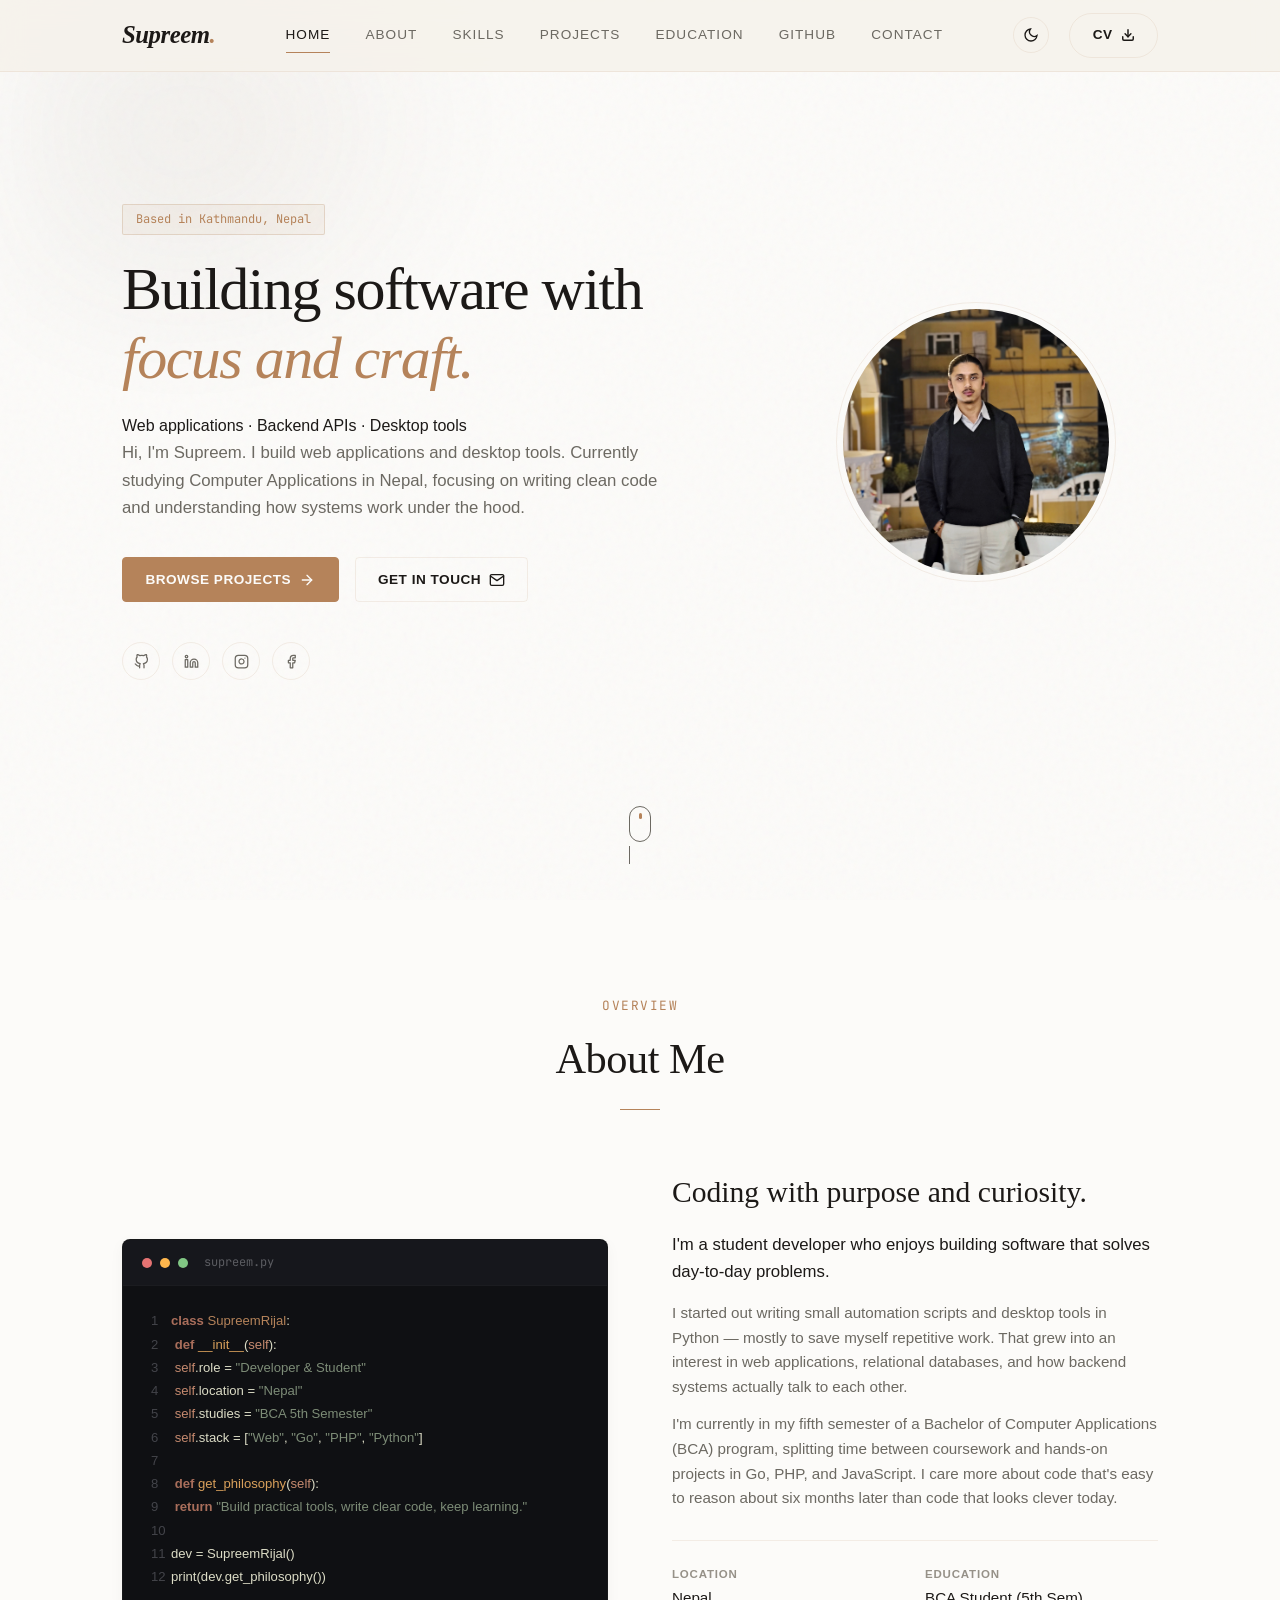
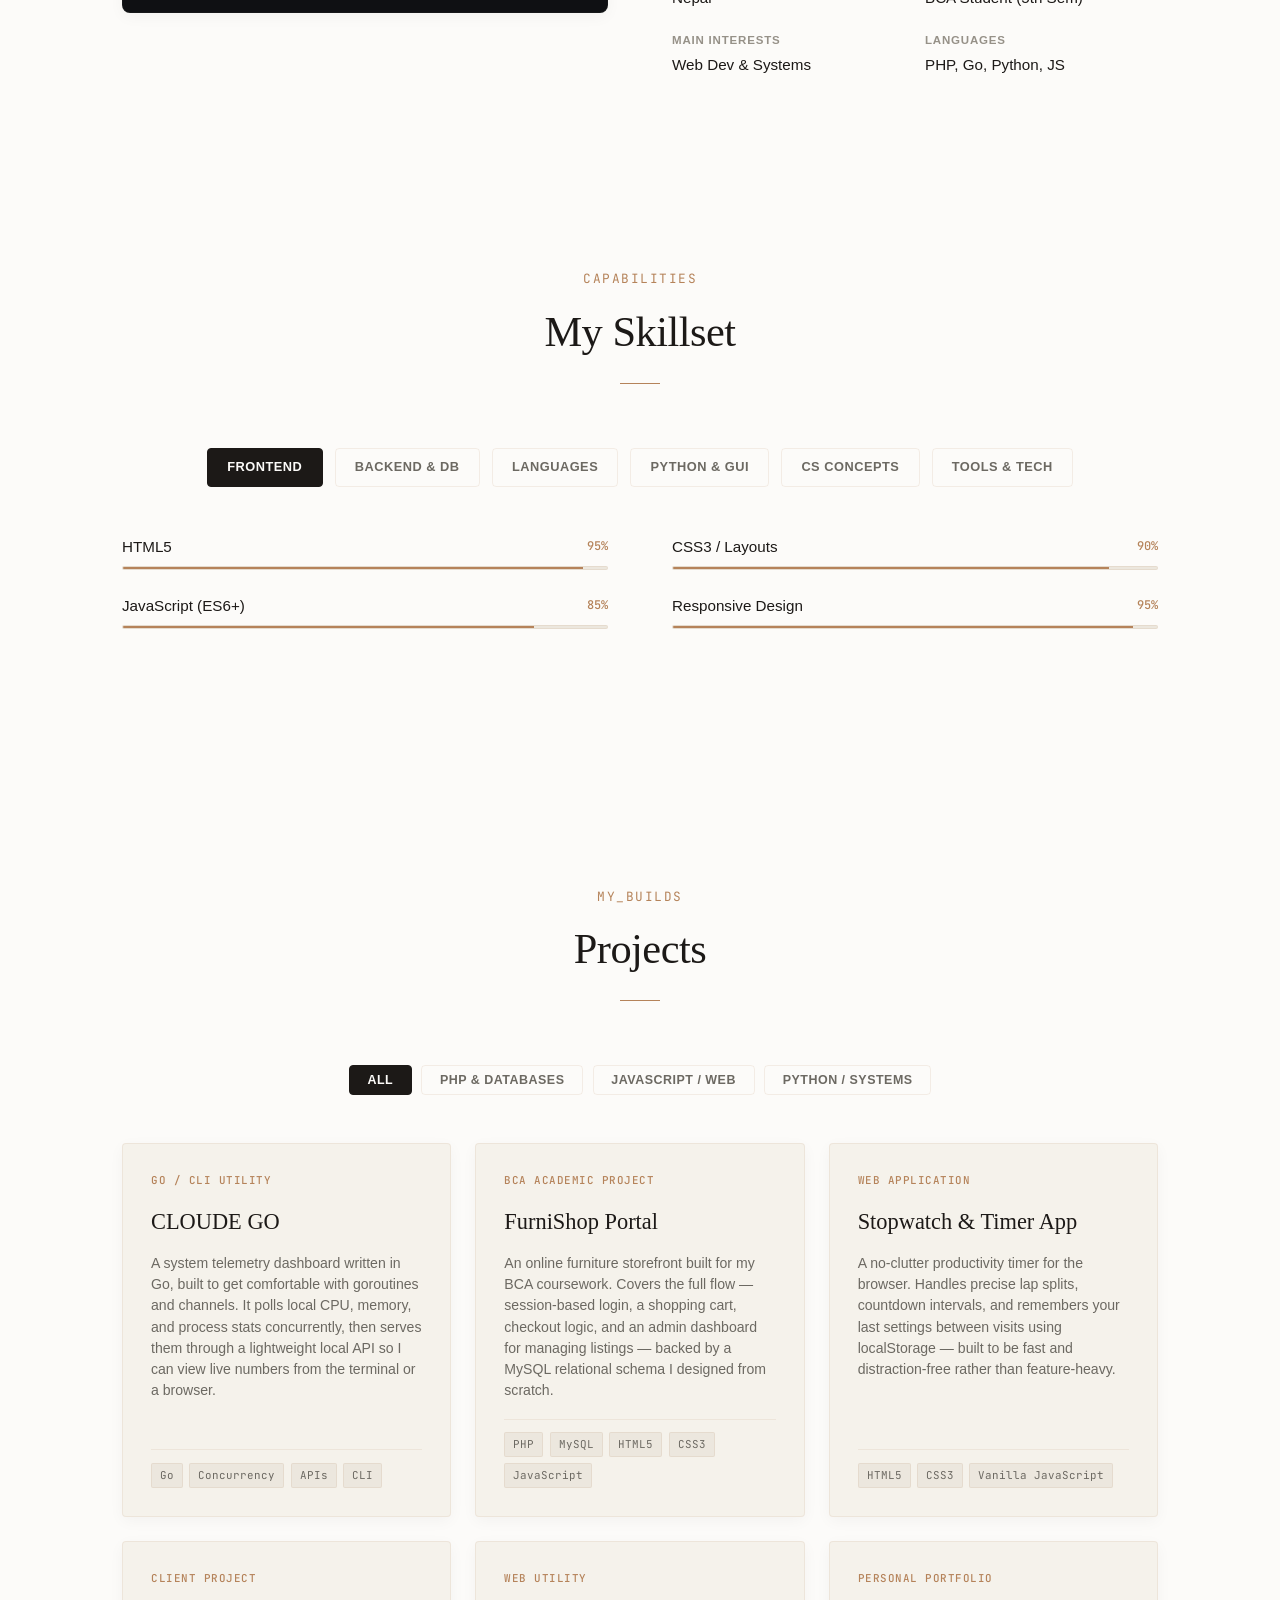
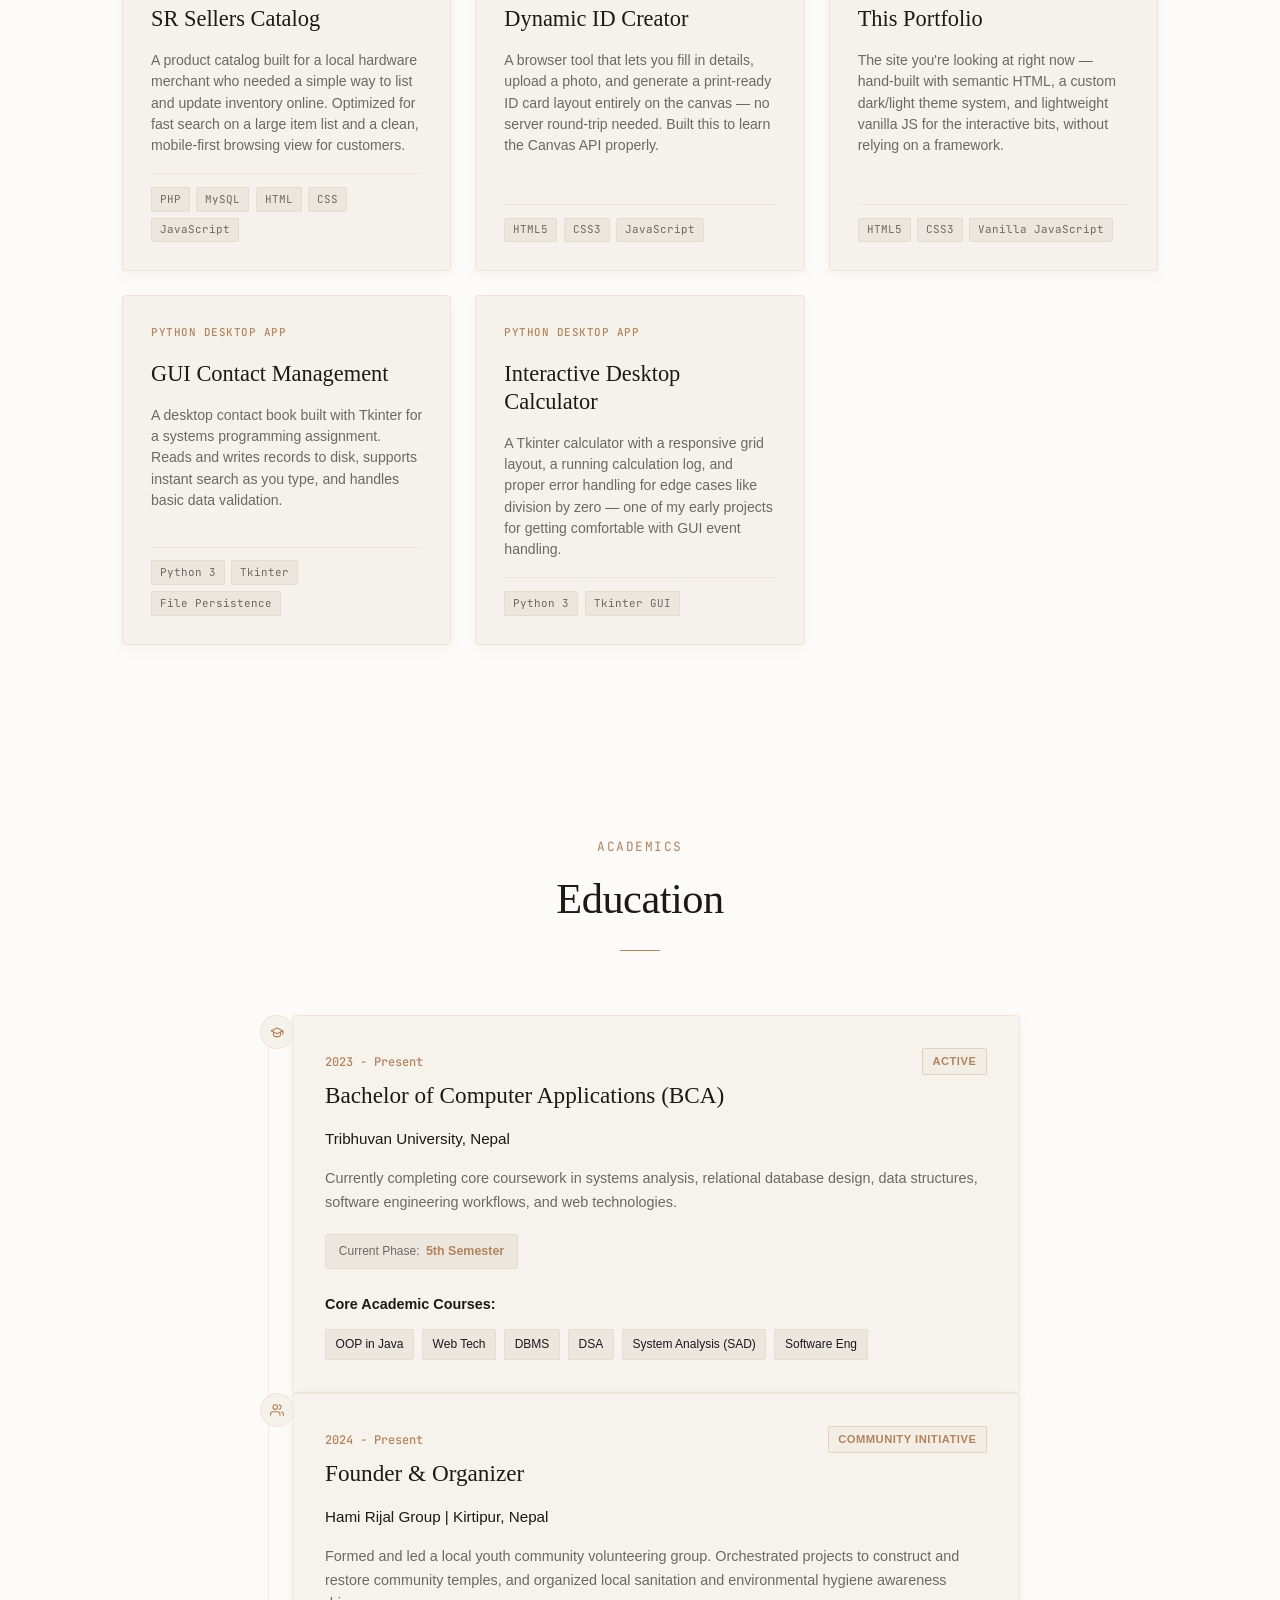
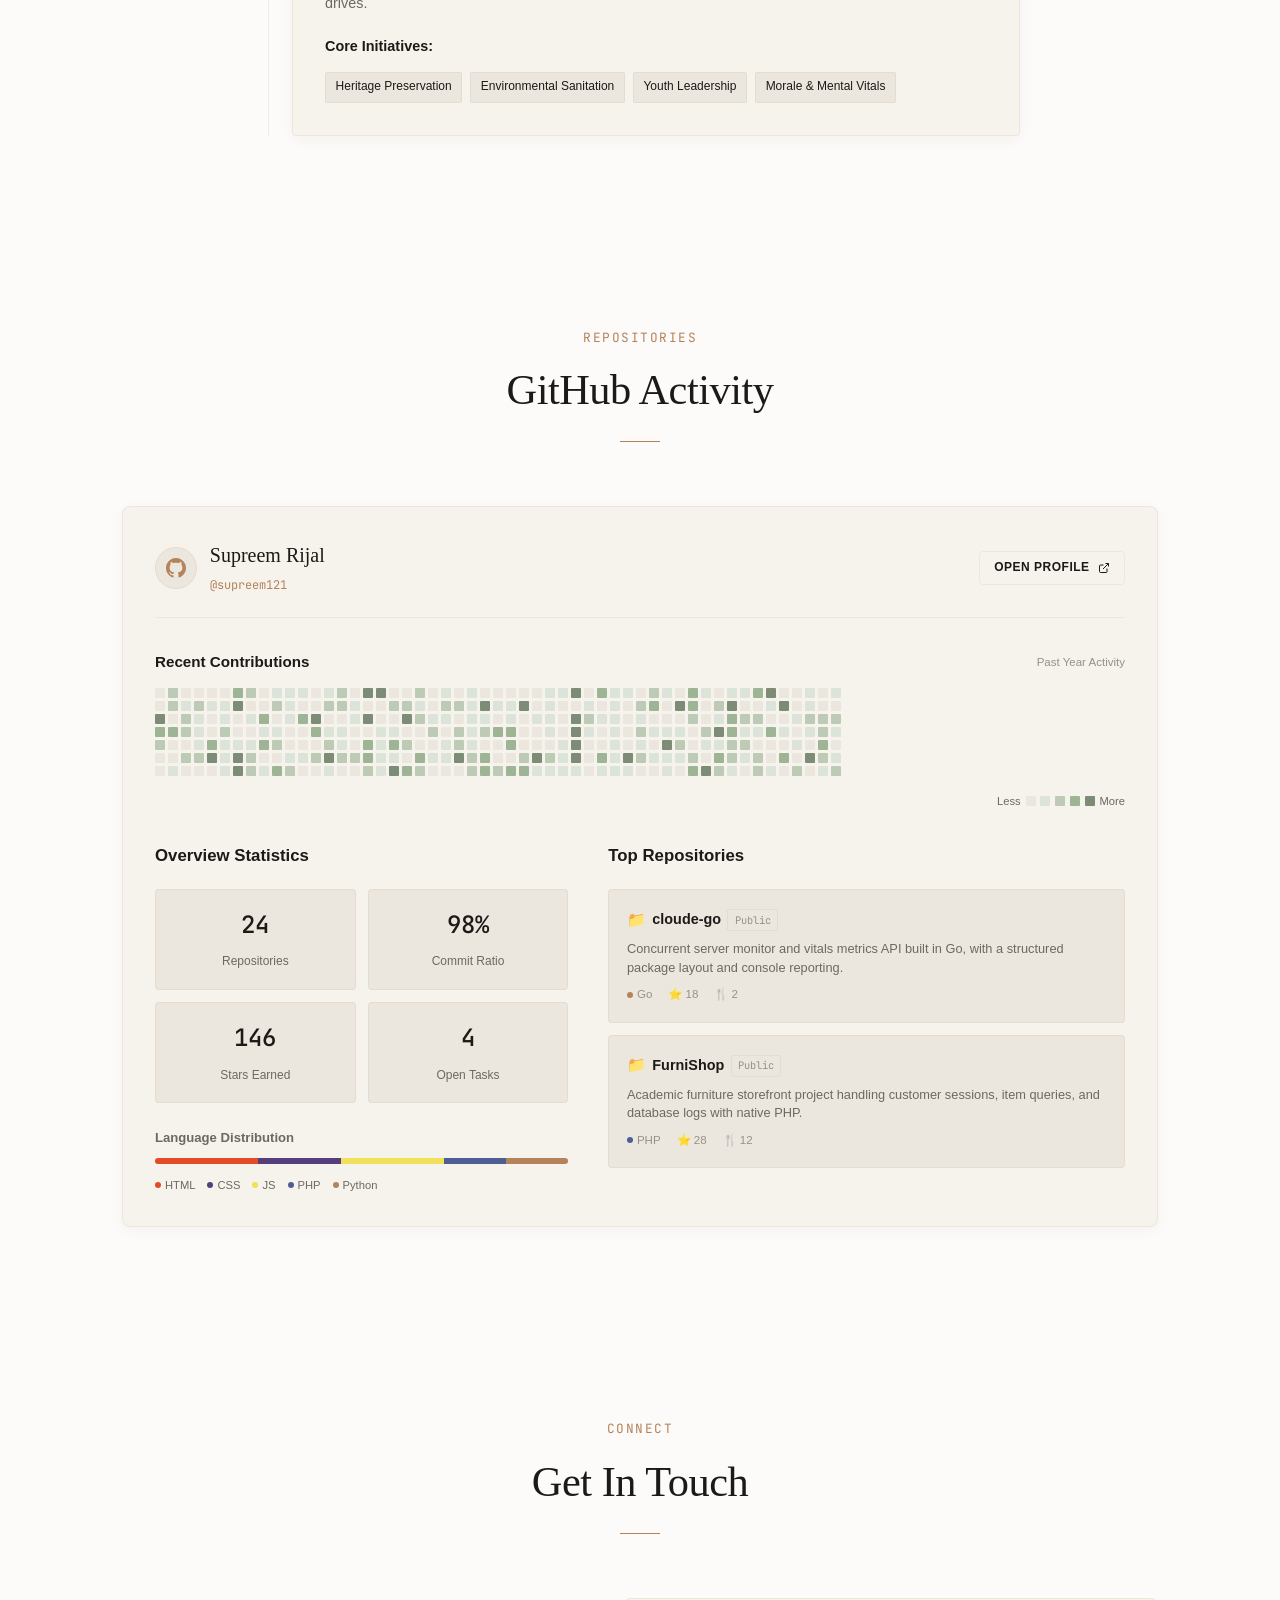
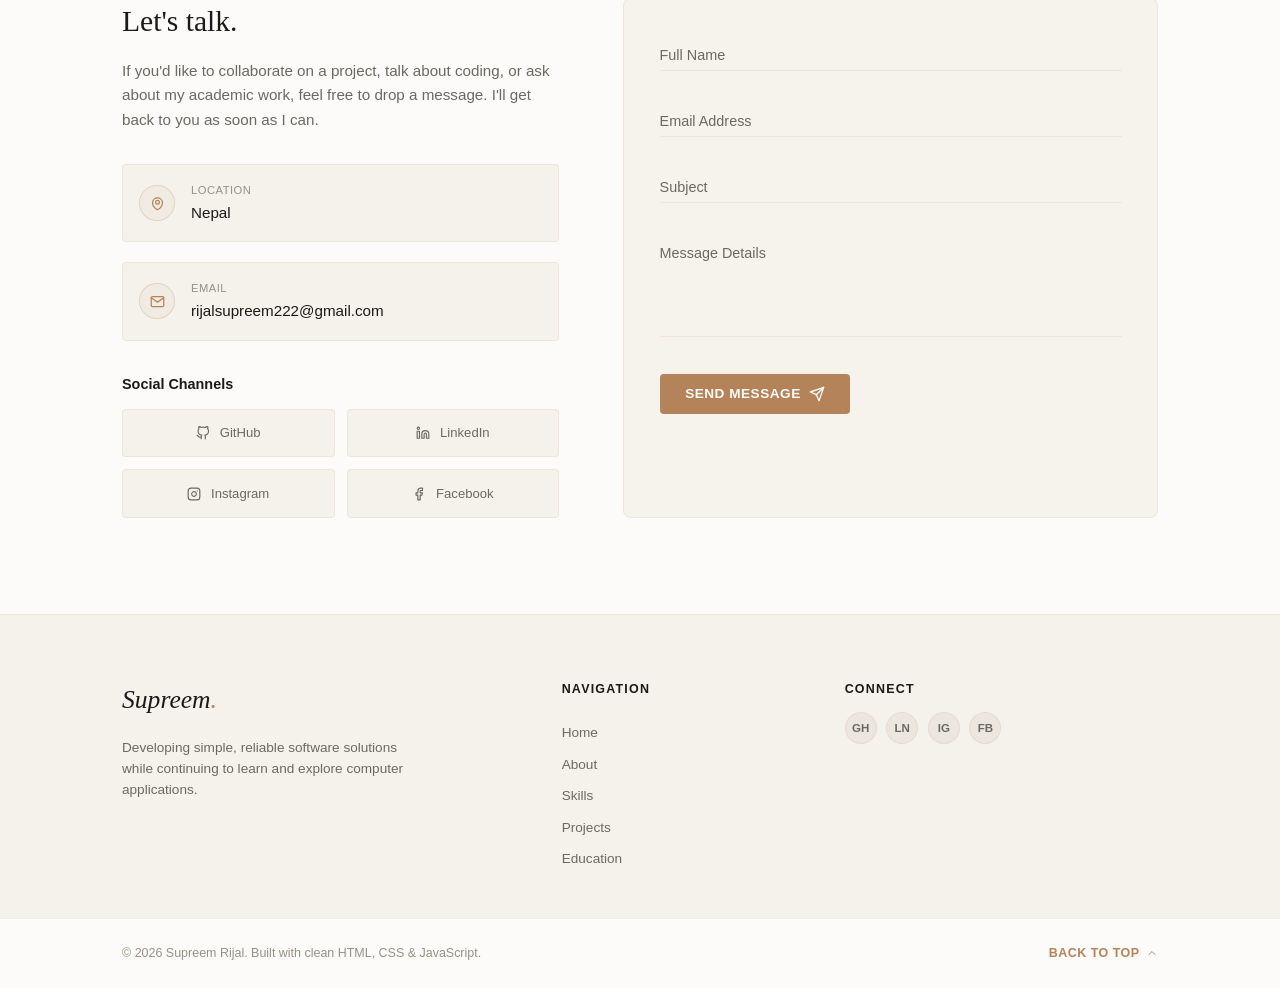
==== commit 6af8de9e: "Update index.html" ====
--- a/index.html
+++ b/index.html
@@ -74,16 +74,14 @@
         <section id="home" class="hero-section">
             <div class="container hero-container">
                 <div class="hero-content">
-                    <div class="badge-glow animate-fade-in">Currently coding in Nepal</div>
+                    <div class="badge-glow animate-fade-in">Based in Kathmandu, Nepal</div>
                     <h1 class="hero-title animate-slide-up">
                         Building software with <span class="highlight">focus and craft.</span>
                     </h1>
-                    
-                    <div class="typewriter-container">
-                        <span class="prefix">I focus on</span>
-                        <span class="typewriter-text" id="typewriter"></span>
-                        <span class="cursor">_</span>
-                    </div>
+
+                    <p class="hero-focus-line animate-fade-in">
+                        Web applications &middot; Backend APIs &middot; Desktop tools
+                    </p>
 
                     <p class="hero-tagline animate-fade-in">
                         Hi, I'm Supreem. I build web applications and desktop tools. Currently studying Computer Applications in Nepal, focusing on writing clean code and understanding how systems work under the hood.
@@ -175,13 +173,13 @@
                     <div class="about-info">
                         <h3>Coding with purpose and curiosity.</h3>
                         <p class="summary-lead">
-                            I am a student developer who enjoys building software that solves day-to-day problems.
+                            I'm a student developer who enjoys building software that solves day-to-day problems.
                         </p>
                         <p class="summary-text">
-                            My coding journey started with automation scripts and desktop tools using Python. That curiosity quickly led me to explore web application development, relational databases, and backend APIs.
+                            I started out writing small automation scripts and desktop tools in Python — mostly to save myself repetitive work. That grew into an interest in web applications, relational databases, and how backend systems actually talk to each other.
                         </p>
                         <p class="summary-text">
-                            Currently in my fifth semester of a Bachelor of Computer Applications (BCA) program, I divide my time between academic system concepts and real-world implementation projects using Go, PHP, and JavaScript. I focus on keeping my code organized, my interfaces intuitive, and my solutions practical.
+                            I'm currently in my fifth semester of a Bachelor of Computer Applications (BCA) program, splitting time between coursework and hands-on projects in Go, PHP, and JavaScript. I care more about code that's easy to reason about six months later than code that looks clever today.
                         </p>
                         
                         <div class="bio-details">
@@ -431,12 +429,7 @@
                             <span class="project-tag">Go / CLI Utility</span>
                         </div>
                         <h3 class="project-title">CLOUDE GO</h3>
-                        <p class="project-desc">A concurrent cloud telemetry and system performance dashboard built in Go. Monitors local system processes and serves statistics through a lightweight local API.</p>
-                        <div class="project-features">
-                            <span>⚡ High-performance concurrency</span>
-                            <span>📊 Local server API reporting</span>
-                            <span>⚙️ Interactive terminal interface</span>
-                        </div>
+                        <p class="project-desc">A system telemetry dashboard written in Go, built to get comfortable with goroutines and channels. It polls local CPU, memory, and process stats concurrently, then serves them through a lightweight local API so I can view live numbers from the terminal or a browser.</p>
                         <div class="project-tech">
                             <span>Go</span><span>Concurrency</span><span>APIs</span><span>CLI</span>
                         </div>
@@ -448,12 +441,7 @@
                             <span class="project-tag">BCA Academic Project</span>
                         </div>
                         <h3 class="project-title">FurniShop Portal</h3>
-                        <p class="project-desc">An academic online storefront project for furniture listings. Implements user session authentication, basic checkout logic, and a dynamic admin management dashboard.</p>
-                        <div class="project-features">
-                            <span>🛒 Shopping cart structure</span>
-                            <span>🔑 Secured user login sessions</span>
-                            <span>📂 MySQL relational structure</span>
-                        </div>
+                        <p class="project-desc">An online furniture storefront built for my BCA coursework. Covers the full flow — session-based login, a shopping cart, checkout logic, and an admin dashboard for managing listings — backed by a MySQL relational schema I designed from scratch.</p>
                         <div class="project-tech">
                             <span>PHP</span><span>MySQL</span><span>HTML5</span><span>CSS3</span><span>JavaScript</span>
                         </div>
@@ -465,12 +453,7 @@
                             <span class="project-tag">Web Application</span>
                         </div>
                         <h3 class="project-title">Stopwatch & Timer App</h3>
-                        <p class="project-desc">A clean, distraction-free browser productivity application. Supports precise split lap timing, counting down, customizable interval configurations, and local storage state persistence.</p>
-                        <div class="project-features">
-                            <span>⏱️ Accurate lap/split intervals</span>
-                            <span>💾 Settings local storage caching</span>
-                            <span>🌗 Accessible layout interface</span>
-                        </div>
+                        <p class="project-desc">A no-clutter productivity timer for the browser. Handles precise lap splits, countdown intervals, and remembers your last settings between visits using localStorage — built to be fast and distraction-free rather than feature-heavy.</p>
                         <div class="project-tech">
                             <span>HTML5</span><span>CSS3</span><span>Vanilla JavaScript</span>
                         </div>
@@ -482,12 +465,7 @@
                             <span class="project-tag">Client Project</span>
                         </div>
                         <h3 class="project-title">SR Sellers Catalog</h3>
-                        <p class="project-desc">A custom e-commerce product catalog designed for local hardware merchants. Optimized for fast catalog indexing and simple management views.</p>
-                        <div class="project-features">
-                            <span>📂 Inventory organization database</span>
-                            <span>📱 Clean mobile showcase view</span>
-                            <span>⚡ Fast query load times</span>
-                        </div>
+                        <p class="project-desc">A product catalog built for a local hardware merchant who needed a simple way to list and update inventory online. Optimized for fast search on a large item list and a clean, mobile-first browsing view for customers.</p>
                         <div class="project-tech">
                             <span>PHP</span><span>MySQL</span><span>HTML</span><span>CSS</span><span>JavaScript</span>
                         </div>
@@ -499,12 +477,7 @@
                             <span class="project-tag">Web Utility</span>
                         </div>
                         <h3 class="project-title">Dynamic ID Creator</h3>
-                        <p class="project-desc">A browser-based creator tool that formats custom details, captures user-provided avatars, and prints standard-size identity layouts.</p>
-                        <div class="project-features">
-                            <span>🖨️ Clean print layout margins</span>
-                            <span>🖼️ Local canvas preview handling</span>
-                            <span>⚡ Interactive configuration form</span>
-                        </div>
+                        <p class="project-desc">A browser tool that lets you fill in details, upload a photo, and generate a print-ready ID card layout entirely on the canvas — no server round-trip needed. Built this to learn the Canvas API properly.</p>
                         <div class="project-tech">
                             <span>HTML5</span><span>CSS3</span><span>JavaScript</span>
                         </div>
@@ -515,13 +488,8 @@
                         <div class="project-meta">
                             <span class="project-tag">Personal Portfolio</span>
                         </div>
-                        <h3 class="project-title">Bespoke Developer Portfolio</h3>
-                        <p class="project-desc">This website itself. Crafted with clean semantic structure, custom-tailored theme values, typography pairings, and lightweight local client scripts.</p>
-                        <div class="project-features">
-                            <span>🌗 Dark / Light theme toggles</span>
-                            <span>🌿 Slow ambient mesh visuals</span>
-                            <span>📈 GitHub contribution simulation</span>
-                        </div>
+                        <h3 class="project-title">This Portfolio</h3>
+                        <p class="project-desc">The site you're looking at right now — hand-built with semantic HTML, a custom dark/light theme system, and lightweight vanilla JS for the interactive bits, without relying on a framework.</p>
                         <div class="project-tech">
                             <span>HTML5</span><span>CSS3</span><span>Vanilla JavaScript</span>
                         </div>
@@ -533,12 +501,7 @@
                             <span class="project-tag">Python Desktop App</span>
                         </div>
                         <h3 class="project-title">GUI Contact Management</h3>
-                        <p class="project-desc">A desktop directory application that performs database operations using Python. Saves and loads database states securely to disk.</p>
-                        <div class="project-features">
-                            <span>💾 Binary/text file handling</span>
-                            <span>🔍 Instant search indexing</span>
-                            <span>🖥️ Clean Tkinter graphical controls</span>
-                        </div>
+                        <p class="project-desc">A desktop contact book built with Tkinter for a systems programming assignment. Reads and writes records to disk, supports instant search as you type, and handles basic data validation.</p>
                         <div class="project-tech">
                             <span>Python 3</span><span>Tkinter</span><span>File Persistence</span>
                         </div>
@@ -550,12 +513,7 @@
                             <span class="project-tag">Python Desktop App</span>
                         </div>
                         <h3 class="project-title">Interactive Desktop Calculator</h3>
-                        <p class="project-desc">A GUI desktop calculation utility built using Python. Includes division by zero handling, responsive grid styling, and calculation logging.</p>
-                        <div class="project-features">
-                            <span>🧮 Complete calculations loop</span>
-                            <span>🎹 Fully interactive layout grid</span>
-                            <span>⚠️ Active operation error traps</span>
-                        </div>
+                        <p class="project-desc">A Tkinter calculator with a responsive grid layout, a running calculation log, and proper error handling for edge cases like division by zero — one of my early projects for getting comfortable with GUI event handling.</p>
                         <div class="project-tech">
                             <span>Python 3</span><span>Tkinter GUI</span>
                         </div>
@@ -707,6 +665,7 @@
                                     <span class="stat-lbl">Open Tasks</span>
                                 </div>
                             </div>
+                            <!-- NOTE (Claude): confirm these numbers are real / wire to live GitHub API — see chat -->
                             <div class="lang-doughnut-sim">
                                 <h5>Language Distribution</h5>
                                 <div class="bar-lang-tracker">
@@ -735,7 +694,7 @@
                                     <a href="https://github.com/supreem121/cloude-go" target="_blank" rel="noopener noreferrer" class="repo-item-link">cloude-go</a>
                                     <span class="repo-badge">Public</span>
                                 </div>
-                                <p class="repo-desc">Concurrent server monitor and vitals metrics api built in Go. Structured package layout and console reporting.</p>
+                                <p class="repo-desc">Concurrent server monitor and vitals metrics API built in Go, with a structured package layout and console reporting.</p>
                                 <div class="repo-footer">
                                     <span><span class="dot-col d-py"></span>Go</span>
                                     <span>⭐ 18</span>
@@ -748,7 +707,7 @@
                                     <a href="https://github.com/supreem121/FurniShop" target="_blank" rel="noopener noreferrer" class="repo-item-link">FurniShop</a>
                                     <span class="repo-badge">Public</span>
                                 </div>
-                                <p class="repo-desc">Academic furniture database project. Handles customer sessions, item queries, and database logs with native PHP.</p>
+                                <p class="repo-desc">Academic furniture storefront project handling customer sessions, item queries, and database logs with native PHP.</p>
                                 <div class="repo-footer">
                                     <span><span class="dot-col d-php"></span>PHP</span>
                                     <span>⭐ 28</span>
@@ -811,11 +770,11 @@
                                 <span>LinkedIn</span>
                             </a>
                             <a href="https://www.instagram.com/supreem_rijal0" target="_blank" rel="noopener noreferrer" class="social-grid-item insta-brand">
-                                <svg xmlns="http://www.w3.org/2000/svg" width="18" height="18" viewBox="0 0 24 24" fill="none" stroke="currentColor" stroke-width="2" stroke-linecap="round" stroke-linejoin="round"><rect x="2" y="2" width="20" height="20" rx="5" ry="5"></rect><path d="M16 11.37A4 4 0 1 1 12.63 8 4 4 0 0 1 16 11.37z"></path><line x1="17.5" y1="6.5" x2="17.51" y2="6.5"></line></svg>
+                                <svg xmlns="http://www.w3.org/2000/svg" viewBox="0 0 24 24" fill="none" stroke="currentColor" stroke-width="2" stroke-linecap="round" stroke-linejoin="round"><rect x="2" y="2" width="20" height="20" rx="5" ry="5"></rect><path d="M16 11.37A4 4 0 1 1 12.63 8 4 4 0 0 1 16 11.37z"></path><line x1="17.5" y1="6.5" x2="17.51" y2="6.5"></line></svg>
                                 <span>Instagram</span>
                             </a>
                             <a href="https://www.facebook.com/share/17mCLfoxjn/" target="_blank" rel="noopener noreferrer" class="social-grid-item fb-brand">
-                                <svg xmlns="http://www.w3.org/2000/svg" width="18" height="18" viewBox="0 0 24 24" fill="none" stroke="currentColor" stroke-width="2" stroke-linecap="round" stroke-linejoin="round"><path d="M18 2h-3a5 5 0 0 0-5 5v3H7v4h3v8h4v-8h3l1-4h-4V7a1 1 0 0 1 1-1h3z"></path></svg>
+                                <svg xmlns="http://www.w3.org/2000/svg" viewBox="0 0 24 24" fill="none" stroke="currentColor" stroke-width="2" stroke-linecap="round" stroke-linejoin="round"><path d="M18 2h-3a5 5 0 0 0-5 5v3H7v4h3v8h4v-8h3l1-4h-4V7a1 1 0 0 1 1-1h3z"></path></svg>
                                 <span>Facebook</span>
                             </a>
                         </div>
--- a/styles.css
+++ b/styles.css
@@ -1,93 +1,102 @@
 /* 
 ========================================================================
-   Supreem Rijal Portfolio Stylesheet - Premium & High-Performance
+   Supreem Rijal Portfolio Stylesheet - Warm Editorial & Craftsmanship
 ========================================================================
 */
 
 /* --- Design Tokens & CSS Variables --- */
 :root {
-    /* Font Choices */
-    --font-heading: 'Outfit', -apple-system, BlinkMacSystemFont, "Segoe UI", Roboto, sans-serif;
-    --font-mono: 'JetBrains Mono', "SFMono-Regular", Consolas, "Liberation Mono", Courier, monospace;
-
-    /* Transition Speeds */
-    --transition-fast: 0.2s cubic-bezier(0.4, 0, 0.2, 1);
-    --transition-normal: 0.4s cubic-bezier(0.4, 0, 0.2, 1);
-    --transition-slow: 0.8s cubic-bezier(0.4, 0, 0.2, 1);
-
-    /* Spacing rules */
-    --container-max: 1200px;
-    --border-radius-sm: 8px;
-    --border-radius-md: 16px;
-    --border-radius-lg: 24px;
+    /* Font System */
+    --font-heading: 'Cormorant Garamond', Georgia, serif;
+    --font-body: 'Plus Jakarta Sans', -apple-system, BlinkMacSystemFont, "Segoe UI", Roboto, sans-serif;
+    --font-mono: 'JetBrains Mono', monospace;
+
+    /* Transition Dynamics */
+    --transition-fast: 0.15s cubic-bezier(0.25, 0.8, 0.25, 1);
+    --transition-normal: 0.3s cubic-bezier(0.25, 0.8, 0.25, 1);
+    --transition-slow: 0.6s cubic-bezier(0.25, 0.8, 0.25, 1);
+
+    /* Spacing & Layout */
+    --container-max: 1100px;
+    --border-radius-sm: 4px;
+    --border-radius-md: 8px;
+    --border-radius-lg: 12px;
+    
+    --z-background: 1;
+    --z-grain: 2;
+    --z-content: 10;
     --z-navbar: 1000;
-    --z-particles: 1;
-    --z-content: 10;
-}
-
-/* --- Dark Theme Variables (Primary) --- */
+}
+
+/* --- Dark Theme Palette (Warm Charcoal & Bronze) --- */
 [data-theme="dark"] {
-    --bg-main: #070a13;
-    --bg-surface: #0e1626;
-    --bg-surface-glass: rgba(14, 22, 38, 0.7);
-    --bg-card: #131d30;
-    
-    --border-color: rgba(255, 255, 255, 0.05);
-    --border-color-glow: rgba(6, 182, 212, 0.3);
-    
-    --text-primary: #f8fafc;
-    --text-muted: #94a3b8;
-    --text-muted-dark: #64748b;
-    
-    --color-primary: #8b5cf6; /* Cyber Purple */
-    --color-primary-rgb: 139, 92, 246;
-    --color-secondary: #06b6d4; /* Neon Cyan */
-    --color-secondary-rgb: 6, 182, 212;
-    --color-accent: #ec4899; /* Neon Pink */
-    
-    --glow-shadow: 0 0 25px rgba(6, 182, 212, 0.15);
-    --glow-shadow-purple: 0 0 25px rgba(139, 92, 246, 0.2);
-    --card-shadow: 0 10px 30px -10px rgba(0, 0, 0, 0.5);
-    
-    --gradient-hero: radial-gradient(circle at 10% 20%, rgba(139, 92, 246, 0.08) 0%, transparent 40%),
-                     radial-gradient(circle at 90% 80%, rgba(6, 182, 212, 0.08) 0%, transparent 40%);
-    --gradient-accent: linear-gradient(135deg, var(--color-primary) 0%, var(--color-secondary) 100%);
-    --scrollbar-thumb: #334155;
-    --scrollbar-track: #070a13;
-}
-
-/* --- Light Theme Variables (Toggleable) --- */
+    --bg-main: #0d0e11;
+    --bg-surface: #14161a;
+    --bg-surface-glass: rgba(20, 22, 26, 0.85);
+    --bg-card: #191c21;
+    
+    --border-color: rgba(212, 163, 115, 0.08);
+    --border-color-glow: rgba(212, 163, 115, 0.2);
+    
+    --text-primary: #f4f3ef;
+    --text-muted: #969591;
+    --text-muted-dark: #666562;
+    
+    --color-primary: #d4a373; /* Warm Ochre/Gold */
+    --color-primary-rgb: 212, 163, 115;
+    --color-secondary: #a3b19b; /* Muted Sage */
+    --color-secondary-rgb: 163, 177, 155;
+    --color-accent: #c68a6f; /* Terracotta */
+    
+    --card-shadow: 0 4px 20px rgba(0, 0, 0, 0.3);
+    --glow-shadow: 0 8px 30px rgba(0, 0, 0, 0.4);
+    
+    --scrollbar-thumb: #2a2d35;
+    --scrollbar-track: #0d0e11;
+    
+    /* Contribution Grid Colors */
+    --git-l0: #191c21;
+    --git-l1: #252a23;
+    --git-l2: #384134;
+    --git-l3: #4e5c49;
+    --git-l4: #6b8064;
+}
+
+/* --- Light Theme Palette (Soft Alabaster & Cream) --- */
 [data-theme="light"] {
-    --bg-main: #f8fafc;
-    --bg-surface: #ffffff;
-    --bg-surface-glass: rgba(255, 255, 255, 0.8);
-    --bg-card: #f1f5f9;
-    
-    --border-color: rgba(0, 0, 0, 0.06);
-    --border-color-glow: rgba(37, 99, 235, 0.2);
-    
-    --text-primary: #0f172a;
-    --text-muted: #475569;
-    --text-muted-dark: #94a3b8;
-    
-    --color-primary: #6366f1; /* Royal Indigo */
-    --color-primary-rgb: 99, 102, 241;
-    --color-secondary: #3b82f6; /* Vibrant Cobalt Blue */
-    --color-secondary-rgb: 59, 130, 246;
-    --color-accent: #0d9488; /* Muted Teal */
-    
-    --glow-shadow: 0 0 25px rgba(59, 130, 246, 0.12);
-    --glow-shadow-purple: 0 0 25px rgba(99, 102, 241, 0.12);
-    --card-shadow: 0 10px 30px -15px rgba(15, 23, 42, 0.08);
-    
-    --gradient-hero: radial-gradient(circle at 10% 20%, rgba(99, 102, 241, 0.06) 0%, transparent 40%),
-                     radial-gradient(circle at 90% 80%, rgba(59, 130, 246, 0.06) 0%, transparent 40%);
-    --gradient-accent: linear-gradient(135deg, var(--color-primary) 0%, var(--color-secondary) 100%);
-    --scrollbar-thumb: #cbd5e1;
-    --scrollbar-track: #f8fafc;
-}
-
-/* --- Global Resets & Basics --- */
+    --bg-main: #fcfbf9;
+    --bg-surface: #f5f2eb;
+    --bg-surface-glass: rgba(245, 242, 235, 0.88);
+    --bg-card: #ece7de;
+    
+    --border-color: rgba(181, 131, 90, 0.12);
+    --border-color-glow: rgba(181, 131, 90, 0.25);
+    
+    --text-primary: #1c1917; /* Warm Slate Black */
+    --text-muted: #6c6962; /* Soft Charcoal */
+    --text-muted-dark: #969188;
+    
+    --color-primary: #b5835a; /* Bronze */
+    --color-primary-rgb: 181, 131, 90;
+    --color-secondary: #7d8c77; /* Deep Sage */
+    --color-secondary-rgb: 125, 140, 119;
+    --color-accent: #a96e5b; /* Copper */
+    
+    --card-shadow: 0 4px 15px rgba(28, 25, 23, 0.04);
+    --glow-shadow: 0 8px 25px rgba(28, 25, 23, 0.06);
+    
+    --scrollbar-thumb: #d9d4cb;
+    --scrollbar-track: #fcfbf9;
+    
+    /* Contribution Grid Colors */
+    --git-l0: #ece7de;
+    --git-l1: #dce3d8;
+    --git-l2: #bdcbb6;
+    --git-l3: #9db495;
+    --git-l4: #7d8c77;
+}
+
+/* --- Global Resets & Elements --- */
 *, *::before, *::after {
     box-sizing: border-box;
     margin: 0;
@@ -101,27 +110,27 @@
 }
 
 body {
-    font-family: var(--font-heading);
+    font-family: var(--font-body);
     background-color: var(--bg-main);
     color: var(--text-primary);
     overflow-x: hidden;
-    line-height: 1.6;
+    line-height: 1.62;
     transition: background-color var(--transition-normal), color var(--transition-normal);
 }
 
-/* Custom Scrollbar styling */
+/* Scrollbar Customization */
 ::-webkit-scrollbar {
-    width: 8px;
+    width: 6px;
 }
 ::-webkit-scrollbar-track {
     background: var(--scrollbar-track);
 }
 ::-webkit-scrollbar-thumb {
     background: var(--scrollbar-thumb);
-    border-radius: 4px;
+    border-radius: 3px;
 }
 ::-webkit-scrollbar-thumb:hover {
-    background: var(--color-secondary);
+    background: var(--color-primary);
 }
 
 a {
@@ -133,25 +142,46 @@
 button, input, textarea {
     font-family: inherit;
     color: inherit;
+    outline: none;
 }
 
 li {
     list-style: none;
 }
 
-/* --- Interactive Particle Canvas Backdrop --- */
+/* --- Subtle Grain Texture Overlay --- */
+.bg-grain {
+    position: fixed;
+    top: 0;
+    left: 0;
+    width: 100vw;
+    height: 100vh;
+    opacity: 0.04;
+    pointer-events: none;
+    z-index: var(--z-grain);
+    background-image: url("data:image/svg+xml,%3Csvg viewBox='0 0 200 200' xmlns='http://www.w3.org/2000/svg'%3E%3Cfilter id='noiseFilter'%3E%3CfeTurbulence type='fractalNoise' baseFrequency='0.8' numOctaves='3' stitchTiles='stitch'/%3E%3C/filter%3E%3Crect width='100%25' height='100%25' filter='url(%23noiseFilter)'/%3E%3C/svg%3E");
+}
+[data-theme="light"] .bg-grain {
+    opacity: 0.035;
+}
+
+/* --- Canvas Mesh Backdrop --- */
 #particleCanvas {
     position: fixed;
     top: 0;
     left: 0;
     width: 100vw;
     height: 100vh;
-    z-index: var(--z-particles);
+    z-index: var(--z-background);
     pointer-events: none;
-    opacity: 0.6;
-}
-
-/* --- Layout Wrappers --- */
+    opacity: 0.45;
+    filter: blur(50px);
+}
+[data-theme="light"] #particleCanvas {
+    opacity: 0.35;
+}
+
+/* --- Container Wrappers --- */
 .container {
     width: 100%;
     max-width: var(--container-max);
@@ -160,28 +190,29 @@
 }
 
 section {
-    padding: 8rem 0;
+    padding: 6rem 0;
     position: relative;
     z-index: var(--z-content);
 }
 
-/* --- Navigation Header bar --- */
+/* --- Navbar Header --- */
 .navbar {
     position: fixed;
     top: 0;
     left: 0;
     width: 100%;
-    height: 80px;
+    height: 72px;
     background-color: var(--bg-surface-glass);
-    backdrop-filter: blur(16px);
-    -webkit-backdrop-filter: blur(16px);
+    backdrop-filter: blur(12px);
+    -webkit-backdrop-filter: blur(12px);
     border-bottom: 1px solid var(--border-color);
     z-index: var(--z-navbar);
     transition: background-color var(--transition-normal), height var(--transition-fast), border-color var(--transition-normal);
 }
 
 .navbar.scrolled {
-    height: 70px;
+    height: 64px;
+    border-bottom-color: var(--border-color-glow);
     box-shadow: var(--card-shadow);
 }
 
@@ -197,49 +228,46 @@
 
 .logo {
     font-family: var(--font-heading);
-    font-size: 1.5rem;
-    font-weight: 800;
-    display: flex;
-    align-items: center;
+    font-size: 1.55rem;
+    font-weight: 600;
+    font-style: italic;
     letter-spacing: -0.5px;
 }
 
 .logo-bracket {
-    color: var(--color-primary);
+    color: var(--text-primary);
     transition: color var(--transition-fast);
 }
 
 .logo-dot {
-    color: var(--color-secondary);
-}
-
-.logo:hover .logo-bracket {
-    color: var(--color-secondary);
+    color: var(--color-primary);
 }
 
 .nav-menu {
     display: flex;
-    gap: 2rem;
+    gap: 2.2rem;
 }
 
 .nav-link {
-    font-size: 0.95rem;
-    font-weight: 500;
+    font-size: 0.85rem;
+    font-weight: 500;
+    text-transform: uppercase;
+    letter-spacing: 1px;
     color: var(--text-muted);
     position: relative;
-    padding: 0.5rem 0;
+    padding: 0.4rem 0;
+    transition: color var(--transition-fast);
 }
 
 .nav-link::after {
     content: '';
     position: absolute;
     bottom: 0;
-    left: 0;
+    left: 50%;
     width: 0;
-    height: 2px;
-    background: var(--gradient-accent);
-    transition: width var(--transition-fast);
-    border-radius: 2px;
+    height: 1px;
+    background-color: var(--color-primary);
+    transition: width var(--transition-fast) ease, left var(--transition-fast) ease;
 }
 
 .nav-link:hover, .nav-link.active {
@@ -248,109 +276,101 @@
 
 .nav-link.active::after {
     width: 100%;
+    left: 0;
 }
 
 .nav-actions {
     display: flex;
     align-items: center;
-    gap: 1.5rem;
-}
-
-/* Theme Toggle styles */
+    gap: 1.25rem;
+}
+
+/* Theme Toggle Button */
 .theme-btn {
     background: none;
     border: 1px solid var(--border-color);
-    width: 40px;
-    height: 40px;
+    width: 36px;
+    height: 36px;
     border-radius: 50%;
     cursor: pointer;
     display: flex;
     justify-content: center;
     align-items: center;
     color: var(--text-primary);
-    background-color: var(--bg-surface);
+    background-color: transparent;
     transition: border-color var(--transition-fast), transform var(--transition-fast);
 }
 
 .theme-btn:hover {
-    border-color: var(--color-secondary);
-    transform: scale(1.05);
+    border-color: var(--color-primary);
 }
 
 .theme-btn svg {
-    width: 20px;
-    height: 20px;
-    transition: transform 0.5s ease;
-}
-
-[data-theme="dark"] .sun-icon {
-    display: block;
-}
-[data-theme="dark"] .moon-icon {
-    display: none;
-}
-[data-theme="light"] .sun-icon {
-    display: none;
-}
-[data-theme="light"] .moon-icon {
-    display: block;
-}
-
-/* Button UI Components */
+    width: 16px;
+    height: 16px;
+}
+
+[data-theme="dark"] .sun-icon { display: block; }
+[data-theme="dark"] .moon-icon { display: none; }
+[data-theme="light"] .sun-icon { display: none; }
+[data-theme="light"] .moon-icon { display: block; }
+
+/* --- Buttons --- */
 .btn {
     display: inline-flex;
     align-items: center;
     justify-content: center;
-    gap: 0.75rem;
-    padding: 0.8rem 1.8rem;
+    gap: 0.5rem;
+    padding: 0.65rem 1.4rem;
     border-radius: var(--border-radius-sm);
-    font-size: 0.95rem;
+    font-size: 0.85rem;
     font-weight: 600;
+    text-transform: uppercase;
+    letter-spacing: 0.5px;
     cursor: pointer;
-    transition: transform var(--transition-fast), box-shadow var(--transition-fast), border-color var(--transition-fast), background-color var(--transition-fast);
-    position: relative;
-    overflow: hidden;
+    transition: all var(--transition-fast);
+    border: 1px solid transparent;
 }
 
 .btn-primary {
-    background: var(--gradient-accent);
-    color: #ffffff;
-    border: none;
+    background-color: var(--color-primary);
+    color: var(--bg-main);
+    border-color: var(--color-primary);
 }
 
 .btn-primary:hover {
-    transform: translateY(-2px);
-    box-shadow: var(--glow-shadow-purple);
+    background-color: transparent;
+    color: var(--color-primary);
+    transform: translateY(-1px);
 }
 
 .btn-secondary {
-    background-color: var(--bg-surface);
+    background-color: transparent;
     color: var(--text-primary);
-    border: 1px solid var(--border-color);
+    border-color: var(--border-color);
 }
 
 .btn-secondary:hover {
-    border-color: var(--color-secondary);
-    transform: translateY(-2px);
-    box-shadow: var(--glow-shadow);
+    border-color: var(--text-primary);
+    transform: translateY(-1px);
 }
 
 .btn-small {
-    padding: 0.5rem 1rem;
-    font-size: 0.85rem;
+    padding: 0.4rem 0.9rem;
+    font-size: 0.75rem;
 }
 
 .resume-btn {
     border-radius: 50px;
 }
 
-/* Mobile Navigation Hamburger */
+/* Hamburger mobile button */
 .hamburger {
     display: none;
     flex-direction: column;
     justify-content: space-between;
-    width: 24px;
-    height: 18px;
+    width: 20px;
+    height: 14px;
     background: none;
     border: none;
     cursor: pointer;
@@ -358,24 +378,22 @@
 
 .hamburger .bar {
     width: 100%;
-    height: 2px;
+    height: 1.5px;
     background-color: var(--text-primary);
     transition: transform var(--transition-fast), opacity var(--transition-fast);
-    border-radius: 2px;
-}
-
-/* --- Hero Section Styles --- */
+}
+
+/* --- Hero Section --- */
 .hero-section {
     min-height: 100vh;
     display: flex;
     align-items: center;
-    padding-top: 100px;
-    background: var(--gradient-hero);
+    padding-top: 80px;
 }
 
 .hero-container {
     display: grid;
-    grid-template-columns: 1.2fr 0.8fr;
+    grid-template-columns: 1.25fr 0.75fr;
     gap: 4rem;
     align-items: center;
 }
@@ -388,39 +406,37 @@
 
 .badge-glow {
     font-family: var(--font-mono);
-    font-size: 0.85rem;
-    color: var(--color-secondary);
-    background-color: rgba(6, 182, 212, 0.08);
+    font-size: 0.75rem;
+    color: var(--color-primary);
+    background-color: rgba(var(--color-primary-rgb), 0.06);
     border: 1px solid var(--border-color-glow);
-    padding: 0.4rem 1rem;
-    border-radius: 50px;
+    padding: 0.3rem 0.8rem;
+    border-radius: 2px;
+    margin-bottom: 1.25rem;
+    display: inline-block;
+}
+
+.hero-title {
+    font-family: var(--font-heading);
+    font-size: 3.75rem;
+    font-weight: 500;
+    line-height: 1.15;
+    margin-bottom: 1.25rem;
+    letter-spacing: -1.5px;
+}
+
+.highlight {
+    font-style: italic;
+    color: var(--color-primary);
+}
+
+.typewriter-container {
+    font-size: 1.25rem;
+    font-weight: 500;
     margin-bottom: 1.5rem;
-    display: inline-block;
-    box-shadow: 0 0 15px rgba(6, 182, 212, 0.05);
-}
-
-.hero-title {
-    font-size: 4rem;
-    font-weight: 800;
-    line-height: 1.1;
-    margin-bottom: 1rem;
-    letter-spacing: -2px;
-}
-
-.highlight {
-    background: var(--gradient-accent);
-    -webkit-background-clip: text;
-    -webkit-text-fill-color: transparent;
-    position: relative;
-}
-
-.typewriter-container {
-    font-size: 1.75rem;
-    font-weight: 600;
-    margin-bottom: 1.5rem;
-    display: flex;
-    align-items: center;
-    gap: 0.5rem;
+    display: flex;
+    align-items: center;
+    gap: 0.4rem;
 }
 
 .typewriter-container .prefix {
@@ -428,60 +444,60 @@
 }
 
 .typewriter-text {
-    color: var(--color-secondary);
+    color: var(--color-primary);
+    font-family: var(--font-mono);
+    font-size: 1.15rem;
 }
 
 .cursor {
-    color: var(--color-secondary);
-    animation: blink 0.8s infinite;
+    color: var(--color-primary);
+    animation: blink-cursor 0.8s infinite;
 }
 
 .hero-tagline {
-    font-size: 1.15rem;
-    color: var(--text-muted);
+    font-size: 1.05rem;
+    color: var(--text-muted);
+    margin-bottom: 2.2rem;
+    max-width: 540px;
+    line-height: 1.65;
+}
+
+.hero-buttons {
+    display: flex;
+    gap: 1rem;
     margin-bottom: 2.5rem;
-    max-width: 580px;
-}
-
-.hero-buttons {
-    display: flex;
-    gap: 1.5rem;
-    margin-bottom: 3rem;
 }
 
 .hero-socials {
     display: flex;
-    gap: 1rem;
+    gap: 0.75rem;
 }
 
 .social-icon-btn {
-    width: 44px;
-    height: 44px;
+    width: 38px;
+    height: 38px;
     border-radius: 50%;
-    background-color: var(--bg-surface);
     border: 1px solid var(--border-color);
     display: flex;
     justify-content: center;
     align-items: center;
     color: var(--text-muted);
-    transition: transform var(--transition-fast), border-color var(--transition-fast), color var(--transition-fast), box-shadow var(--transition-fast);
+    transition: all var(--transition-fast);
 }
 
 .social-icon-btn svg {
-    width: 18px;
-    height: 18px;
+    width: 15px;
+    height: 15px;
 }
 
 .social-icon-btn:hover {
-    color: var(--color-secondary);
-    border-color: var(--color-secondary);
-    transform: translateY(-3px);
-    box-shadow: var(--glow-shadow);
-}
-
-/* Hero Portrait Shell & Floating Elements */
+    color: var(--text-primary);
+    border-color: var(--text-primary);
+    transform: translateY(-2px);
+}
+
+/* Image wrapper */
 .hero-image-wrapper {
-    position: relative;
     display: flex;
     justify-content: center;
     align-items: center;
@@ -490,26 +506,16 @@
 .photo-glow-border {
     position: relative;
     border-radius: 50%;
-    padding: 8px;
-    background: linear-gradient(135deg, rgba(139, 92, 246, 0.4) 0%, rgba(6, 182, 212, 0.4) 100%);
-    box-shadow: var(--glow-shadow-purple);
-    width: 320px;
-    height: 320px;
+    padding: 6px;
+    border: 1px solid var(--border-color);
+    width: 280px;
+    height: 280px;
     transition: transform var(--transition-normal);
 }
 
-.photo-glow-border::before {
-    content: '';
-    position: absolute;
-    top: -2px;
-    left: -2px;
-    right: -2px;
-    bottom: -2px;
-    border-radius: 50%;
-    background: var(--gradient-accent);
-    z-index: -1;
-    opacity: 0.5;
-    filter: blur(12px);
+.photo-glow-border:hover {
+    transform: scale(1.02);
+    border-color: var(--color-primary);
 }
 
 .portrait-container {
@@ -518,85 +524,17 @@
     border-radius: 50%;
     overflow: hidden;
     background-color: var(--bg-surface);
-    position: relative;
-    border: 4px solid var(--bg-main);
-    display: flex;
-    justify-content: center;
-    align-items: center;
 }
 
 .profile-img {
     width: 100%;
     height: 100%;
     object-fit: cover;
+    filter: grayscale(10%) contrast(105%);
     transition: transform var(--transition-normal);
 }
 
-.portrait-container:hover .profile-img {
-    transform: scale(1.08);
-}
-
-/* Floating photo hints */
-.photo-upload-hint {
-    position: absolute;
-    top: 0;
-    left: 0;
-    width: 100%;
-    height: 100%;
-    background-color: rgba(14, 22, 38, 0.9);
-    display: flex;
-    flex-direction: column;
-    justify-content: center;
-    align-items: center;
-    gap: 0.5rem;
-    color: #ffffff;
-    opacity: 0;
-    transition: opacity var(--transition-fast);
-    pointer-events: none;
-    font-size: 0.85rem;
-    text-align: center;
-    padding: 1.5rem;
-}
-
-/* If it is an inline SVG data placeholder, let hint show slightly */
-.profile-img.placeholder-glow ~ .photo-upload-hint {
-    opacity: 0.8;
-}
-
-.portrait-container:hover .photo-upload-hint {
-    opacity: 0.95;
-}
-
-/* Dynamic floating tech icons */
-.tech-float {
-    position: absolute;
-    width: 46px;
-    height: 46px;
-    border-radius: 50%;
-    background-color: var(--bg-surface-glass);
-    border: 1px solid var(--border-color);
-    display: flex;
-    justify-content: center;
-    align-items: center;
-    padding: 10px;
-    color: var(--text-primary);
-    box-shadow: var(--card-shadow);
-    z-index: 5;
-    animation: floating 6s ease-in-out infinite;
-    backdrop-filter: blur(8px);
-}
-
-.tech-float svg {
-    width: 100%;
-    height: 100%;
-}
-
-.tech-html { top: 10%; left: -5%; animation-delay: 0s; color: #f97316; }
-.tech-css { bottom: 15%; left: -10%; animation-delay: 1.5s; }
-.tech-js { top: -5%; right: 10%; animation-delay: 3s; color: #eab308; }
-.tech-python { bottom: 10%; right: -5%; animation-delay: 4.5s; color: #3b82f6; }
-
-/* Mouse Scroll Indicator */
+/* Scroll indicator mouse */
 .scroll-indicator {
     position: absolute;
     bottom: 2rem;
@@ -605,39 +543,39 @@
     display: flex;
     flex-direction: column;
     align-items: center;
-    gap: 0.5rem;
 }
 
 .mouse {
-    width: 26px;
-    height: 42px;
-    border: 2px solid var(--text-muted);
-    border-radius: 20px;
+    width: 22px;
+    height: 36px;
+    border: 1px solid var(--text-muted);
+    border-radius: 12px;
     display: flex;
     justify-content: center;
-    padding-top: 8px;
+    padding-top: 6px;
 }
 
 .wheel {
-    width: 4px;
-    height: 8px;
-    background-color: var(--color-secondary);
+    width: 3px;
+    height: 6px;
+    background-color: var(--color-primary);
     border-radius: 2px;
     animation: scroll-wheel 1.6s ease infinite;
 }
 
 .arrow {
-    width: 8px;
-    height: 8px;
-    border-right: 2px solid var(--text-muted);
-    border-bottom: 2px solid var(--text-muted);
+    width: 6px;
+    height: 6px;
+    border-right: 1.5px solid var(--text-muted);
+    border-bottom: 1.5px solid var(--text-muted);
     transform: rotate(45deg);
+    margin-top: 4px;
     animation: scroll-arrow 1.6s ease infinite;
 }
 
 /* --- Section Headings --- */
 .section-header {
-    margin-bottom: 5rem;
+    margin-bottom: 4rem;
     text-align: center;
     display: flex;
     flex-direction: column;
@@ -646,29 +584,29 @@
 
 .subtitle {
     font-family: var(--font-mono);
-    font-size: 0.9rem;
-    color: var(--color-secondary);
-    text-transform: lowercase;
+    font-size: 0.8rem;
+    color: var(--color-primary);
+    text-transform: uppercase;
     margin-bottom: 0.5rem;
     display: block;
-    letter-spacing: 1px;
+    letter-spacing: 1.5px;
 }
 
 .section-title {
-    font-size: 2.75rem;
-    font-weight: 800;
-    letter-spacing: -1px;
+    font-family: var(--font-heading);
+    font-size: 2.65rem;
+    font-weight: 500;
+    letter-spacing: -0.5px;
 }
 
 .title-underline {
-    width: 60px;
-    height: 4px;
-    background: var(--gradient-accent);
-    border-radius: 2px;
+    width: 40px;
+    height: 1px;
+    background-color: var(--color-primary);
     margin-top: 1rem;
 }
 
-/* --- About Me Styles (Code Editor Terminal) --- */
+/* --- About Me Section --- */
 .about-grid {
     display: grid;
     grid-template-columns: 1fr 1fr;
@@ -676,156 +614,155 @@
     align-items: center;
 }
 
-/* Terminal Styling */
+/* Terminal Mockup */
 .terminal-card {
-    background-color: #0b0f19;
-    border: 1px solid rgba(255, 255, 255, 0.05);
+    background-color: #0f1013;
+    border: 1px solid rgba(255, 255, 255, 0.03);
     border-radius: var(--border-radius-md);
-    box-shadow: 0 20px 40px -15px rgba(0, 0, 0, 0.6);
+    box-shadow: var(--card-shadow);
     overflow: hidden;
-    height: 100%;
 }
 
 .terminal-header {
-    background-color: #121824;
-    padding: 1rem 1.5rem;
-    display: flex;
-    align-items: center;
-    gap: 0.6rem;
-    border-bottom: 1px solid rgba(255, 255, 255, 0.03);
+    background-color: #16171c;
+    padding: 0.8rem 1.2rem;
+    display: flex;
+    align-items: center;
+    gap: 0.5rem;
+    border-bottom: 1px solid rgba(255, 255, 255, 0.02);
 }
 
 .terminal-dot {
-    width: 12px;
-    height: 12px;
+    width: 10px;
+    height: 10px;
     border-radius: 50%;
 }
-.terminal-dot.red { background-color: #ef4444; }
-.terminal-dot.yellow { background-color: #f59e0b; }
-.terminal-dot.green { background-color: #10b981; }
+.terminal-dot.red { background-color: #e57373; }
+.terminal-dot.yellow { background-color: #ffb74d; }
+.terminal-dot.green { background-color: #81c784; }
 
 .terminal-title {
     font-family: var(--font-mono);
-    font-size: 0.8rem;
-    color: #64748b;
+    font-size: 0.75rem;
+    color: #5b5c61;
     margin-left: 0.5rem;
 }
 
 .terminal-body {
-    padding: 1.75rem 2rem;
-    font-size: 0.85rem;
-    color: #e2e8f0;
-    line-height: 1.7;
+    padding: 1.5rem 1.75rem;
+    font-size: 0.82rem;
+    color: #dcdcc6;
+    line-height: 1.65;
     overflow-x: auto;
 }
 
 .line-num {
     display: inline-block;
-    width: 24px;
-    color: #475569;
+    width: 20px;
+    color: #43444a;
     user-select: none;
 }
 
 .line-break {
     display: block;
-    content: '';
-    margin-bottom: 0.15rem;
-}
-
-/* Python Syntax Highlighting colors */
-.token.keyword { color: #f43f5e; font-weight: bold; }
-.token.class-name { color: #38bdf8; }
-.token.string { color: #34d399; }
-.token.function { color: #fbbf24; }
-.token.self { color: #fb7185; }
-
-/* About Info styling */
+    margin-bottom: 0.1rem;
+}
+
+/* Code highlight classes map to organic palette */
+.token.keyword { color: var(--color-accent); font-weight: bold; }
+.token.class-name { color: var(--color-primary); }
+.token.string { color: var(--color-secondary); }
+.token.function { color: #d9a05b; }
+.token.self { color: #c68a6f; }
+
+/* About text content */
 .about-info h3 {
-    font-size: 1.75rem;
-    font-weight: 700;
-    margin-bottom: 1.5rem;
-    line-height: 1.3;
+    font-family: var(--font-heading);
+    font-size: 1.85rem;
+    font-weight: 500;
+    margin-bottom: 1.2rem;
+    line-height: 1.25;
 }
 
 .summary-lead {
-    font-size: 1.1rem;
+    font-size: 1.05rem;
     color: var(--text-primary);
     font-weight: 500;
-    margin-bottom: 1.25rem;
+    margin-bottom: 1rem;
 }
 
 .summary-text {
     color: var(--text-muted);
-    font-size: 0.98rem;
-    margin-bottom: 1rem;
+    font-size: 0.95rem;
+    margin-bottom: 0.8rem;
 }
 
 .bio-details {
     display: grid;
     grid-template-columns: 1fr 1fr;
-    gap: 1.5rem;
-    margin-top: 2rem;
+    gap: 1.25rem;
+    margin-top: 1.8rem;
     border-top: 1px solid var(--border-color);
-    padding-top: 2rem;
+    padding-top: 1.5rem;
 }
 
 .bio-item {
     display: flex;
     flex-direction: column;
-    gap: 0.35rem;
+    gap: 0.2rem;
 }
 
 .bio-label {
-    font-size: 0.8rem;
+    font-size: 0.72rem;
     text-transform: uppercase;
-    letter-spacing: 1px;
+    letter-spacing: 0.8px;
     color: var(--text-muted-dark);
     font-weight: 600;
 }
 
 .bio-val {
-    font-size: 1rem;
-    font-weight: 600;
+    font-size: 0.95rem;
+    font-weight: 500;
     color: var(--text-primary);
 }
 
-/* --- Skills Section Styles --- */
+/* --- Skills Section --- */
 .skills-tabs-container {
     display: flex;
     justify-content: center;
     flex-wrap: wrap;
-    gap: 1rem;
-    margin-bottom: 3.5rem;
+    gap: 0.75rem;
+    margin-bottom: 3rem;
 }
 
 .skills-tab {
-    background-color: var(--bg-surface);
-    border: 1px solid var(--border-color);
-    padding: 0.75rem 1.5rem;
-    border-radius: 50px;
-    font-size: 0.9rem;
+    background-color: transparent;
+    border: 1px solid var(--border-color);
+    padding: 0.5rem 1.2rem;
+    border-radius: var(--border-radius-sm);
+    font-size: 0.8rem;
     font-weight: 600;
+    text-transform: uppercase;
+    letter-spacing: 0.5px;
     color: var(--text-muted);
     cursor: pointer;
-    transition: transform var(--transition-fast), border-color var(--transition-fast), color var(--transition-fast), background-color var(--transition-fast), box-shadow var(--transition-fast);
+    transition: all var(--transition-fast);
 }
 
 .skills-tab:hover {
-    border-color: var(--color-secondary);
+    border-color: var(--text-primary);
     color: var(--text-primary);
-    transform: translateY(-2px);
 }
 
 .skills-tab.active {
-    background: var(--gradient-accent);
-    color: #ffffff;
-    border-color: transparent;
-    box-shadow: var(--glow-shadow-purple);
+    background-color: var(--text-primary);
+    color: var(--bg-main);
+    border-color: var(--text-primary);
 }
 
 .skills-panels {
     position: relative;
-    min-height: 250px;
+    min-height: 160px;
 }
 
 .skills-panel {
@@ -835,7 +772,7 @@
     left: 0;
     width: 100%;
     opacity: 0;
-    transform: translateY(15px);
+    transform: translateY(8px);
     transition: opacity var(--transition-normal), transform var(--transition-normal);
 }
 
@@ -846,17 +783,16 @@
     transform: translateY(0);
 }
 
-/* Skill Progress Bars Grid */
 .skills-grid {
     display: grid;
     grid-template-columns: 1fr 1fr;
-    gap: 2.5rem 4rem;
+    gap: 1.5rem 4rem;
 }
 
 .skill-card {
     display: flex;
     flex-direction: column;
-    gap: 0.6rem;
+    gap: 0.4rem;
 }
 
 .skill-header {
@@ -866,22 +802,22 @@
 }
 
 .skill-name {
-    font-size: 1.05rem;
-    font-weight: 600;
+    font-size: 0.95rem;
+    font-weight: 500;
 }
 
 .skill-percentage {
     font-family: var(--font-mono);
-    font-size: 0.9rem;
-    color: var(--color-secondary);
-    font-weight: 700;
+    font-size: 0.75rem;
+    color: var(--color-primary);
+    font-weight: 500;
 }
 
 .skill-bar {
     width: 100%;
-    height: 8px;
+    height: 4px;
     background-color: var(--bg-card);
-    border-radius: 10px;
+    border-radius: 2px;
     overflow: hidden;
     position: relative;
     border: 1px solid var(--border-color);
@@ -889,73 +825,70 @@
 
 .skill-progress {
     height: 100%;
-    border-radius: 10px;
-    background: var(--gradient-accent);
-    box-shadow: 0 0 10px rgba(139, 92, 246, 0.4);
-    transition: width 1.2s cubic-bezier(0.1, 0.8, 0.3, 1);
-}
-
-/* Skill Badges layout (for tools panel) */
+    background-color: var(--color-primary);
+    transition: width 1s cubic-bezier(0.1, 0.8, 0.3, 1);
+}
+
+/* Tools badges grid */
 .skills-badges {
     display: flex;
     flex-wrap: wrap;
     justify-content: center;
-    gap: 1.2rem;
-    max-width: 800px;
+    gap: 1rem;
+    max-width: 760px;
     margin: 0 auto;
-    padding-top: 1.5rem;
 }
 
 .skill-badge {
     background-color: var(--bg-surface);
     border: 1px solid var(--border-color);
-    padding: 0.8rem 1.6rem;
+    padding: 0.6rem 1.2rem;
     border-radius: var(--border-radius-sm);
-    font-size: 0.95rem;
-    font-weight: 600;
-    display: flex;
-    align-items: center;
-    gap: 0.75rem;
-    transition: transform var(--transition-fast), border-color var(--transition-fast), box-shadow var(--transition-fast);
+    font-size: 0.85rem;
+    font-weight: 500;
+    display: flex;
+    align-items: center;
+    gap: 0.6rem;
+    transition: all var(--transition-fast);
 }
 
 .skill-badge:hover {
-    border-color: var(--color-secondary);
-    transform: translateY(-3px);
-    box-shadow: var(--glow-shadow);
+    border-color: var(--color-primary);
+    transform: translateY(-1px);
 }
 
 .badge-dot {
-    width: 8px;
-    height: 8px;
+    width: 6px;
+    height: 6px;
     border-radius: 50%;
-    background-color: var(--color-secondary);
-    box-shadow: 0 0 8px var(--color-secondary);
-}
-
-/* --- Featured Projects Section Styles --- */
+    background-color: var(--color-primary);
+}
+
+/* --- Projects Section --- */
 .project-filters {
     display: flex;
     justify-content: center;
-    gap: 0.8rem;
-    margin-bottom: 4rem;
+    gap: 0.6rem;
+    margin-bottom: 3rem;
     flex-wrap: wrap;
 }
 
 .filter-btn {
     background: none;
     border: 1px solid var(--border-color);
-    padding: 0.6rem 1.4rem;
-    border-radius: 50px;
-    font-size: 0.85rem;
+    padding: 0.45rem 1.1rem;
+    border-radius: var(--border-radius-sm);
+    font-size: 0.78rem;
     font-weight: 600;
+    text-transform: uppercase;
+    letter-spacing: 0.5px;
     color: var(--text-muted);
     cursor: pointer;
-    transition: border-color var(--transition-fast), color var(--transition-fast), background-color var(--transition-fast);
+    transition: all var(--transition-fast);
 }
 
 .filter-btn:hover {
-    border-color: var(--color-secondary);
+    border-color: var(--text-primary);
     color: var(--text-primary);
 }
 
@@ -965,48 +898,28 @@
     border-color: var(--text-primary);
 }
 
-/* Project Cards Grid */
 .projects-grid {
     display: grid;
-    grid-template-columns: repeat(auto-fill, minmax(350px, 1fr));
-    gap: 2rem;
+    grid-template-columns: repeat(auto-fill, minmax(320px, 1fr));
+    gap: 1.5rem;
 }
 
 .project-card {
     background-color: var(--bg-surface);
     border: 1px solid var(--border-color);
-    border-radius: var(--border-radius-md);
-    padding: 2rem;
+    border-radius: var(--border-radius-sm);
+    padding: 1.75rem;
     display: flex;
     flex-direction: column;
-    gap: 1.25rem;
+    gap: 1.1rem;
     box-shadow: var(--card-shadow);
-    transition: transform var(--transition-normal), border-color var(--transition-normal), box-shadow var(--transition-normal);
-    position: relative;
-    overflow: hidden;
-}
-
-.project-card::after {
-    content: '';
-    position: absolute;
-    top: 0;
-    left: 0;
-    width: 100%;
-    height: 4px;
-    background: var(--gradient-accent);
-    transform: scaleX(0);
-    transform-origin: left;
-    transition: transform var(--transition-normal);
+    transition: all var(--transition-normal);
 }
 
 .project-card:hover {
-    transform: translateY(-6px);
-    border-color: var(--border-color-glow);
+    transform: translateY(-3px);
+    border-color: var(--color-primary);
     box-shadow: var(--glow-shadow);
-}
-
-.project-card:hover::after {
-    transform: scaleX(1);
 }
 
 .project-meta {
@@ -1017,21 +930,22 @@
 
 .project-tag {
     font-family: var(--font-mono);
-    font-size: 0.75rem;
-    font-weight: 700;
+    font-size: 0.68rem;
+    font-weight: 500;
     color: var(--color-primary);
     text-transform: uppercase;
     letter-spacing: 0.5px;
 }
 
 .project-title {
-    font-size: 1.35rem;
-    font-weight: 700;
-    line-height: 1.3;
+    font-family: var(--font-heading);
+    font-size: 1.4rem;
+    font-weight: 500;
+    line-height: 1.25;
 }
 
 .project-desc {
-    font-size: 0.92rem;
+    font-size: 0.88rem;
     color: var(--text-muted);
     line-height: 1.5;
 }
@@ -1039,109 +953,101 @@
 .project-features {
     display: flex;
     flex-direction: column;
-    gap: 0.5rem;
-    background-color: rgba(255, 255, 255, 0.02);
-    border-radius: var(--border-radius-sm);
-    padding: 0.8rem 1rem;
-    border: 1px solid rgba(255, 255, 255, 0.02);
-}
-
-[data-theme="light"] .project-features {
-    background-color: rgba(0, 0, 0, 0.02);
-    border-color: rgba(0, 0, 0, 0.01);
+    gap: 0.4rem;
+    border-top: 1px solid var(--border-color);
+    padding-top: 0.8rem;
 }
 
 .project-features span {
-    font-size: 0.82rem;
-    font-weight: 500;
-    display: flex;
-    align-items: center;
-    gap: 0.5rem;
+    font-size: 0.78rem;
+    display: flex;
+    align-items: center;
+    gap: 0.4rem;
     color: var(--text-primary);
+    font-weight: 500;
 }
 
 .project-tech {
     display: flex;
     flex-wrap: wrap;
-    gap: 0.5rem;
+    gap: 0.4rem;
     margin-top: auto;
+    border-top: 1px solid var(--border-color);
+    padding-top: 0.8rem;
 }
 
 .project-tech span {
     font-family: var(--font-mono);
-    font-size: 0.72rem;
-    font-weight: 600;
+    font-size: 0.68rem;
     background-color: var(--bg-card);
     border: 1px solid var(--border-color);
-    padding: 0.3rem 0.7rem;
-    border-radius: 4px;
-    color: var(--text-muted);
-}
-
-/* Hide animation during filter action */
+    padding: 0.15rem 0.5rem;
+    border-radius: 2px;
+    color: var(--text-muted);
+}
+
 .project-card.fade-out {
     opacity: 0;
-    transform: scale(0.9);
+    transform: scale(0.95);
     display: none;
 }
 
-/* --- Education Timeline Styles --- */
+/* --- Timeline Section --- */
 .timeline-container {
-    max-width: 900px;
+    max-width: 760px;
     margin: 0 auto;
     position: relative;
-    padding-left: 2.5rem;
+    padding-left: 2rem;
 }
 
 .timeline-container::before {
     content: '';
     position: absolute;
     top: 0;
-    left: 10px;
-    width: 2px;
+    left: 8px;
+    width: 1px;
     height: 100%;
-    background: linear-gradient(to bottom, var(--color-primary) 0%, var(--color-secondary) 100%);
-    border-radius: 2px;
+    background-color: var(--border-color);
 }
 
 .timeline-item {
     position: relative;
-    margin-bottom: 4rem;
-}
-
-.timeline-item:last-child {
-    margin-bottom: 0;
 }
 
 .timeline-badge {
     position: absolute;
-    left: -2.5rem;
+    left: -2rem;
     top: 0;
-    width: 44px;
-    height: 44px;
+    width: 34px;
+    height: 34px;
     border-radius: 50%;
-    background: var(--gradient-accent);
-    border: 4px solid var(--bg-main);
+    background-color: var(--bg-surface);
+    border: 1px solid var(--border-color);
     display: flex;
     justify-content: center;
     align-items: center;
-    color: #ffffff;
-    box-shadow: var(--glow-shadow-purple);
+    color: var(--color-primary);
     z-index: 5;
-    transition: transform var(--transition-fast);
+    transition: all var(--transition-fast);
 }
 
 .timeline-item:hover .timeline-badge {
-    transform: scale(1.1);
+    border-color: var(--color-primary);
+    color: var(--text-primary);
+}
+
+.timeline-badge svg {
+    width: 14px;
+    height: 14px;
 }
 
 .timeline-content {
     background-color: var(--bg-surface);
     border: 1px solid var(--border-color);
-    border-radius: var(--border-radius-md);
-    padding: 2.5rem;
+    border-radius: var(--border-radius-sm);
+    padding: 2rem;
     box-shadow: var(--card-shadow);
-    transition: transform var(--transition-normal), border-color var(--transition-normal);
+    transition: all var(--transition-normal);
 }
 
 .timeline-item:hover .timeline-content {
@@ -1153,113 +1059,110 @@
     justify-content: space-between;
     align-items: flex-start;
     flex-wrap: wrap;
-    gap: 1rem;
-    margin-bottom: 0.8rem;
+    gap: 0.75rem;
+    margin-bottom: 0.75rem;
 }
 
 .timeline-date {
     font-family: var(--font-mono);
-    font-size: 0.85rem;
-    font-weight: 700;
-    color: var(--color-secondary);
+    font-size: 0.75rem;
+    color: var(--color-primary);
+    font-weight: 500;
 }
 
 .timeline-degree {
-    font-size: 1.5rem;
-    font-weight: 800;
-    margin-top: 0.25rem;
+    font-family: var(--font-heading);
+    font-size: 1.45rem;
+    font-weight: 500;
+    margin-top: 0.2rem;
 }
 
 .timeline-status {
+    font-size: 0.7rem;
+    font-weight: 600;
+    text-transform: uppercase;
+    letter-spacing: 0.5px;
+    background-color: rgba(var(--color-primary-rgb), 0.05);
+    border: 1px solid var(--border-color-glow);
+    color: var(--color-primary);
+    padding: 0.2rem 0.6rem;
+    border-radius: 2px;
+}
+
+.timeline-school {
+    font-size: 0.95rem;
+    font-weight: 500;
+    color: var(--text-primary);
+    margin-bottom: 1rem;
+}
+
+.timeline-text {
+    color: var(--text-muted);
+    font-size: 0.9rem;
+    margin-bottom: 1.25rem;
+}
+
+.semester-tracker {
+    display: inline-flex;
+    align-items: center;
+    gap: 0.4rem;
+    background-color: var(--bg-card);
+    border: 1px solid var(--border-color);
+    padding: 0.4rem 0.8rem;
+    border-radius: var(--border-radius-sm);
+    margin-bottom: 1.5rem;
+}
+
+.sem-label {
     font-size: 0.75rem;
-    font-weight: 700;
-    background-color: rgba(16, 185, 129, 0.08);
-    border: 1px solid rgba(16, 185, 129, 0.2);
-    color: #10b981;
-    padding: 0.3rem 0.8rem;
-    border-radius: 50px;
-}
-
-.timeline-school {
-    font-size: 1.05rem;
+    color: var(--text-muted);
+}
+
+.sem-val {
+    font-size: 0.78rem;
     font-weight: 600;
+    color: var(--color-primary);
+}
+
+.subjects-title {
+    font-size: 0.9rem;
+    font-weight: 600;
+    margin-bottom: 0.8rem;
+}
+
+.timeline-subjects {
+    display: flex;
+    flex-wrap: wrap;
+    gap: 0.5rem;
+}
+
+.subject-chip {
+    font-size: 0.75rem;
+    font-weight: 500;
+    background-color: var(--bg-card);
+    border: 1px solid var(--border-color);
+    padding: 0.3rem 0.6rem;
+    border-radius: 2px;
+    cursor: help;
+    transition: all var(--transition-fast);
+}
+
+.subject-chip:hover {
+    border-color: var(--color-primary);
     color: var(--text-primary);
-    margin-bottom: 1.25rem;
-}
-
-.timeline-text {
-    color: var(--text-muted);
-    font-size: 0.95rem;
-    margin-bottom: 1.5rem;
-}
-
-.semester-tracker {
-    display: flex;
-    align-items: center;
-    gap: 0.5rem;
-    background-color: var(--bg-card);
-    border: 1px solid var(--border-color);
-    padding: 0.5rem 1rem;
-    border-radius: var(--border-radius-sm);
-    display: inline-flex;
-    margin-bottom: 2rem;
-}
-
-.sem-label {
-    font-size: 0.82rem;
-    color: var(--text-muted);
-    font-weight: 500;
-}
-
-.sem-val {
-    font-size: 0.85rem;
-    font-weight: 700;
-    color: var(--color-primary);
-}
-
-.subjects-title {
-    font-size: 1rem;
-    font-weight: 700;
-    margin-bottom: 1rem;
-    border-bottom: 1px solid var(--border-color);
-    padding-bottom: 0.5rem;
-}
-
-.timeline-subjects {
-    display: flex;
-    flex-wrap: wrap;
-    gap: 0.6rem;
-}
-
-.subject-chip {
-    font-size: 0.82rem;
-    font-weight: 600;
-    background-color: var(--bg-card);
-    border: 1px solid var(--border-color);
-    padding: 0.4rem 0.9rem;
-    border-radius: 4px;
-    cursor: help;
-    transition: background-color var(--transition-fast), border-color var(--transition-fast), color var(--transition-fast);
-}
-
-.subject-chip:hover {
-    border-color: var(--color-secondary);
-    color: var(--text-primary);
-    background-color: rgba(6, 182, 212, 0.05);
-}
-
-/* Glass card utility */
+}
+
 .glass-card {
     background-color: var(--bg-surface-glass);
-    backdrop-filter: blur(16px);
-    -webkit-backdrop-filter: blur(16px);
-}
-
-/* --- GitHub Integration Section --- */
+    backdrop-filter: blur(12px);
+    -webkit-backdrop-filter: blur(12px);
+}
+
+/* --- GitHub Activity Section --- */
 .github-dashboard {
     border: 1px solid var(--border-color);
-    border-radius: var(--border-radius-lg);
-    padding: 2.5rem;
+    border-radius: var(--border-radius-md);
+    padding: 2rem;
     box-shadow: var(--card-shadow);
 }
 
@@ -1268,78 +1171,77 @@
     justify-content: space-between;
     align-items: center;
     border-bottom: 1px solid var(--border-color);
-    padding-bottom: 1.5rem;
-    margin-bottom: 2.5rem;
+    padding-bottom: 1.25rem;
+    margin-bottom: 2rem;
     flex-wrap: wrap;
-    gap: 1.5rem;
+    gap: 1.25rem;
 }
 
 .user-info-side {
     display: flex;
     align-items: center;
-    gap: 1rem;
+    gap: 0.8rem;
 }
 
 .git-avatar {
-    width: 48px;
-    height: 48px;
+    width: 42px;
+    height: 42px;
     border-radius: 50%;
-    background-color: var(--color-primary);
-    color: #ffffff;
+    background-color: var(--bg-card);
+    border: 1px solid var(--border-color);
+    color: var(--color-primary);
     display: flex;
     justify-content: center;
     align-items: center;
-    box-shadow: var(--glow-shadow-purple);
 }
 
 .git-logo-svg {
-    width: 24px;
-    height: 24px;
+    width: 20px;
+    height: 20px;
 }
 
 .git-name {
+    font-family: var(--font-heading);
     font-size: 1.25rem;
-    font-weight: 700;
+    font-weight: 500;
 }
 
 .git-username {
     font-family: var(--font-mono);
-    font-size: 0.85rem;
-    color: var(--color-secondary);
+    font-size: 0.75rem;
+    color: var(--color-primary);
+}
+
+.git-contrib-section {
+    margin-bottom: 2rem;
+}
+
+.contrib-header {
+    display: flex;
+    justify-content: space-between;
+    align-items: center;
+    margin-bottom: 0.8rem;
+}
+
+.contrib-header h4 {
+    font-size: 0.95rem;
     font-weight: 600;
 }
 
-/* Simulated contribution graph grid */
-.git-contrib-section {
-    margin-bottom: 2.5rem;
-}
-
-.contrib-header {
-    display: flex;
-    justify-content: space-between;
-    align-items: center;
-    margin-bottom: 1rem;
-}
-
-.contrib-header h4 {
-    font-size: 1.05rem;
-    font-weight: 700;
-}
-
 .contrib-range {
-    font-size: 0.8rem;
+    font-size: 0.72rem;
     color: var(--text-muted-dark);
 }
 
 .contrib-graph-wrapper {
     overflow-x: auto;
-    padding-bottom: 0.5rem;
+    padding-bottom: 0.4rem;
 }
 
 .contrib-grid {
     display: grid;
-    grid-template-columns: repeat(53, 11px);
-    grid-template-rows: repeat(7, 11px);
+    grid-template-columns: repeat(53, 10px);
+    grid-template-rows: repeat(7, 10px);
     gap: 3px;
     width: max-content;
 }
@@ -1347,150 +1249,143 @@
 .contrib-dot {
     width: 100%;
     height: 100%;
-    border-radius: 2px;
-    background-color: var(--bg-card);
+    border-radius: 1px;
+    background-color: var(--git-l0);
     transition: transform var(--transition-fast);
 }
 
 .contrib-dot:hover {
-    transform: scale(1.3);
-}
-
-/* Contribution color levels */
-.level-0 { background-color: var(--bg-card); border: 1px solid var(--border-color); }
-.level-1 { background-color: #0e4429; }
-.level-2 { background-color: #006d32; }
-.level-3 { background-color: #26a641; }
-.level-4 { background-color: #39d353; }
-
-[data-theme="light"] .level-1 { background-color: #9be9a8; }
-[data-theme="light"] .level-2 { background-color: #40c463; }
-[data-theme="light"] .level-3 { background-color: #30a14e; }
-[data-theme="light"] .level-4 { background-color: #216e39; }
+    transform: scale(1.25);
+    z-index: 10;
+}
+
+/* Contrib levels linked to variables */
+.level-0 { background-color: var(--git-l0); }
+.level-1 { background-color: var(--git-l1); }
+.level-2 { background-color: var(--git-l2); }
+.level-3 { background-color: var(--git-l3); }
+.level-4 { background-color: var(--git-l4); }
 
 .contrib-legend {
     display: flex;
     justify-content: flex-end;
     align-items: center;
-    gap: 0.35rem;
-    font-size: 0.75rem;
-    color: var(--text-muted);
-    margin-top: 0.8rem;
+    gap: 0.3rem;
+    font-size: 0.7rem;
+    color: var(--text-muted);
+    margin-top: 0.6rem;
 }
 
 .legend-color {
-    width: 11px;
-    height: 11px;
-    border-radius: 2px;
-}
-
-/* Repository stats and listings row */
+    width: 10px;
+    height: 10px;
+    border-radius: 1px;
+}
+
+/* Details row */
 .git-details-row {
     display: grid;
-    grid-template-columns: 1fr 1.2fr;
-    gap: 3rem;
+    grid-template-columns: 1fr 1.25fr;
+    gap: 2.5rem;
 }
 
 .git-stats-card h4, .git-repos-card h4 {
-    font-size: 1.15rem;
-    font-weight: 700;
-    margin-bottom: 1.5rem;
+    font-size: 1.05rem;
+    font-weight: 600;
+    margin-bottom: 1.25rem;
 }
 
 .git-stats-grid {
     display: grid;
     grid-template-columns: 1fr 1fr;
-    gap: 1rem;
-    margin-bottom: 2rem;
+    gap: 0.75rem;
+    margin-bottom: 1.5rem;
 }
 
 .git-stat-box {
     background-color: var(--bg-card);
     border: 1px solid var(--border-color);
-    padding: 1.2rem;
+    padding: 1rem;
     border-radius: var(--border-radius-sm);
     text-align: center;
 }
 
 .stat-num {
     display: block;
-    font-size: 1.75rem;
-    font-weight: 800;
+    font-family: var(--font-mono);
+    font-size: 1.5rem;
+    font-weight: 500;
     color: var(--text-primary);
-    line-height: 1.1;
-    margin-bottom: 0.25rem;
+    margin-bottom: 0.15rem;
 }
 
 .stat-lbl {
-    font-size: 0.8rem;
-    color: var(--text-muted);
-    font-weight: 500;
-}
-
-/* Language distribution bar chart */
+    font-size: 0.75rem;
+    color: var(--text-muted);
+}
+
 .lang-doughnut-sim h5 {
-    font-size: 0.9rem;
+    font-size: 0.82rem;
     font-weight: 600;
-    margin-bottom: 0.75rem;
+    margin-bottom: 0.6rem;
     color: var(--text-muted);
 }
 
 .bar-lang-tracker {
     width: 100%;
-    height: 10px;
+    height: 6px;
     background-color: var(--bg-card);
-    border-radius: 5px;
+    border-radius: 3px;
     overflow: hidden;
     display: flex;
 }
 
 .lang-segment {
     height: 100%;
-    cursor: help;
 }
 
 .segment-html { background-color: #e34c26; }
 .segment-css { background-color: #563d7c; }
 .segment-js { background-color: #f1e05a; }
 .segment-php { background-color: #4f5d95; }
-.segment-py { background-color: #3572a5; }
+.segment-py { background-color: var(--color-primary); }
 
 .bar-lang-labels {
     display: flex;
     flex-wrap: wrap;
-    gap: 1rem;
-    margin-top: 1rem;
-    font-size: 0.75rem;
+    gap: 0.75rem;
+    margin-top: 0.75rem;
+    font-size: 0.7rem;
     color: var(--text-muted);
 }
 
 .bar-lang-labels span {
     display: flex;
     align-items: center;
-    gap: 0.35rem;
+    gap: 0.25rem;
 }
 
 .dot-col {
-    width: 8px;
-    height: 8px;
+    width: 6px;
+    height: 6px;
     border-radius: 50%;
 }
 .d-html { background-color: #e34c26; }
 .d-css { background-color: #563d7c; }
 .d-js { background-color: #f1e05a; }
 .d-php { background-color: #4f5d95; }
-.d-py { background-color: #3572a5; }
-
-/* Repos showcases */
+.d-py { background-color: var(--color-primary); }
+
+/* Top Repos items */
 .git-repo-item {
     background-color: var(--bg-card);
     border: 1px solid var(--border-color);
-    padding: 1.25rem;
+    padding: 1.1rem;
     border-radius: var(--border-radius-sm);
-    margin-bottom: 1rem;
+    margin-bottom: 0.75rem;
     display: flex;
     flex-direction: column;
-    gap: 0.6rem;
+    gap: 0.5rem;
     transition: border-color var(--transition-fast);
 }
 
@@ -1499,60 +1394,57 @@
 }
 
 .git-repo-item:hover {
-    border-color: var(--color-secondary);
+    border-color: var(--color-primary);
 }
 
 .repo-meta-top {
     display: flex;
     align-items: center;
-    gap: 0.5rem;
+    gap: 0.4rem;
 }
 
 .repo-git-icon {
-    font-size: 1.05rem;
+    font-size: 0.95rem;
 }
 
 .repo-item-link {
-    font-size: 1rem;
-    font-weight: 700;
-    color: var(--text-primary);
+    font-size: 0.9rem;
+    font-weight: 600;
 }
 
 .repo-item-link:hover {
-    color: var(--color-secondary);
+    color: var(--color-primary);
 }
 
 .repo-badge {
     font-family: var(--font-mono);
-    font-size: 0.7rem;
-    font-weight: 600;
-    border: 1px solid var(--border-color);
-    padding: 0.15rem 0.5rem;
-    border-radius: 50px;
+    font-size: 0.65rem;
+    border: 1px solid var(--border-color);
+    padding: 0.1rem 0.4rem;
+    border-radius: 2px;
     color: var(--text-muted-dark);
 }
 
 .repo-desc {
-    font-size: 0.85rem;
-    color: var(--text-muted);
-    line-height: 1.4;
+    font-size: 0.8rem;
+    color: var(--text-muted);
+    line-height: 1.45;
 }
 
 .repo-footer {
     display: flex;
-    gap: 1.2rem;
-    font-size: 0.78rem;
+    gap: 1rem;
+    font-size: 0.72rem;
     color: var(--text-muted-dark);
-    margin-top: 0.25rem;
 }
 
 .repo-footer span {
     display: flex;
     align-items: center;
-    gap: 0.3rem;
-}
-
-/* --- Contact Section Styles --- */
+    gap: 0.25rem;
+}
+
+/* --- Contact Section --- */
 .contact-grid {
     display: grid;
     grid-template-columns: 0.9fr 1.1fr;
@@ -1560,120 +1452,123 @@
 }
 
 .contact-info-panel h3 {
-    font-size: 1.75rem;
-    font-weight: 700;
-    margin-bottom: 1rem;
+    font-family: var(--font-heading);
+    font-size: 1.85rem;
+    font-weight: 500;
+    margin-bottom: 0.8rem;
 }
 
 .contact-panel-desc {
-    font-size: 0.98rem;
-    color: var(--text-muted);
-    margin-bottom: 2.5rem;
+    font-size: 0.95rem;
+    color: var(--text-muted);
+    margin-bottom: 2rem;
 }
 
 .contact-list {
     display: flex;
     flex-direction: column;
-    gap: 1.5rem;
-    margin-bottom: 3rem;
+    gap: 1.25rem;
+    margin-bottom: 2rem;
 }
 
 .contact-item-card {
     background-color: var(--bg-surface);
     border: 1px solid var(--border-color);
-    padding: 1.2rem;
+    padding: 1rem;
     border-radius: var(--border-radius-sm);
     display: flex;
     align-items: center;
-    gap: 1.2rem;
-    transition: transform var(--transition-fast);
+    gap: 1rem;
+    transition: all var(--transition-fast);
 }
 
 .contact-item-card:hover {
-    transform: translateX(4px);
+    transform: translateX(3px);
+    border-color: var(--border-color-glow);
 }
 
 .contact-icon-shell {
-    width: 44px;
-    height: 44px;
+    width: 36px;
+    height: 36px;
     border-radius: 50%;
-    background-color: rgba(6, 182, 212, 0.08);
-    color: var(--color-secondary);
+    background-color: rgba(var(--color-primary-rgb), 0.05);
+    color: var(--color-primary);
     display: flex;
     justify-content: center;
     align-items: center;
     border: 1px solid var(--border-color-glow);
+}
+
+.contact-icon-shell svg {
+    width: 15px;
+    height: 15px;
 }
 
 .contact-lbl {
     display: block;
-    font-size: 0.75rem;
+    font-size: 0.7rem;
     text-transform: uppercase;
     letter-spacing: 0.5px;
-    color: var(--text-muted);
+    color: var(--text-muted-dark);
 }
 
 .contact-detail {
-    font-size: 1rem;
+    font-size: 0.95rem;
+    font-weight: 500;
+}
+
+.contact-detail:hover {
+    color: var(--color-primary);
+}
+
+.social-grid-title {
+    font-size: 0.9rem;
     font-weight: 600;
-    color: var(--text-primary);
-}
-
-.contact-detail:hover {
-    color: var(--color-secondary);
-}
-
-/* 3D Social grids styling */
-.social-grid-title {
-    font-size: 1rem;
-    font-weight: 700;
-    margin-bottom: 1.2rem;
-    color: var(--text-primary);
+    margin-bottom: 0.8rem;
 }
 
 .social-grid {
     display: grid;
     grid-template-columns: 1fr 1fr;
-    gap: 1rem;
+    gap: 0.75rem;
 }
 
 .social-grid-item {
     background-color: var(--bg-surface);
     border: 1px solid var(--border-color);
-    padding: 1rem;
+    padding: 0.8rem;
     border-radius: var(--border-radius-sm);
     display: flex;
     align-items: center;
     justify-content: center;
-    gap: 0.75rem;
-    font-weight: 600;
-    font-size: 0.9rem;
-    color: var(--text-muted);
-    transition: transform var(--transition-fast), border-color var(--transition-fast), color var(--transition-fast), box-shadow var(--transition-fast);
+    gap: 0.6rem;
+    font-weight: 500;
+    font-size: 0.82rem;
+    color: var(--text-muted);
+    transition: all var(--transition-fast);
 }
 
 .social-grid-item svg {
-    width: 18px;
-    height: 18px;
-}
-
-/* Brand glows */
-.git-brand:hover { border-color: #6e5494; color: #f8fafc; box-shadow: 0 0 15px rgba(110, 84, 148, 0.25); transform: translateY(-2px); }
-.link-brand:hover { border-color: #0077b5; color: #0077b5; box-shadow: 0 0 15px rgba(0, 119, 181, 0.25); transform: translateY(-2px); }
-.insta-brand:hover { border-color: #e1306c; color: #e1306c; box-shadow: 0 0 15px rgba(225, 48, 108, 0.25); transform: translateY(-2px); }
-.fb-brand:hover { border-color: #1877f2; color: #1877f2; box-shadow: 0 0 15px rgba(24, 119, 242, 0.25); transform: translateY(-2px); }
-
-/* Premium Contact Form with floating label placeholders */
+    width: 14px;
+    height: 14px;
+}
+
+.git-brand:hover { border-color: #d4a373; color: var(--text-primary); }
+.link-brand:hover { border-color: #0077b5; color: #0077b5; }
+.insta-brand:hover { border-color: #e1306c; color: #e1306c; }
+.fb-brand:hover { border-color: #1877f2; color: #1877f2; }
+
+/* Contact Form */
 .contact-form-wrapper {
     border: 1px solid var(--border-color);
-    border-radius: var(--border-radius-lg);
-    padding: 3rem;
+    border-radius: var(--border-radius-md);
+    padding: 2.2rem;
 }
 
 .contact-form {
     display: flex;
     flex-direction: column;
-    gap: 2.2rem;
+    gap: 1.8rem;
 }
 
 .form-group {
@@ -1683,12 +1578,11 @@
 
 .form-group input, .form-group textarea {
     width: 100%;
-    padding: 0.75rem 0;
+    padding: 0.6rem 0;
     background: none;
     border: none;
-    border-bottom: 2px solid var(--border-color);
-    font-size: 1rem;
-    outline: none;
+    border-bottom: 1px solid var(--border-color);
+    font-size: 0.95rem;
     transition: border-color var(--transition-fast);
 }
 
@@ -1698,22 +1592,21 @@
 
 .form-label {
     position: absolute;
-    top: 0.75rem;
+    top: 0.6rem;
     left: 0;
-    font-size: 0.95rem;
+    font-size: 0.9rem;
     color: var(--text-muted);
     pointer-events: none;
     transition: transform var(--transition-fast), font-size var(--transition-fast), color var(--transition-fast);
     transform-origin: left top;
 }
 
-/* Floating labels magic rule */
 .form-group input:focus ~ .form-label,
 .form-group input:not(:placeholder-shown) ~ .form-label,
 .form-group textarea:focus ~ .form-label,
 .form-group textarea:not(:placeholder-shown) ~ .form-label {
-    transform: translateY(-1.5rem) scale(0.85);
-    color: var(--color-secondary);
+    transform: translateY(-1.2rem) scale(0.8);
+    color: var(--color-primary);
     font-weight: 600;
 }
 
@@ -1722,8 +1615,8 @@
     bottom: 0;
     left: 0;
     width: 0;
-    height: 2px;
-    background: var(--gradient-accent);
+    height: 1px;
+    background-color: var(--color-primary);
     transition: width var(--transition-normal);
 }
 
@@ -1740,7 +1633,7 @@
 .submit-btn {
     border: none;
     align-self: flex-start;
-    padding: 0.9rem 2.2rem;
+    padding: 0.75rem 1.6rem;
 }
 
 .send-plane-icon {
@@ -1748,98 +1641,97 @@
 }
 
 .submit-btn:hover .send-plane-icon {
-    transform: translate(3px, -2px) scale(1.05);
-}
-
-/* --- Footer Styles --- */
+    transform: translate(2px, -1px);
+}
+
+/* --- Footer --- */
 .footer {
     background-color: var(--bg-surface);
     border-top: 1px solid var(--border-color);
-    padding: 5rem 0 0 0;
-    position: relative;
-    z-index: var(--z-content);
+    padding: 4rem 0 0 0;
 }
 
 .footer-container {
     display: grid;
-    grid-template-columns: 1.2fr 0.8fr 1fr;
-    gap: 4rem;
-    padding-bottom: 4rem;
+    grid-template-columns: 1.25fr 0.75fr 1fr;
+    gap: 3rem;
+    padding-bottom: 3rem;
 }
 
 .footer-left {
     display: flex;
     flex-direction: column;
-    gap: 1.25rem;
+    gap: 1rem;
     align-items: flex-start;
 }
 
 .footer-logo {
+    font-family: var(--font-heading);
     font-size: 1.6rem;
-    font-weight: 800;
+    font-weight: 500;
+    font-style: italic;
 }
 
 .footer-objective {
-    font-size: 0.9rem;
-    color: var(--text-muted);
-    line-height: 1.6;
-    max-width: 320px;
+    font-size: 0.85rem;
+    color: var(--text-muted);
+    line-height: 1.55;
+    max-width: 300px;
 }
 
 .footer-nav {
     display: flex;
     flex-direction: column;
-    gap: 0.8rem;
+    gap: 0.6rem;
 }
 
 .footer-nav h4, .footer-socials h4 {
-    font-size: 0.9rem;
+    font-size: 0.78rem;
     text-transform: uppercase;
-    letter-spacing: 1px;
-    margin-bottom: 1rem;
+    letter-spacing: 1.2px;
+    margin-bottom: 0.8rem;
     color: var(--text-primary);
-    font-weight: 700;
+    font-weight: 600;
 }
 
 .footer-nav a {
-    font-size: 0.9rem;
-    color: var(--text-muted);
-    font-weight: 500;
+    font-size: 0.85rem;
+    color: var(--text-muted);
 }
 
 .footer-nav a:hover {
-    color: var(--color-secondary);
+    color: var(--color-primary);
 }
 
 .footer-social-row {
     display: flex;
-    gap: 0.8rem;
+    gap: 0.6rem;
 }
 
 .footer-social-row a {
-    width: 38px;
-    height: 38px;
+    width: 32px;
+    height: 32px;
     border-radius: 50%;
     background-color: var(--bg-card);
     border: 1px solid var(--border-color);
     display: flex;
     justify-content: center;
     align-items: center;
-    font-size: 0.78rem;
-    font-weight: 700;
-    color: var(--text-muted);
-    transition: transform var(--transition-fast), border-color var(--transition-fast), color var(--transition-fast);
+    font-size: 0.72rem;
+    font-weight: 600;
+    color: var(--text-muted);
+    transition: all var(--transition-fast);
 }
 
 .footer-social-row a:hover {
-    transform: translateY(-2px);
-    border-color: var(--color-secondary);
-    color: var(--color-secondary);
+    transform: translateY(-1.5px);
+    border-color: var(--color-primary);
+    color: var(--color-primary);
 }
 
 .footer-bottom {
     border-top: 1px solid var(--border-color);
-    padding: 1.8rem 0;
+    padding: 1.5rem 0;
     background-color: var(--bg-main);
 }
 
@@ -1848,25 +1740,27 @@
     justify-content: space-between;
     align-items: center;
     flex-wrap: wrap;
-    gap: 1rem;
+    gap: 0.75rem;
 }
 
 .copyright {
-    font-size: 0.85rem;
+    font-size: 0.78rem;
     color: var(--text-muted-dark);
 }
 
 .scroll-top-btn {
     display: flex;
     align-items: center;
-    gap: 0.5rem;
-    font-size: 0.85rem;
-    font-weight: 700;
-    color: var(--color-secondary);
+    gap: 0.4rem;
+    font-size: 0.78rem;
+    font-weight: 600;
+    text-transform: uppercase;
+    letter-spacing: 0.5px;
+    color: var(--color-primary);
 }
 
 .scroll-top-btn:hover {
-    color: var(--color-primary);
+    color: var(--text-primary);
 }
 
 .scroll-top-btn svg {
@@ -1874,25 +1768,26 @@
 }
 
 .scroll-top-btn:hover svg {
-    transform: translateY(-2px);
-}
-
-/* --- Toast Success Banner UI --- */
+    transform: translateY(-1.5px);
+}
+
+/* --- Toast Banner UI --- */
 .toast-banner {
     position: fixed;
-    bottom: 2rem;
-    right: 2rem;
-    background-color: #10b981;
-    color: #ffffff;
-    padding: 1rem 2rem;
+    bottom: 1.5rem;
+    right: 1.5rem;
+    background-color: var(--color-primary);
+    color: var(--bg-main);
+    padding: 0.8rem 1.5rem;
     border-radius: var(--border-radius-sm);
-    box-shadow: 0 10px 25px rgba(16, 185, 129, 0.3);
-    display: flex;
-    align-items: center;
-    gap: 0.8rem;
+    box-shadow: 0 4px 15px rgba(0, 0, 0, 0.2);
+    display: flex;
+    align-items: center;
+    gap: 0.6rem;
     font-weight: 600;
+    font-size: 0.88rem;
     z-index: 2000;
-    transform: translateY(100px) scale(0.9);
+    transform: translateY(60px) scale(0.95);
     opacity: 0;
     transition: transform var(--transition-normal), opacity var(--transition-normal);
     pointer-events: none;
@@ -1904,13 +1799,13 @@
 }
 
 .toast-icon {
-    font-size: 1.15rem;
-}
-
-/* --- Entrance & Scroll Animations (JS Intercepted) --- */
+    font-size: 1rem;
+}
+
+/* --- Entrance & Scroll Animations --- */
 .scroll-reveal {
     opacity: 0;
-    transform: translateY(30px);
+    transform: translateY(20px);
     transition: opacity var(--transition-slow), transform var(--transition-slow);
 }
 
@@ -1919,39 +1814,31 @@
     transform: translateY(0);
 }
 
-/* Base keyframes animations */
-@keyframes blink {
+@keyframes blink-cursor {
     50% { opacity: 0; }
 }
 
 @keyframes scroll-wheel {
     0% { transform: translateY(0); opacity: 1; }
-    50% { transform: translateY(8px); opacity: 0; }
+    50% { transform: translateY(6px); opacity: 0; }
     100% { transform: translateY(0); opacity: 1; }
 }
 
 @keyframes scroll-arrow {
     0% { transform: rotate(45deg) translate(0, 0); opacity: 0; }
     50% { opacity: 1; }
-    100% { transform: rotate(45deg) translate(4px, 4px); opacity: 0; }
-}
-
-@keyframes floating {
-    0% { transform: translateY(0px) rotate(0deg); }
-    50% { transform: translateY(-10px) rotate(3deg); }
-    100% { transform: translateY(0px) rotate(0deg); }
-}
-
-/* Static keyframe triggers for intro */
+    100% { transform: rotate(45deg) translate(2px, 2px); opacity: 0; }
+}
+
 .animate-fade-in {
     opacity: 0;
-    animation: fadeIn 1s ease forwards 0.3s;
+    animation: fadeIn 0.8s ease forwards 0.2s;
 }
 
 .animate-slide-up {
     opacity: 0;
-    transform: translateY(20px);
-    animation: slideUp 0.8s cubic-bezier(0.16, 1, 0.3, 1) forwards 0.2s;
+    transform: translateY(15px);
+    animation: slideUp 0.6s cubic-bezier(0.16, 1, 0.3, 1) forwards 0.15s;
 }
 
 @keyframes fadeIn {
@@ -1961,15 +1848,15 @@
     to { opacity: 1; transform: translateY(0); }
 }
 
-/* --- Media Queries (Mobile First & Breaks) --- */
+/* --- Responsive Media Queries --- */
 @media (max-width: 1024px) {
     section {
-        padding: 5rem 0;
+        padding: 4.5rem 0;
     }
     
     .hero-container {
         grid-template-columns: 1fr;
-        gap: 3.5rem;
+        gap: 3rem;
         text-align: center;
     }
     
@@ -1987,34 +1874,33 @@
     
     .about-grid {
         grid-template-columns: 1fr;
-        gap: 3rem;
+        gap: 2.5rem;
     }
     
     .git-details-row {
         grid-template-columns: 1fr;
-        gap: 2.5rem;
+        gap: 2rem;
     }
     
     .contact-grid {
         grid-template-columns: 1fr;
-        gap: 3rem;
+        gap: 2.5rem;
     }
 }
 
 @media (max-width: 768px) {
-    /* Mobile navigation overlay drawer */
     .nav-menu {
         position: fixed;
-        top: 80px;
+        top: 72px;
         left: 0;
         width: 100%;
-        height: calc(100vh - 80px);
+        height: calc(100vh - 72px);
         background-color: var(--bg-surface);
         border-top: 1px solid var(--border-color);
         flex-direction: column;
         align-items: center;
-        padding-top: 4rem;
-        gap: 2rem;
+        padding-top: 3rem;
+        gap: 1.5rem;
         transform: translateX(-100%);
         transition: transform var(--transition-normal);
         z-index: 999;
@@ -2028,28 +1914,24 @@
         display: flex;
     }
     
-    /* Hamburger active morph state */
+    /* Hamburger active morph */
     .hamburger.active .bar:nth-child(1) {
-        transform: translateY(8px) rotate(45deg);
+        transform: translateY(6px) rotate(45deg);
     }
     .hamburger.active .bar:nth-child(2) {
         opacity: 0;
     }
     .hamburger.active .bar:nth-child(3) {
-        transform: translateY(-8px) rotate(-45deg);
-    }
-    
-    .nav-actions {
-        gap: 1rem;
+        transform: translateY(-6px) rotate(-45deg);
     }
     
     .resume-btn {
-        display: none; /* Hide resume download in mobile header to save space, standard in bio */
+        display: none;
     }
     
     .skills-grid {
         grid-template-columns: 1fr;
-        gap: 1.5rem;
+        gap: 1.25rem;
     }
     
     .timeline-container {
@@ -2058,17 +1940,17 @@
     
     .timeline-badge {
         left: -1.5rem;
-        width: 34px;
-        height: 34px;
+        width: 30px;
+        height: 30px;
     }
     
     .timeline-content {
-        padding: 1.8rem;
+        padding: 1.5rem;
     }
     
     .footer-container {
         grid-template-columns: 1fr;
-        gap: 2.5rem;
+        gap: 2rem;
         text-align: center;
     }
     
@@ -2081,7 +1963,7 @@
     }
     
     .contact-form-wrapper {
-        padding: 2rem;
+        padding: 1.75rem;
     }
 }
 
@@ -2095,17 +1977,17 @@
     }
     
     .hero-title {
-        font-size: 2.5rem;
+        font-size: 2.35rem;
     }
     
     .typewriter-container {
-        font-size: 1.35rem;
+        font-size: 1.15rem;
     }
     
     .hero-buttons {
         flex-direction: column;
         width: 100%;
-        gap: 1rem;
+        gap: 0.75rem;
     }
     
     .btn {
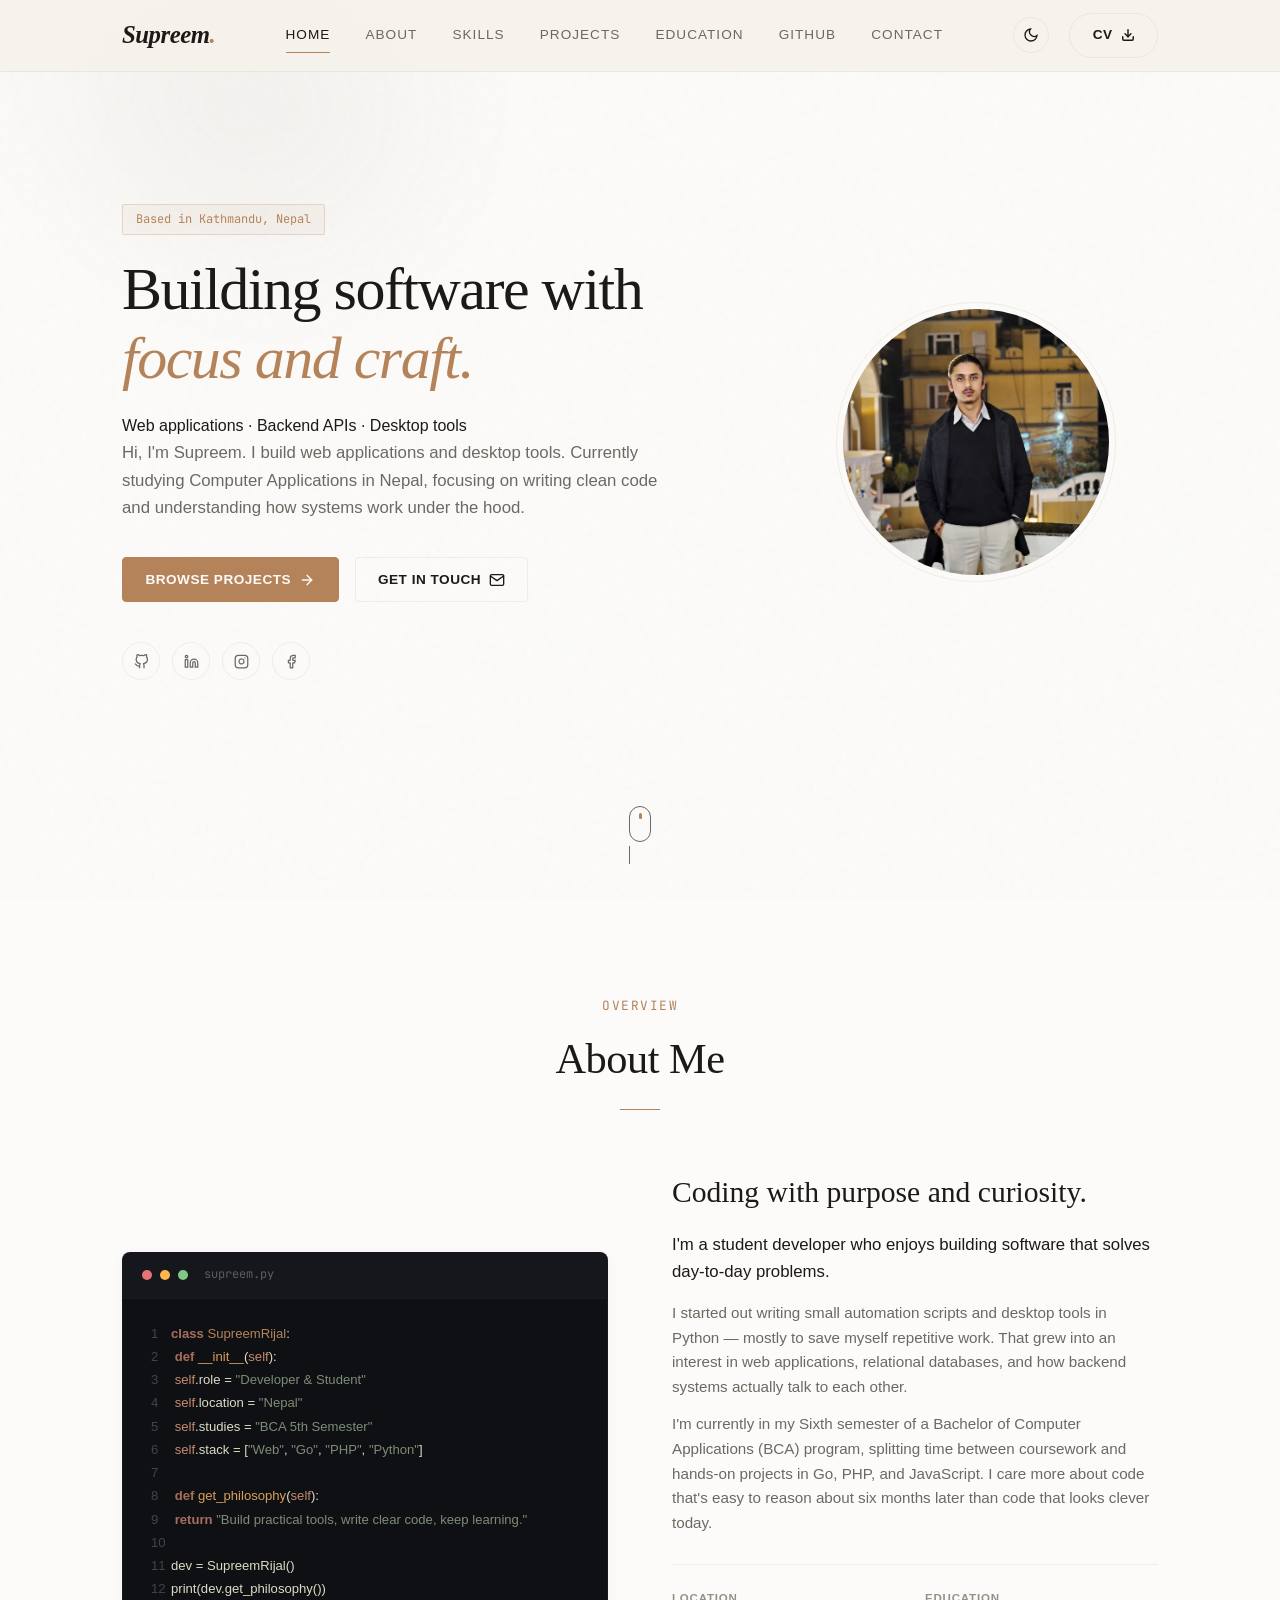
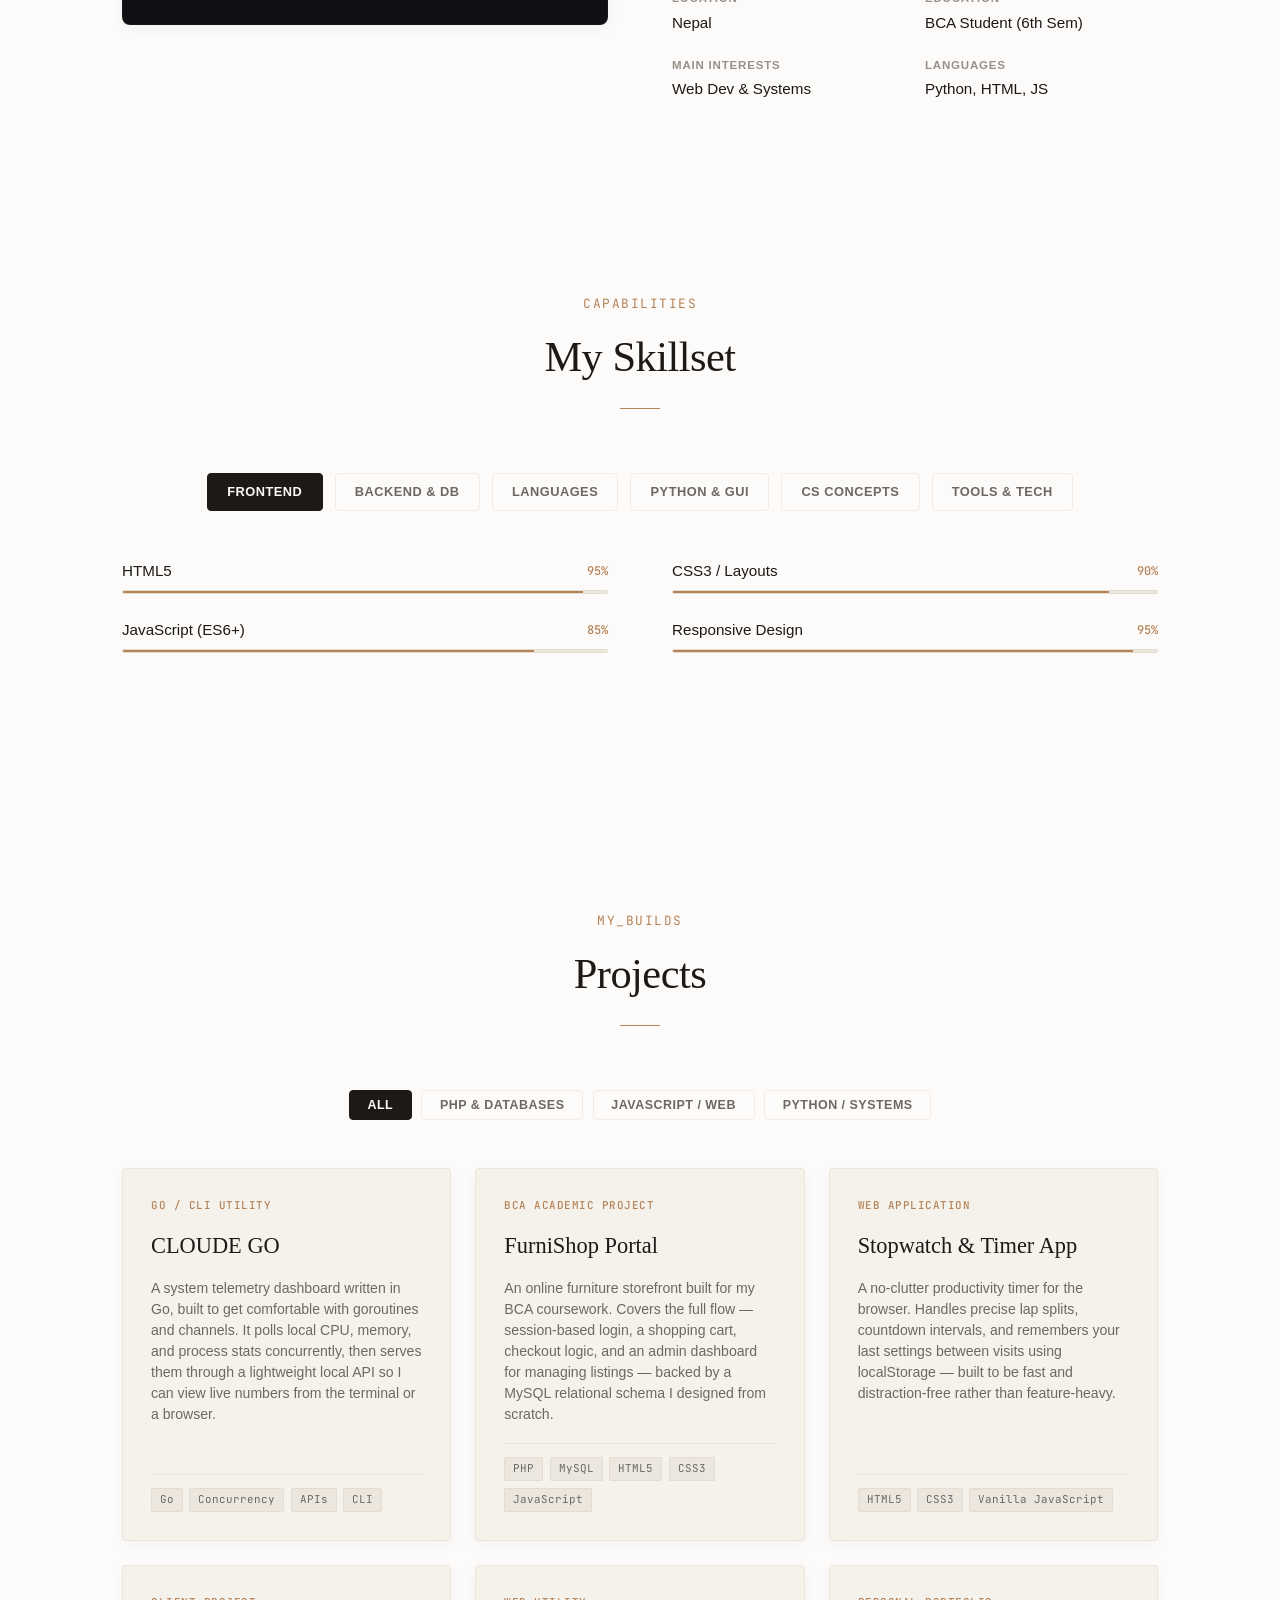
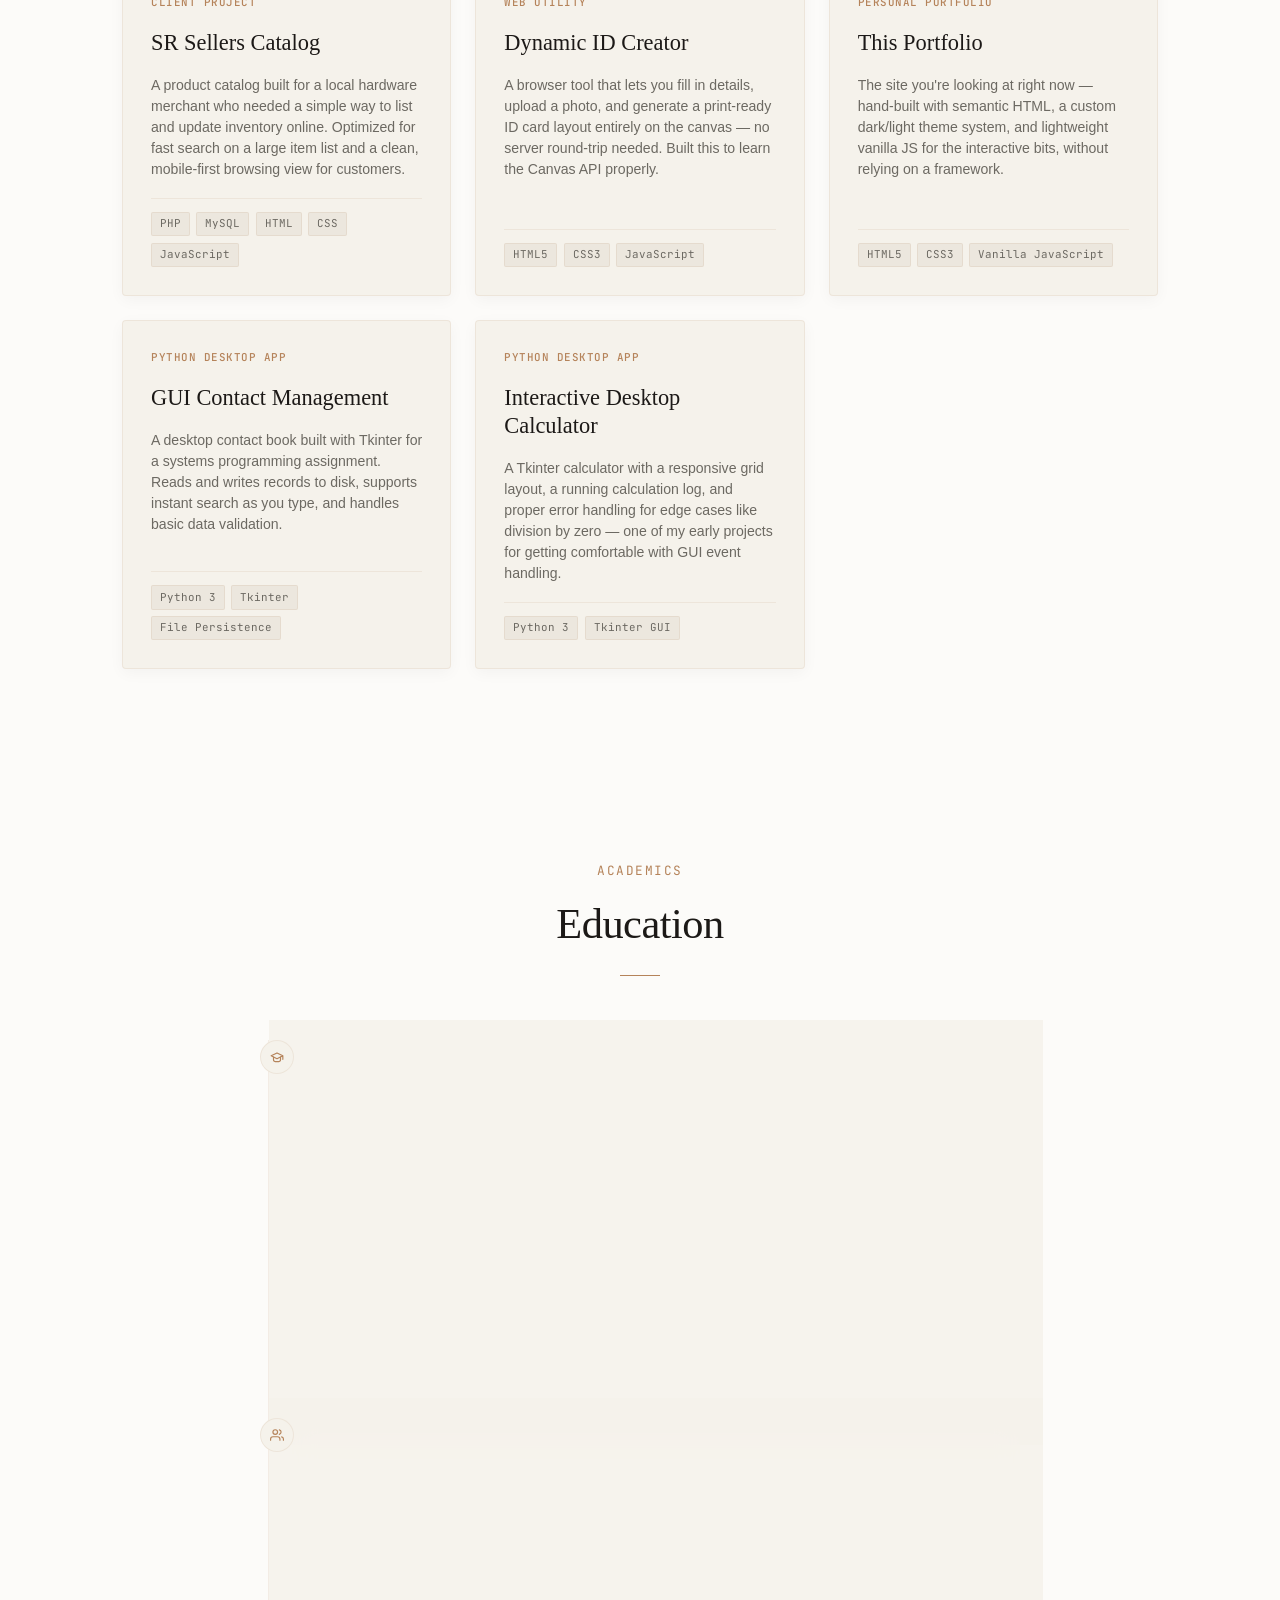
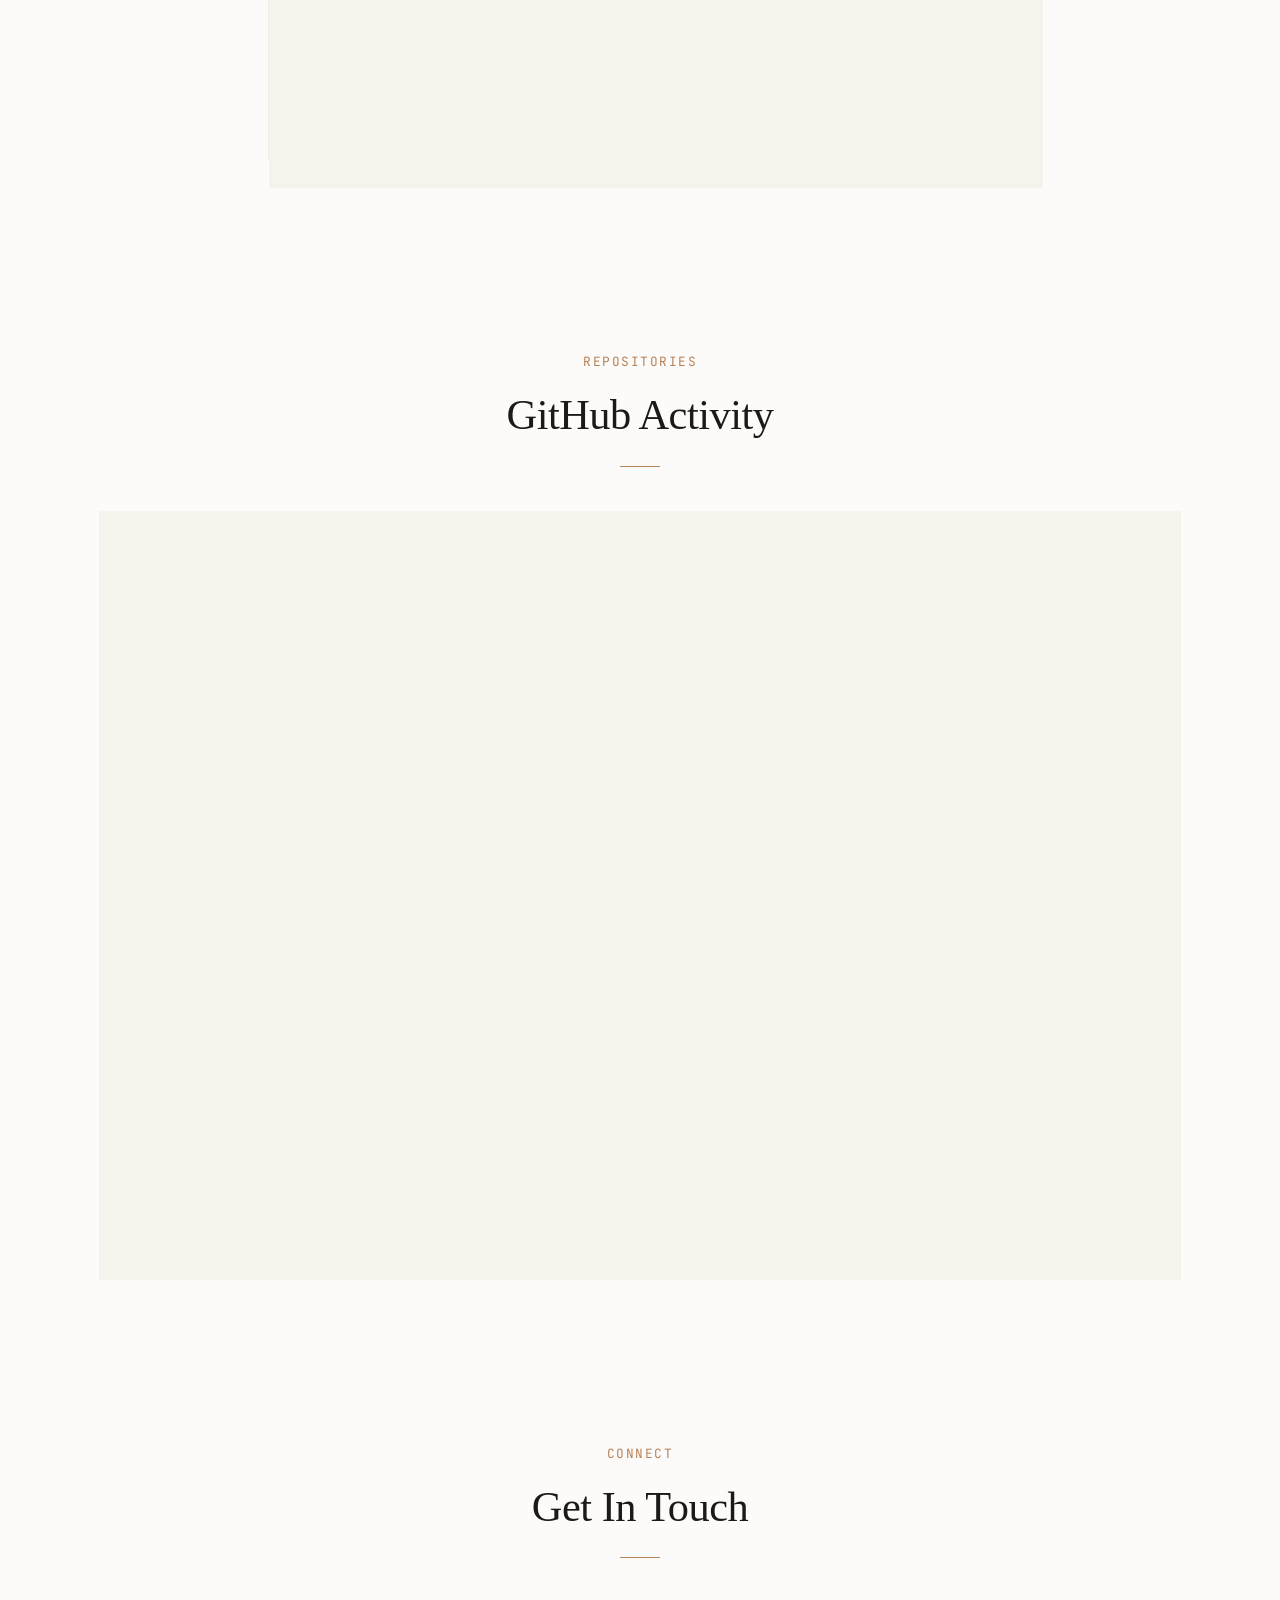
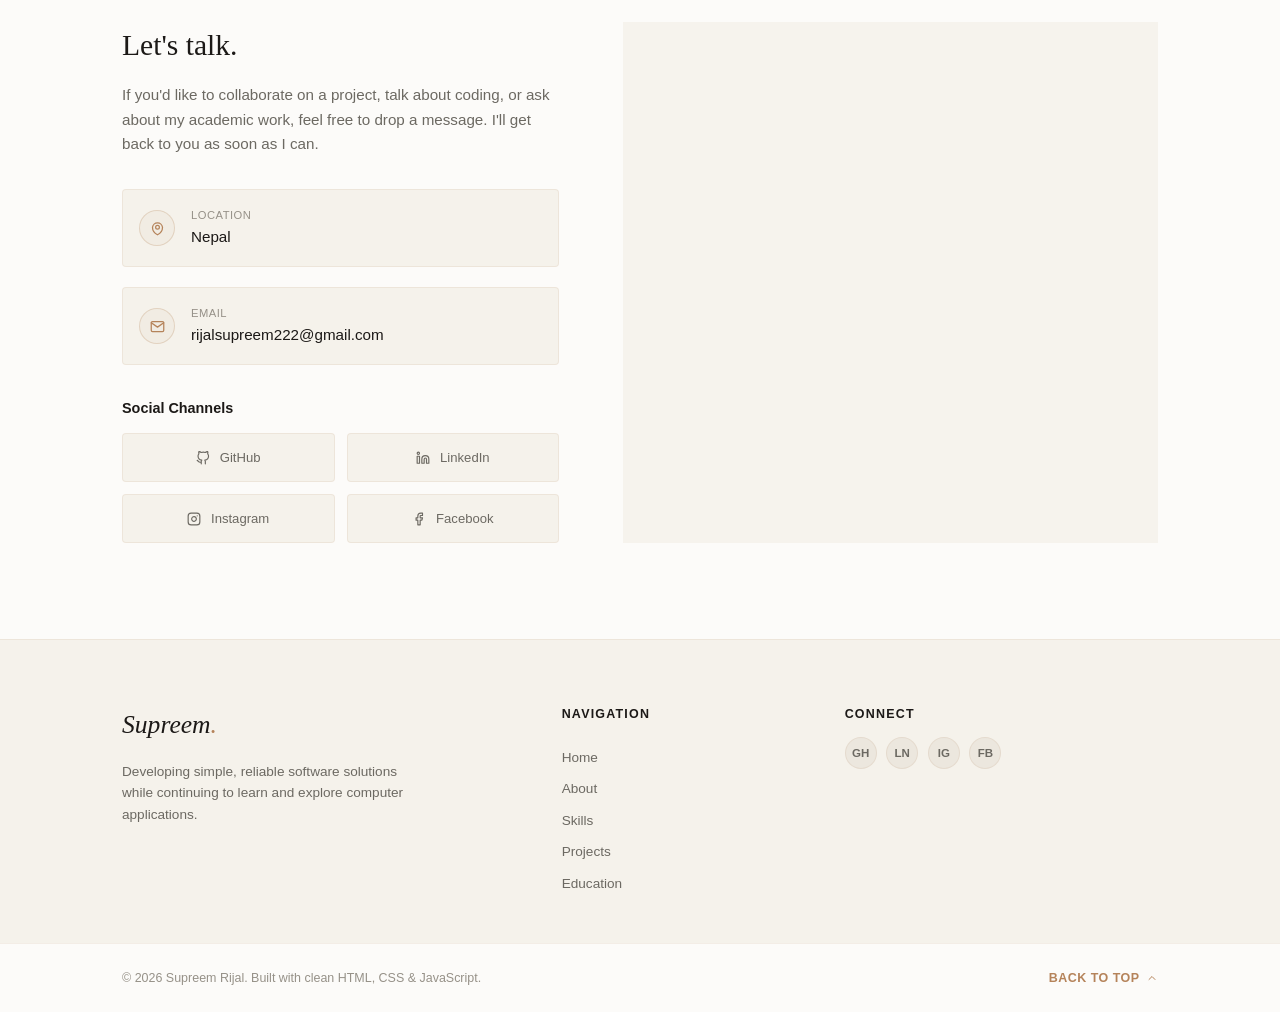
==== commit 3d714af3: "Merge abaae86424d02574c268a8e716c65c89f2cbdb97 into 6af8de9e585cdb02fa95688d606c4bbd91d3aaf8" ====
--- a/index.html
+++ b/index.html
@@ -179,7 +179,7 @@
                             I started out writing small automation scripts and desktop tools in Python — mostly to save myself repetitive work. That grew into an interest in web applications, relational databases, and how backend systems actually talk to each other.
                         </p>
                         <p class="summary-text">
-                            I'm currently in my fifth semester of a Bachelor of Computer Applications (BCA) program, splitting time between coursework and hands-on projects in Go, PHP, and JavaScript. I care more about code that's easy to reason about six months later than code that looks clever today.
+                            I'm currently in my Sixth semester of a Bachelor of Computer Applications (BCA) program, splitting time between coursework and hands-on projects in Go, PHP, and JavaScript. I care more about code that's easy to reason about six months later than code that looks clever today.
                         </p>
                         
                         <div class="bio-details">
@@ -189,7 +189,7 @@
                             </div>
                             <div class="bio-item">
                                 <span class="bio-label">Education</span>
-                                <span class="bio-val">BCA Student (5th Sem)</span>
+                                <span class="bio-val">BCA Student (6th Sem)</span>
                             </div>
                             <div class="bio-item">
                                 <span class="bio-label">Main Interests</span>
@@ -197,7 +197,7 @@
                             </div>
                             <div class="bio-item">
                                 <span class="bio-label">Languages</span>
-                                <span class="bio-val">PHP, Go, Python, JS</span>
+                                <span class="bio-val"> Python, HTML, JS</span>
                             </div>
                         </div>
                     </div>
@@ -550,7 +550,7 @@
                             </p>
                             <div class="semester-tracker">
                                 <span class="sem-label">Current Phase:</span>
-                                <span class="sem-val">5th Semester</span>
+                                <span class="sem-val">6th Semester</span>
                             </div>
                             
                             <h4 class="subjects-title">Core Academic Courses:</h4>
